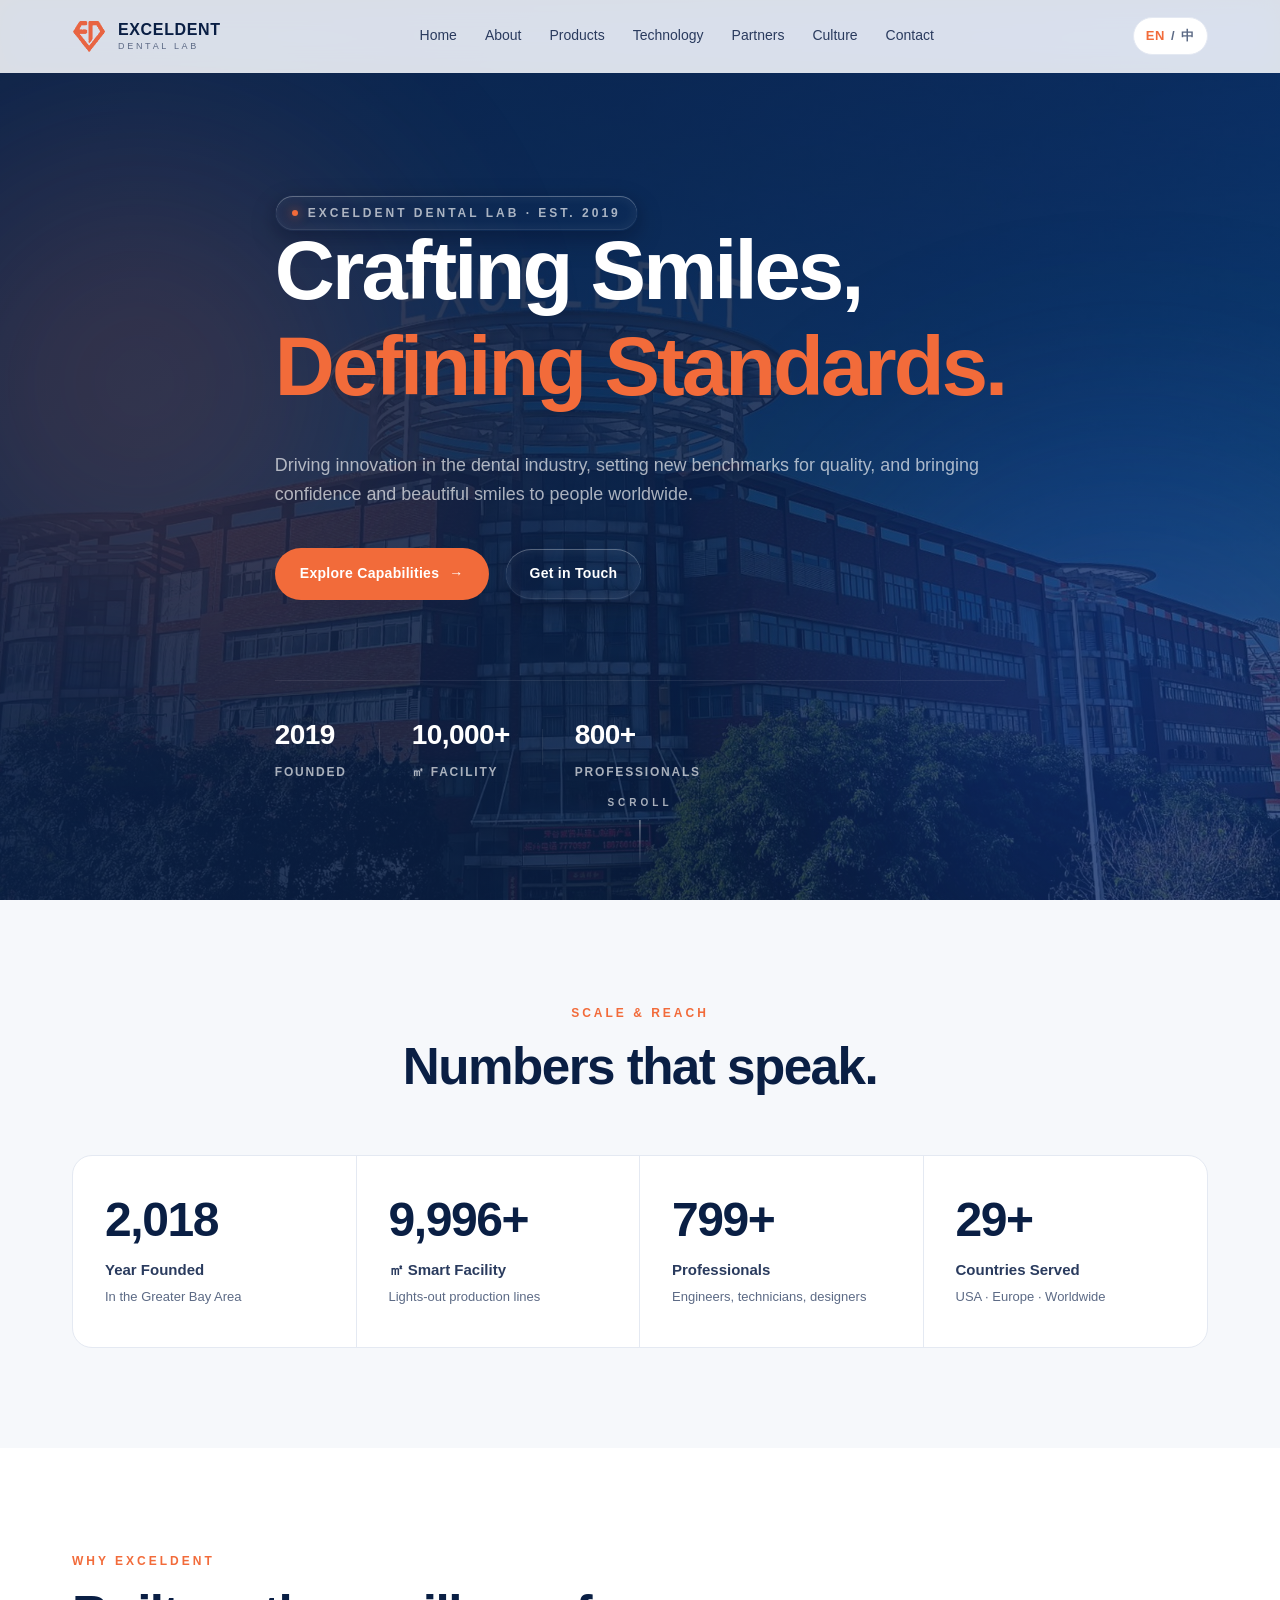
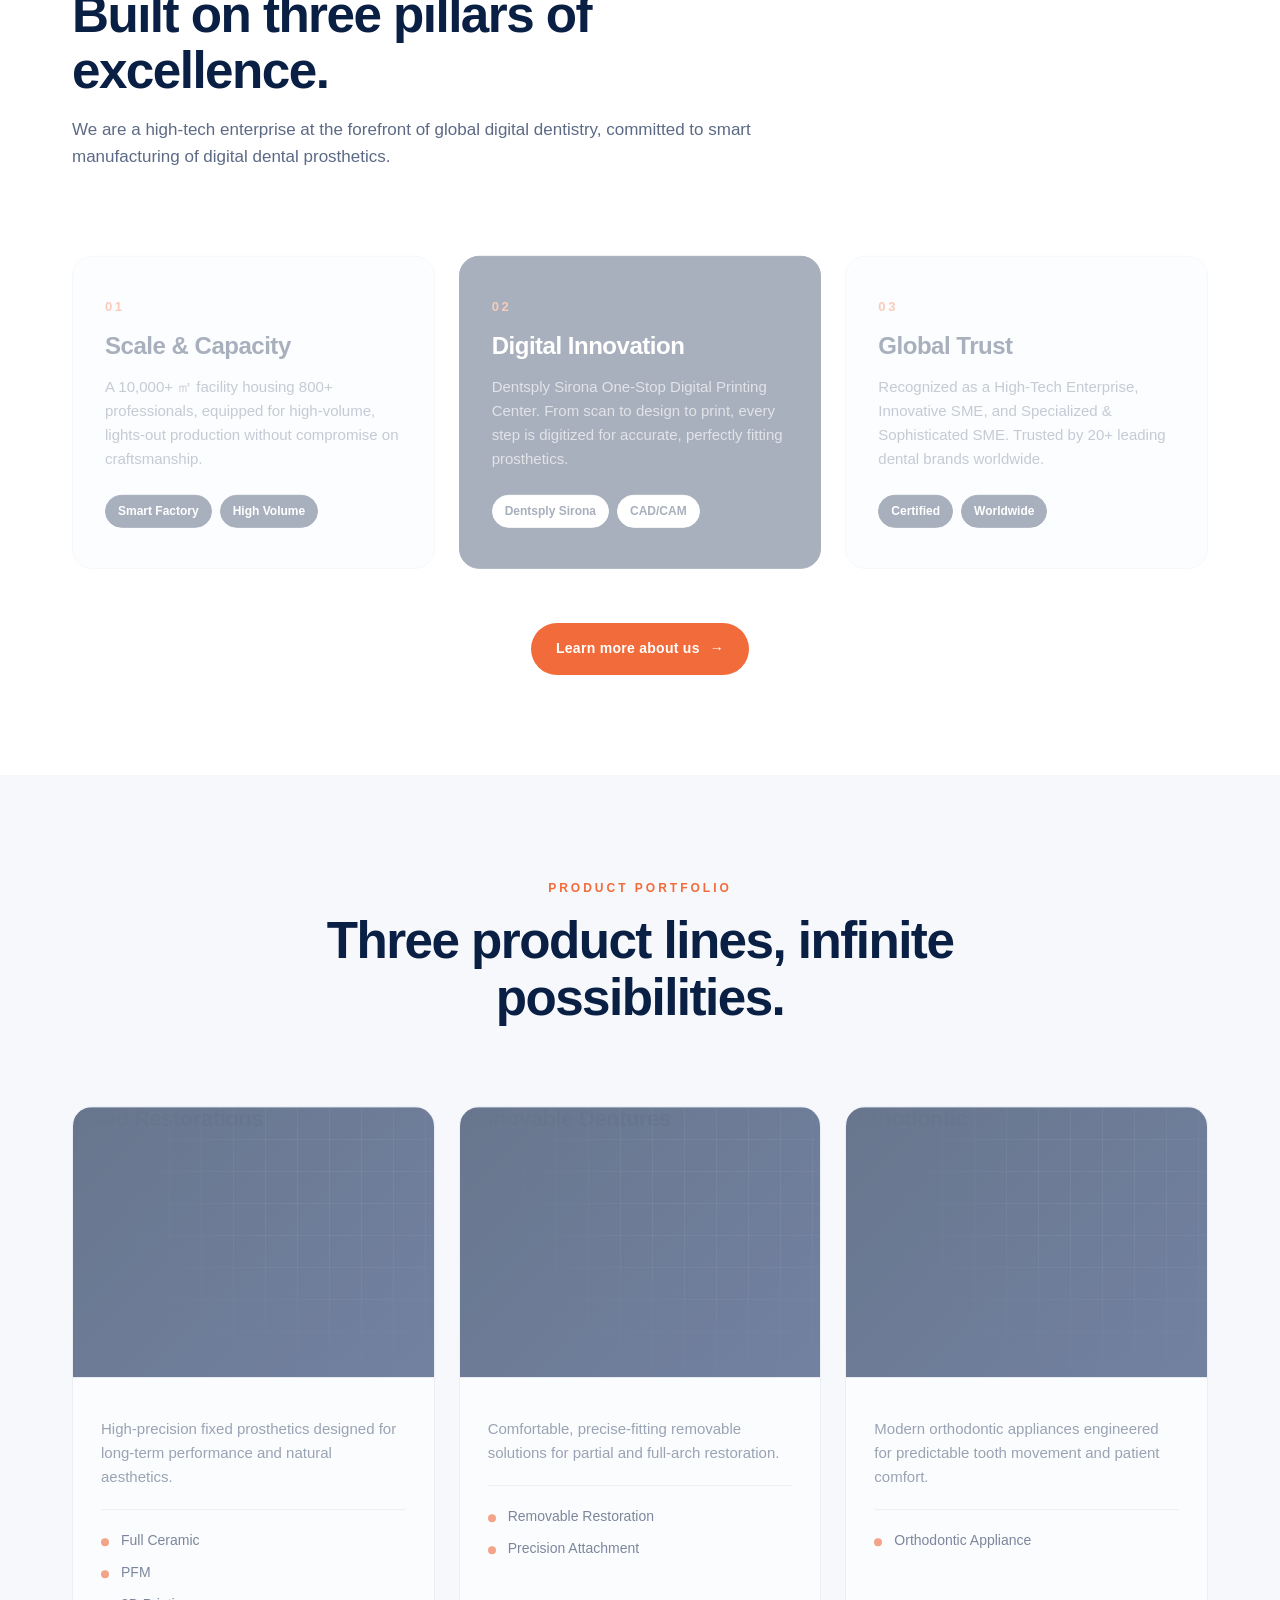
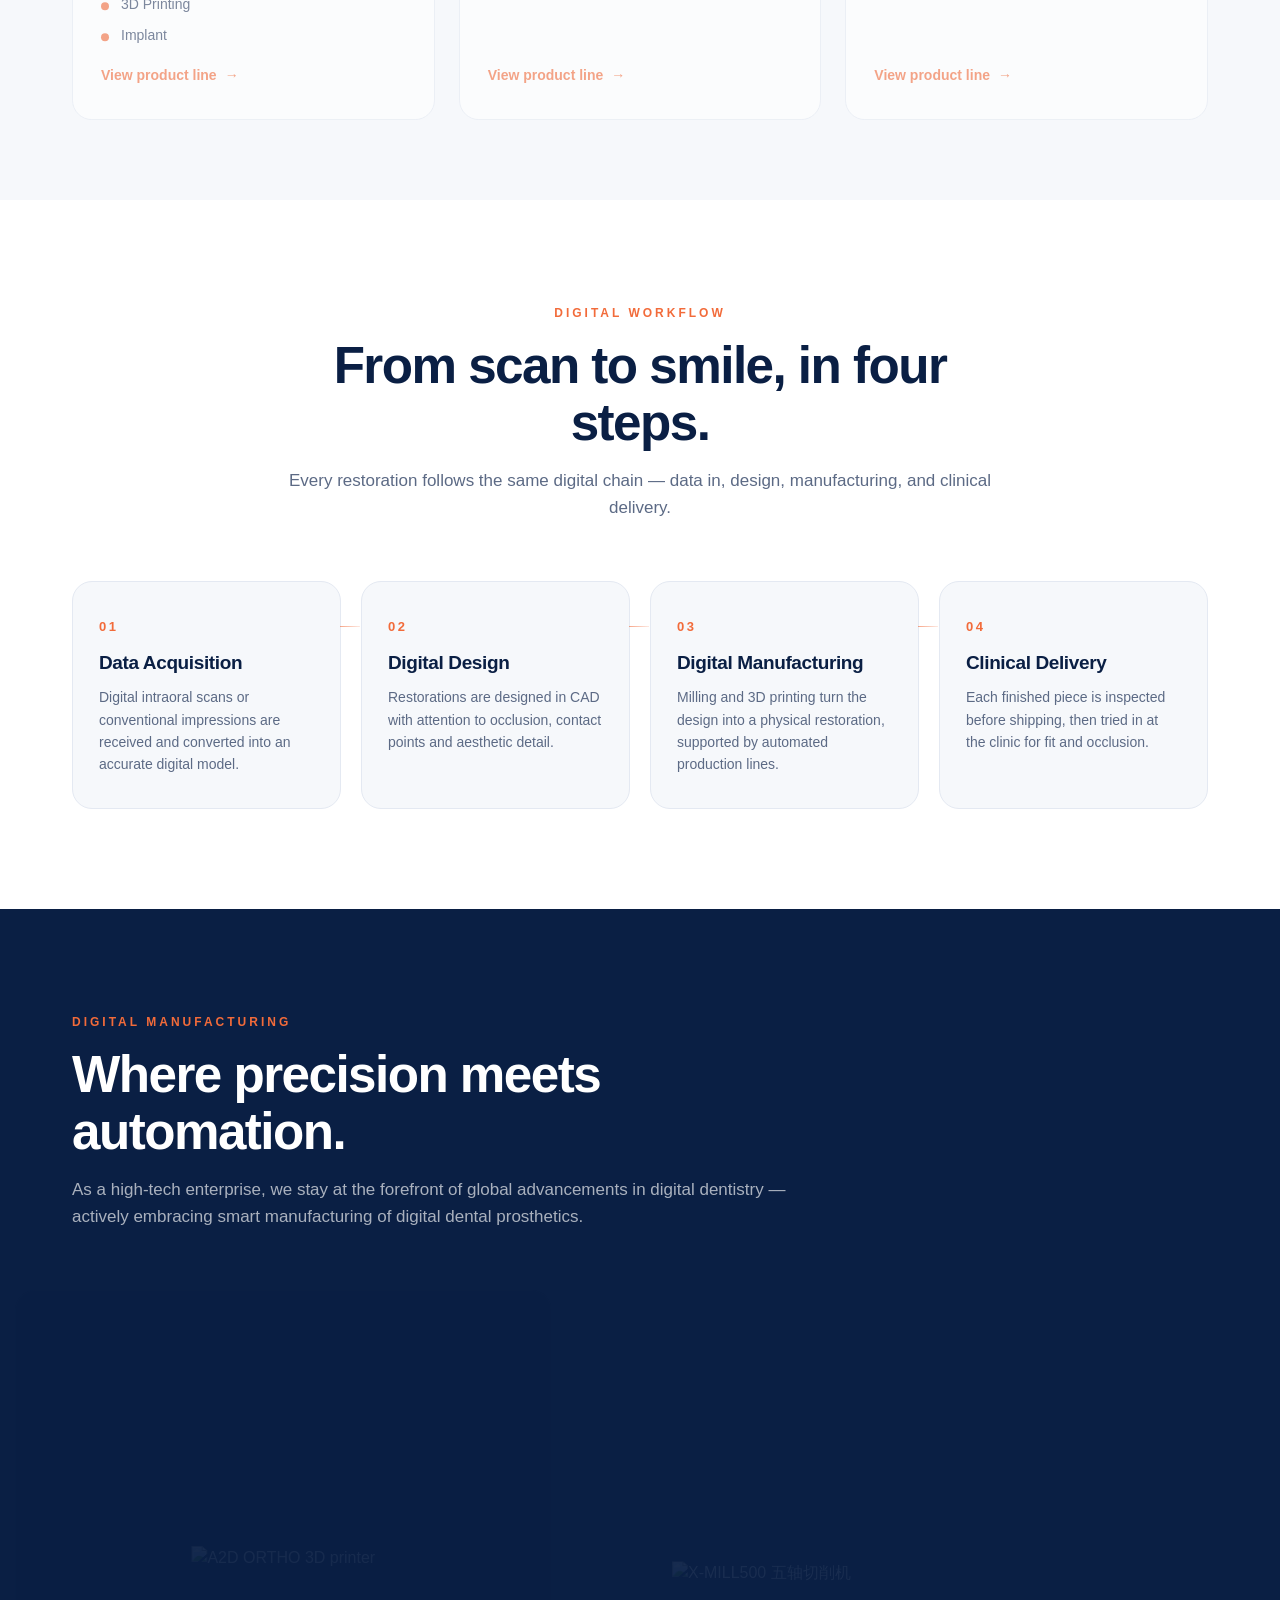
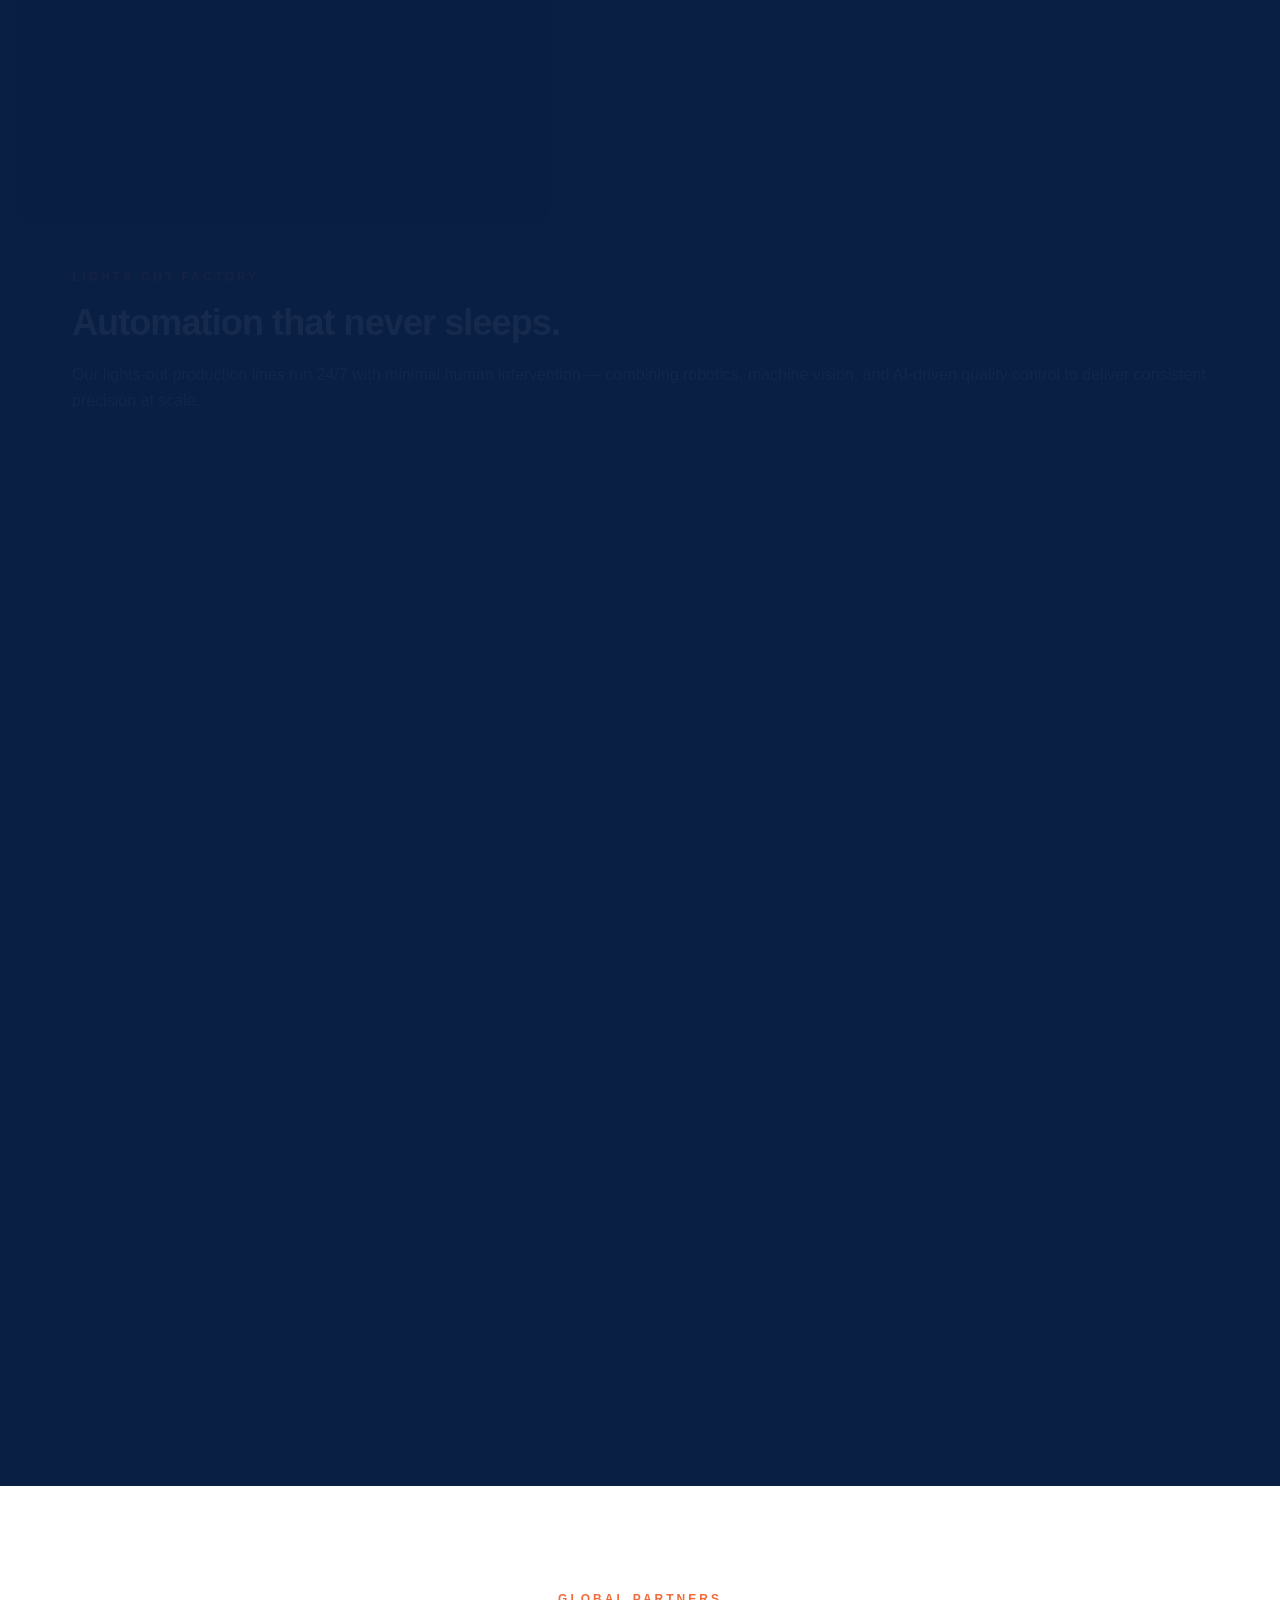
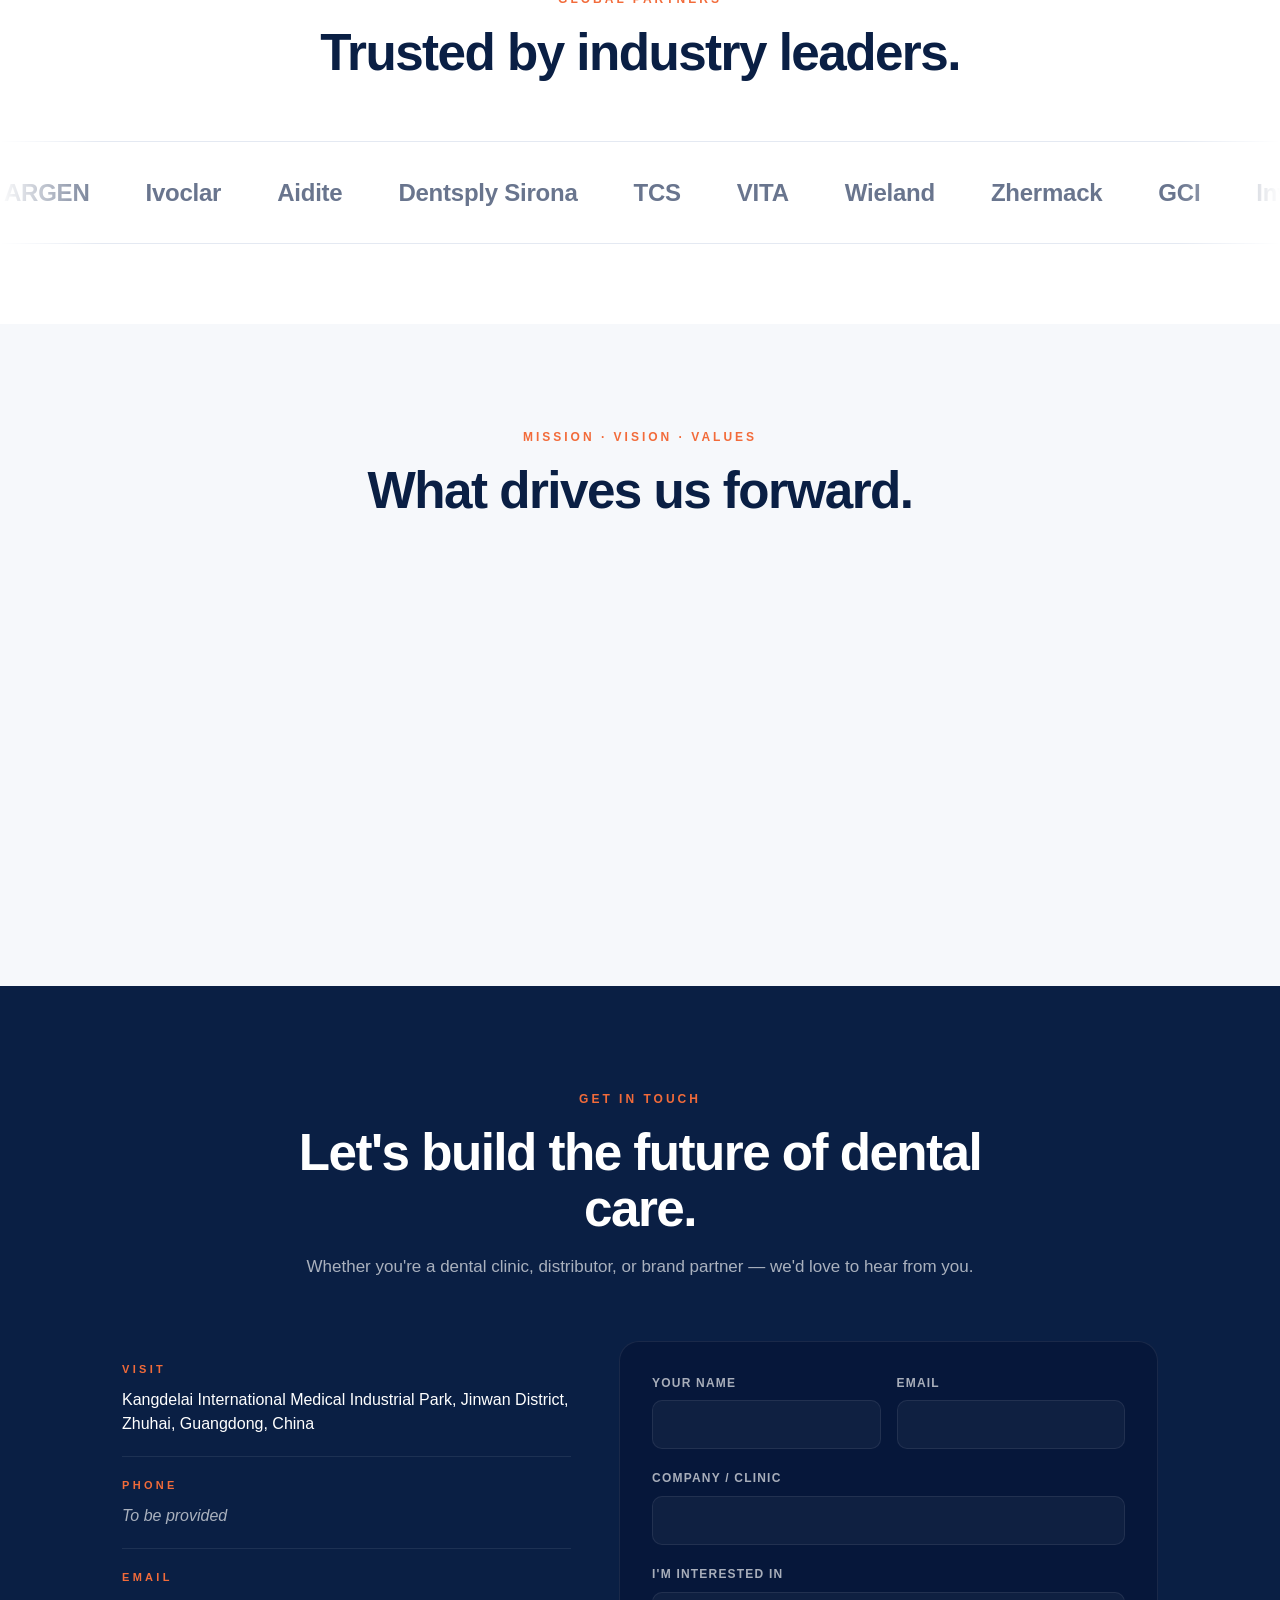
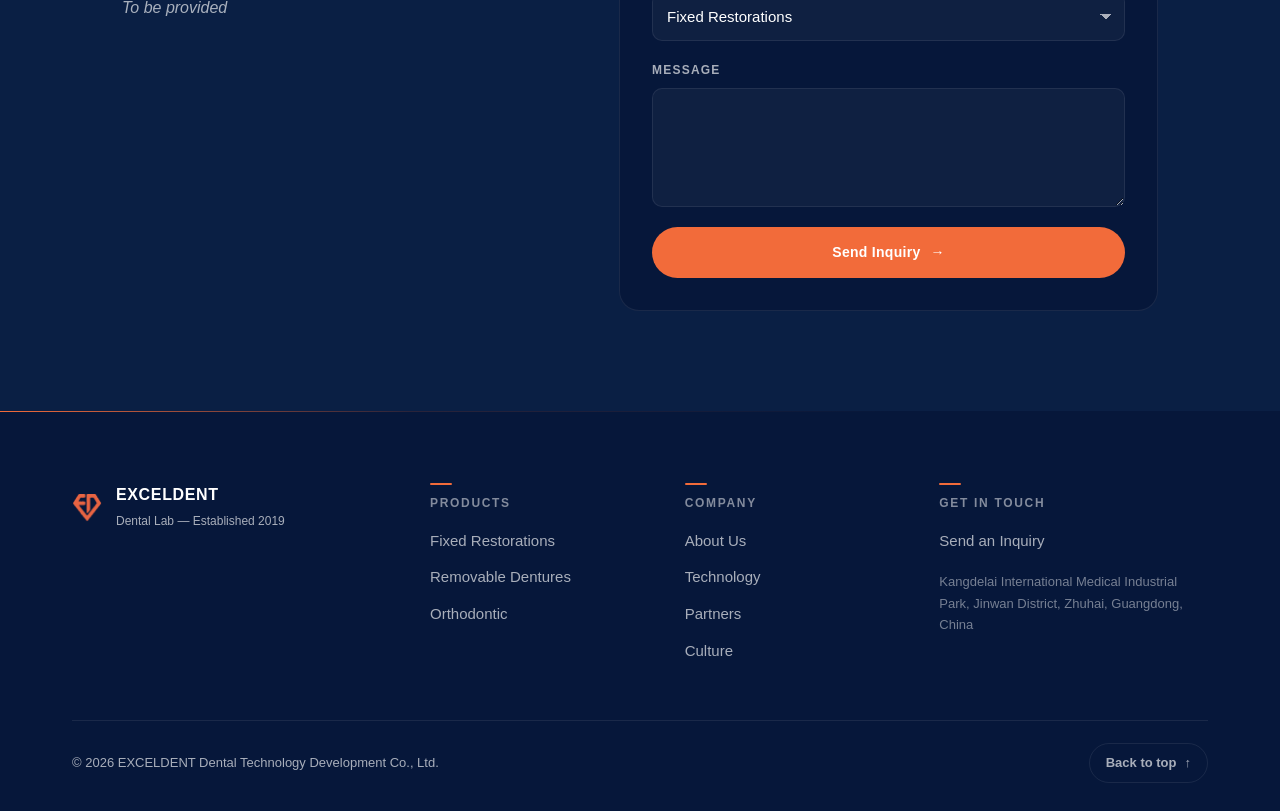
==== index.html @ d8f22cc7 "portfolio: 移除浏览器标签页品牌图标（favicon）" ====
<!DOCTYPE html>
<html lang="en" data-lang="en">
<head>
  <meta charset="UTF-8" />
  <meta name="viewport" content="width=device-width, initial-scale=1.0" />
  <!-- 语言偏好恢复：必须在样式与内容渲染前执行，否则会「先闪英文再变中文」 -->
  <script>
    (function () {
      var L = 'en';
      try {
        var v = localStorage.getItem('exceldent-lang');
        if (v === 'cn' || v === 'en') L = v;
      } catch (e) { /* file:// 或隐私模式下不可用，保持默认英文 */ }
      document.documentElement.setAttribute('data-lang', L);
      document.documentElement.setAttribute('lang', L === 'cn' ? 'zh-CN' : 'en');
    })();
  </script>
  <title>个人作品集 · 企业官网概念设计</title>
  <meta name="description" content="EXCELDENT Dental Technology Development Co., Ltd. — A high-tech enterprise specializing in high-end custom dental prosthetics for global markets, located in the Kangdelai International Medical Industrial Park, Zhuhai, China." />
  <!-- hero 底图预加载：259 KB，避免首屏背景延迟出现 -->
  <link rel="preload" as="image" href="assets/video/poster.jpg" />
  <link rel="stylesheet" href="styles.css" />

  <!-- 首屏骨架：内联样式，不依赖 styles.css，HTML 一解析即可显示 -->
  <style>
    #boot {
      position: fixed; inset: 0; z-index: 9999; background: #0A1F44;
      display: flex; flex-direction: column;
      opacity: 0; visibility: hidden;
      transition: opacity .3s ease, visibility 0s .3s;
    }
    #boot.is-on { opacity: 1; visibility: visible; transition: opacity .18s ease; }
    #boot.done { opacity: 0; visibility: hidden; pointer-events: none; transition: opacity .45s ease, visibility 0s .45s; }
    #boot-bar {
      position: absolute; top: 0; left: 0; height: 2px; width: 24%;
      background: #F26B3A; transition: width .7s cubic-bezier(.3, .6, .3, 1);
    }
    #boot-in { padding: 104px 24px 0; max-width: 1200px; margin: 0 auto; width: 100%; box-sizing: border-box; }
    .bk { background: #16325e; border-radius: 6px; position: relative; overflow: hidden; }
    .bk::after {
      content: ""; position: absolute; inset: 0;
      background: linear-gradient(90deg, transparent, rgba(255,255,255,.13), transparent);
      transform: translateX(-100%); animation: bsw 1.4s infinite;
    }
    @keyframes bsw { to { transform: translateX(100%); } }
    @media (max-width: 640px) { #boot-in { padding: 84px 18px 0; } }
  </style>
  <script>
    (function () {
      var d = document.documentElement;
      // 只有 JS 可用时才启用「隐藏后淡入」的入场动画；JS 挂了内容依旧可见
      d.classList.add('js-anim');
      window.__animReady = false;
      // 延迟门槛：秒开时骨架根本不出现，避免闪一下反而更糟
      setTimeout(function () {
        if (window.__animReady) return;
        var b = document.getElementById('boot');
        if (b) { b.classList.add('is-on'); }
      }, 300);
      // 兜底：GSAP / app.js 迟迟没跑完 → 强制显示内容，页面不再空白
      setTimeout(function () {
        if (window.__animReady) return;
        d.classList.remove('js-anim');
        var b = document.getElementById('boot');
        if (b) b.classList.add('done');
      }, 2500);
    })();
  </script>
</head>
<body>

  <!-- ========== 首屏加载骨架 ========== -->
  <div id="boot" aria-hidden="true">
    <div id="boot-bar"></div>
    <div id="boot-in">
      <div style="display:flex;gap:10px;align-items:center;margin-bottom:56px">
        <div class="bk" style="width:32px;height:32px;border-radius:8px"></div>
        <div class="bk" style="width:112px;height:12px"></div>
      </div>
      <div class="bk" style="width:min(560px,82%);height:46px;margin-bottom:14px"></div>
      <div class="bk" style="width:min(380px,58%);height:46px;margin-bottom:30px"></div>
      <div class="bk" style="width:min(640px,92%);height:12px;margin-bottom:11px"></div>
      <div class="bk" style="width:min(500px,70%);height:12px;margin-bottom:42px"></div>
      <div style="display:flex;gap:12px;flex-wrap:wrap">
        <div class="bk" style="width:156px;height:50px;border-radius:25px"></div>
        <div class="bk" style="width:132px;height:50px;border-radius:25px"></div>
      </div>
    </div>
  </div>

  <!-- ========== Header / Navigation ========== -->
  <header class="site-header" id="site-header">
    <div class="container nav">
      <a href="#home" class="logo" aria-label="EXCELDENT Dental Lab">
        <span class="logo-mark" aria-hidden="true">
          <img src="assets/brand/diamond-logo.png" alt="" width="34" height="33" />
        </span>
        <span class="logo-text">
          <span class="logo-name">EXCELDENT</span>
          <span class="logo-sub" data-en="DENTAL LAB" data-cn="口腔实验室">DENTAL LAB</span>
        </span>
      </a>

      <nav class="nav-links" aria-label="Primary">
        <a href="#home" data-en="Home" data-cn="首页">Home</a>
        <a href="#about" data-en="About" data-cn="关于">About</a>
        <a href="#products" data-en="Products" data-cn="产品">Products</a>
        <a href="#technology" data-en="Technology" data-cn="智造">Technology</a>
        <a href="#partners" data-en="Partners" data-cn="伙伴">Partners</a>
        <a href="#culture" data-en="Culture" data-cn="文化">Culture</a>
        <a href="#contact" data-en="Contact" data-cn="联系">Contact</a>
      </nav>

      <div class="nav-actions">
        <button class="lang-toggle" id="lang-toggle" type="button" aria-label="Switch language">
          <span class="lang-opt lang-active" data-lang-opt="en">EN</span>
          <span class="lang-divider">/</span>
          <span class="lang-opt" data-lang-opt="cn">中</span>
        </button>
        <button class="nav-burger" id="nav-burger" type="button" aria-label="Toggle menu">
          <span></span><span></span><span></span>
        </button>
      </div>
    </div>
  </header>

  <main>

    <!-- ========== 01 · Hero ========== -->
    <section class="hero" id="home">
      <div class="hero-bg" aria-hidden="true">
        <div class="hero-photo"></div>
        <div class="hero-veil"></div>
        <div class="hero-glow hero-glow--orange"></div>
        <div class="hero-glow hero-glow--blue"></div>
      </div>

      <div class="container hero-content">
        <div class="hero-eyebrow reveal" data-glass>
          <span class="hero-eyebrow-dot"></span>
          <span data-en="EXCELDENT DENTAL LAB · EST. 2019" data-cn="优里卡齿科 · 始于 2019">EXCELDENT DENTAL LAB · EST. 2019</span>
        </div>

        <h1 class="hero-title">
          <span class="reveal-line" data-en="Crafting Smiles," data-cn="匠心义齿，">Crafting Smiles,</span>
          <span class="reveal-line hero-title-accent" data-en="Defining Standards." data-cn="树立标杆。">Defining Standards.</span>
        </h1>

        <p class="hero-lede reveal" data-en="Driving innovation in the dental industry, setting new benchmarks for quality, and bringing confidence and beautiful smiles to people worldwide." data-cn="以创新推动口腔行业发展，以品质树立行业新标杆，为人类带来自信与美丽笑容。">Driving innovation in the dental industry, setting new benchmarks for quality, and bringing confidence and beautiful smiles to people worldwide.</p>

        <div class="hero-ctas reveal">
          <a href="#products" class="btn btn-primary">
            <span data-en="Explore Capabilities" data-cn="了解能力">Explore Capabilities</span>
            <span class="btn-arrow" aria-hidden="true">→</span>
          </a>
          <a href="#contact" class="btn btn-ghost" data-glass data-en="Get in Touch" data-cn="联系我们">Get in Touch</a>
        </div>

        <div class="hero-meta reveal">
          <div class="hero-meta-item">
            <span class="hero-meta-num">2019</span>
            <span class="hero-meta-label" data-en="Founded" data-cn="成立">Founded</span>
          </div>
          <span class="hero-meta-divider" aria-hidden="true"></span>
          <div class="hero-meta-item">
            <span class="hero-meta-num">10,000+</span>
            <span class="hero-meta-label" data-en="㎡ Facility" data-cn="平方米厂房">㎡ Facility</span>
          </div>
          <span class="hero-meta-divider" aria-hidden="true"></span>
          <div class="hero-meta-item">
            <span class="hero-meta-num">800+</span>
            <span class="hero-meta-label" data-en="Professionals" data-cn="专业人才">Professionals</span>
          </div>
        </div>
      </div>

      <a href="#stats" class="scroll-cue" aria-label="Scroll to next section">
        <span data-en="SCROLL" data-cn="向下">SCROLL</span>
        <span class="scroll-cue-line"></span>
      </a>
    </section>

    <!-- ========== 02 · Stats / Numbers ========== -->
    <section class="stats" id="stats">
      <div class="container">
        <div class="section-head">
          <span class="section-eyebrow" data-en="SCALE & REACH" data-cn="规模与触达">SCALE & REACH</span>
          <h2 class="section-title" data-en="Numbers that speak." data-cn="数字说明一切。">Numbers that speak.</h2>
        </div>

        <div class="stats-grid">
          <div class="stat-card">
            <div class="stat-num"><span class="counter" data-target="2019">0</span></div>
            <div class="stat-label" data-en="Year Founded" data-cn="成立年份">Year Founded</div>
            <div class="stat-sub" data-en="In the Greater Bay Area" data-cn="扎根粤港澳大湾区">In the Greater Bay Area</div>
          </div>
          <div class="stat-card">
            <div class="stat-num"><span class="counter" data-target="10000" data-suffix="+">0</span></div>
            <div class="stat-label" data-en="㎡ Smart Facility" data-cn="平方米智能厂房">㎡ Smart Facility</div>
            <div class="stat-sub" data-en="Lights-out production lines" data-cn="黑灯工厂生产线">Lights-out production lines</div>
          </div>
          <div class="stat-card">
            <div class="stat-num"><span class="counter" data-target="800" data-suffix="+">0</span></div>
            <div class="stat-label" data-en="Professionals" data-cn="专业人才">Professionals</div>
            <div class="stat-sub" data-en="Engineers, technicians, designers" data-cn="工程师、技术员、设计师">Engineers, technicians, designers</div>
          </div>
          <div class="stat-card">
            <div class="stat-num"><span class="counter" data-target="30" data-suffix="+">0</span></div>
            <div class="stat-label" data-en="Countries Served" data-cn="服务国家">Countries Served</div>
            <div class="stat-sub" data-en="USA · Europe · Worldwide" data-cn="美国、欧洲及全球">USA · Europe · Worldwide</div>
          </div>
        </div>
      </div>
    </section>

    <!-- ========== 03 · About / Three Pillars ========== -->
    <section class="about" id="about">
      <div class="container">
        <div class="section-head section-head--left">
          <span class="section-eyebrow" data-en="WHY EXCELDENT" data-cn="为什么选择优里卡">WHY EXCELDENT</span>
          <h2 class="section-title" data-en="Built on three pillars of excellence." data-cn="三大支柱，铸就卓越。">Built on three pillars of excellence.</h2>
          <p class="section-lede" data-en="We are a high-tech enterprise at the forefront of global digital dentistry, committed to smart manufacturing of digital dental prosthetics." data-cn="作为一家高新技术企业，我们紧跟全球口腔数字化发展步伐，专注于数字化义齿智能制造方向。">We are a high-tech enterprise at the forefront of global digital dentistry, committed to smart manufacturing of digital dental prosthetics.</p>
        </div>

        <div class="pillars">
          <article class="pillar">
            <div class="pillar-num">01</div>
            <h3 class="pillar-title" data-en="Scale & Capacity" data-cn="规模与产能">Scale & Capacity</h3>
            <p class="pillar-text" data-en="A 10,000+ ㎡ facility housing 800+ professionals, equipped for high-volume, lights-out production without compromise on craftsmanship." data-cn="10,000+ 平方米的智能厂房，800+ 专业人才团队，配备黑灯自动化生产线，规模化交付的同时不牺牲工艺精度。">A 10,000+ ㎡ facility housing 800+ professionals, equipped for high-volume, lights-out production without compromise on craftsmanship.</p>
            <ul class="pillar-tags">
              <li data-en="Smart Factory" data-cn="智能工厂">Smart Factory</li>
              <li data-en="High Volume" data-cn="高产能">High Volume</li>
            </ul>
          </article>

          <article class="pillar pillar--accent">
            <div class="pillar-num">02</div>
            <h3 class="pillar-title" data-en="Digital Innovation" data-cn="数字化创新">Digital Innovation</h3>
            <p class="pillar-text" data-en="Dentsply Sirona One-Stop Digital Printing Center. From scan to design to print, every step is digitized for accurate, perfectly fitting prosthetics." data-cn="登士柏西诺德一站式数字化打印中心。从扫描、设计到打印，每一步都数字化，确保精准贴合的修复体。">Dentsply Sirona One-Stop Digital Printing Center. From scan to design to print, every step is digitized for accurate, perfectly fitting prosthetics.</p>
            <ul class="pillar-tags">
              <li data-en="Dentsply Sirona" data-cn="登士柏西诺德">Dentsply Sirona</li>
              <li data-en="CAD/CAM" data-cn="CAD/CAM">CAD/CAM</li>
            </ul>
          </article>

          <article class="pillar">
            <div class="pillar-num">03</div>
            <h3 class="pillar-title" data-en="Global Trust" data-cn="全球信任">Global Trust</h3>
            <p class="pillar-text" data-en="Recognized as a High-Tech Enterprise, Innovative SME, and Specialized & Sophisticated SME. Trusted by 20+ leading dental brands worldwide." data-cn="国家高新技术企业、专精特新中小企业、创新型中小企业。与全球 20+ 顶级口腔品牌建立深度合作。">Recognized as a High-Tech Enterprise, Innovative SME, and Specialized & Sophisticated SME. Trusted by 20+ leading dental brands worldwide.</p>
            <ul class="pillar-tags">
              <li data-en="Certified" data-cn="官方认证">Certified</li>
              <li data-en="Worldwide" data-cn="全球服务">Worldwide</li>
            </ul>
          </article>
        </div>

        <div class="about-more">
          <a class="btn btn-primary" href="about.html">
            <span data-en="Learn more about us" data-cn="了解企业简介">Learn more about us</span>
            <span class="btn-arrow" aria-hidden="true">→</span>
          </a>
        </div>
      </div>
    </section>

    <!-- ========== 04 · Products & Capabilities ========== -->
    <section class="products" id="products">
      <div class="container">
        <div class="section-head">
          <span class="section-eyebrow" data-en="PRODUCT PORTFOLIO" data-cn="产品矩阵">PRODUCT PORTFOLIO</span>
          <h2 class="section-title" data-en="Three product lines, infinite possibilities." data-cn="三大产品线，无限可能。">Three product lines, infinite possibilities.</h2>
        </div>

        <div class="product-grid">

          <a class="product-card" id="p-fixed" href="product.html?line=fixed">
            <div class="product-visual">
              <h3 class="product-title" data-en="Fixed Restorations" data-cn="固定修复体">Fixed Restorations</h3>
            </div>
            <div class="product-meta">
              <p class="product-text" data-en="High-precision fixed prosthetics designed for long-term performance and natural aesthetics." data-cn="高精度固定修复体，长久耐用，自然美观。">High-precision fixed prosthetics designed for long-term performance and natural aesthetics.</p>
              <ul class="product-list">
                <li data-en="Full Ceramic" data-cn="全瓷系列">Full Ceramic</li>
                <li data-en="PFM" data-cn="烤瓷系列">PFM</li>
                <li data-en="3D Printing" data-cn="3D 打印">3D Printing</li>
                <li data-en="Implant" data-cn="种植修复">Implant</li>
              </ul>
              <span class="product-more"><span data-en="View product line" data-cn="查看产品线">View product line</span><span class="product-more-arrow" aria-hidden="true">→</span></span>
            </div>
          </a>

          <a class="product-card" id="p-removable" href="product.html?line=removable">
            <div class="product-visual">
              <h3 class="product-title" data-en="Removable Dentures" data-cn="活动可摘义齿">Removable Dentures</h3>
            </div>
            <div class="product-meta">
              <p class="product-text" data-en="Comfortable, precise-fitting removable solutions for partial and full-arch restoration." data-cn="舒适、精准贴合的可摘义齿方案，覆盖局部与全口修复。">Comfortable, precise-fitting removable solutions for partial and full-arch restoration.</p>
              <ul class="product-list">
                <li data-en="Removable Restoration" data-cn="活动修复">Removable Restoration</li>
                <li data-en="Precision Attachment" data-cn="精密附件">Precision Attachment</li>
              </ul>
              <span class="product-more"><span data-en="View product line" data-cn="查看产品线">View product line</span><span class="product-more-arrow" aria-hidden="true">→</span></span>
            </div>
          </a>

          <a class="product-card" id="p-ortho" href="product.html?line=ortho">
            <div class="product-visual">
              <h3 class="product-title" data-en="Orthodontic" data-cn="正畸产品线">Orthodontic</h3>
            </div>
            <div class="product-meta">
              <p class="product-text" data-en="Modern orthodontic appliances engineered for predictable tooth movement and patient comfort." data-cn="现代正畸产品，可预测的牙齿移动与舒适的佩戴体验。">Modern orthodontic appliances engineered for predictable tooth movement and patient comfort.</p>
              <ul class="product-list">
                <li data-en="Orthodontic Appliance" data-cn="矫正装置">Orthodontic Appliance</li>
              </ul>
              <span class="product-more"><span data-en="View product line" data-cn="查看产品线">View product line</span><span class="product-more-arrow" aria-hidden="true">→</span></span>
            </div>
          </a>

        </div>
      </div>
    </section>

    <!-- ========== 04.5 · Digital Workflow / 工艺流程 ========== -->
    <section class="process" id="process">
      <div class="container">
        <div class="section-head">
          <span class="section-eyebrow" data-en="DIGITAL WORKFLOW" data-cn="数字化工艺流程">DIGITAL WORKFLOW</span>
          <h2 class="section-title" data-en="From scan to smile, in four steps." data-cn="从扫描到笑容，只需四步。">From scan to smile, in four steps.</h2>
          <p class="section-lede" data-en="Every restoration follows the same digital chain — data in, design, manufacturing, and clinical delivery." data-cn="每一件修复体都走同一条数字化链路——数据采集、设计、加工，直至临床应用。">Every restoration follows the same digital chain — data in, design, manufacturing, and clinical delivery.</p>
        </div>

        <ol class="process-steps">
          <li class="process-step">
            <span class="process-num">01</span>
            <h3 class="process-title" data-en="Data Acquisition" data-cn="数据采集">Data Acquisition</h3>
            <p class="process-text" data-en="Digital intraoral scans or conventional impressions are received and converted into an accurate digital model." data-cn="接收口内扫描数据或传统印模，转化为精准的数字化模型。">Digital intraoral scans or conventional impressions are received and converted into an accurate digital model.</p>
          </li>
          <li class="process-step">
            <span class="process-num">02</span>
            <h3 class="process-title" data-en="Digital Design" data-cn="数字设计">Digital Design</h3>
            <p class="process-text" data-en="Restorations are designed in CAD with attention to occlusion, contact points and aesthetic detail." data-cn="在 CAD 环境中完成修复体设计，兼顾咬合、邻接与美学细节。">Restorations are designed in CAD with attention to occlusion, contact points and aesthetic detail.</p>
          </li>
          <li class="process-step">
            <span class="process-num">03</span>
            <h3 class="process-title" data-en="Digital Manufacturing" data-cn="数字加工">Digital Manufacturing</h3>
            <p class="process-text" data-en="Milling and 3D printing turn the design into a physical restoration, supported by automated production lines." data-cn="通过切削与 3D 打印将设计转化为实体修复体，并由自动化产线承接。">Milling and 3D printing turn the design into a physical restoration, supported by automated production lines.</p>
          </li>
          <li class="process-step">
            <span class="process-num">04</span>
            <h3 class="process-title" data-en="Clinical Delivery" data-cn="临床应用">Clinical Delivery</h3>
            <p class="process-text" data-en="Each finished piece is inspected before shipping, then tried in at the clinic for fit and occlusion." data-cn="成品检验后出库，在临床端完成试戴与咬合确认。">Each finished piece is inspected before shipping, then tried in at the clinic for fit and occlusion.</p>
          </li>
        </ol>

      </div>
    </section>

    <!-- ========== 05 · Technology / Manufacturing ========== -->
    <section class="technology" id="technology">
      <div class="container">
        <div class="section-head section-head--left">
          <span class="section-eyebrow" data-en="DIGITAL MANUFACTURING" data-cn="数字化智造">DIGITAL MANUFACTURING</span>
          <h2 class="section-title" data-en="Where precision meets automation." data-cn="精密智造，自动化未来。">Where precision meets automation.</h2>
          <p class="section-lede" data-en="As a high-tech enterprise, we stay at the forefront of global advancements in digital dentistry — actively embracing smart manufacturing of digital dental prosthetics." data-cn="作为一家高新技术企业，我们紧跟全球口腔数字化发展步伐，专注于数字化义齿智能制造方向。">As a high-tech enterprise, we stay at the forefront of global advancements in digital dentistry — actively embracing smart manufacturing of digital dental prosthetics.</p>
        </div>

        <div class="tech-feature">
          <div class="tech-feature-media">
            <img class="tech-feature-img" src="assets/tech/a2d-ortho.jpg" alt="A2D ORTHO 3D printer" loading="lazy">
          </div>
          <div class="tech-media-pair">
            <div class="tech-media-tile">
              <img class="tech-feature-img" src="assets/tech/mill500.jpg" alt="X-MILL500 五轴切削机" loading="lazy">
            </div>
            <div class="tech-media-tile">
              <img class="tech-feature-img" src="assets/tech/3shape-e3.jpg" alt="3SHAPE E3 扫描仪" loading="lazy">
            </div>
          </div>
        </div>
        <div class="tech-feature-caption">
          <span class="tech-feature-tag" data-en="LIGHTS-OUT FACTORY" data-cn="黑灯工厂">LIGHTS-OUT FACTORY</span>
          <h3 class="tech-feature-title" data-en="Automation that never sleeps." data-cn="自动化，永不停歇。">Automation that never sleeps.</h3>
          <p class="tech-feature-text" data-en="Our lights-out production lines run 24/7 with minimal human intervention — combining robotics, machine vision, and AI-driven quality control to deliver consistent precision at scale." data-cn="黑灯生产线 24 小时不间断运行，最小化人工干预——结合机器人、机器视觉和 AI 质量控制，在规模化生产中保持始终如一的精度。">Our lights-out production lines run 24/7 with minimal human intervention — combining robotics, machine vision, and AI-driven quality control to deliver consistent precision at scale.</p>
        </div>

        <div class="tech-secondary">
          <div class="tech-card">
            <div class="tech-card-icon" aria-hidden="true">▣</div>
            <h4 data-en="Dentsply Sirona Digital Printing Center" data-cn="登士柏西诺德数字化打印中心">Dentsply Sirona Digital Printing Center</h4>
            <p data-en="Recognized as a One-Stop Digital Printing Center by Dentsply Sirona — a global leader in dental products and technologies." data-cn="被登士柏西诺德认定为"一站式数字化打印中心"——全球口腔产品与技术领导者。">Recognized as a One-Stop Digital Printing Center by Dentsply Sirona — a global leader in dental products and technologies.</p>
          </div>
          <div class="tech-card">
            <div class="tech-card-icon" aria-hidden="true">◈</div>
            <h4 data-en="Digital Aesthetics Center" data-cn="数字美学共享中心">Digital Aesthetics Center</h4>
            <p data-en="Strategic partnership for digital aesthetic design — combining artistry and engineering for natural-looking restorations." data-cn="数字美学战略合作——将艺术美感与工程精度结合，打造自然逼真的修复体。">Strategic partnership for digital aesthetic design — combining artistry and engineering for natural-looking restorations.</p>
          </div>
        </div>

        <!-- Video Feature -->
        <div class="tech-video reveal">
          <div class="tech-video-head">
            <h3 class="tech-video-title" data-en="Every piece, under control." data-cn="每一件，皆在掌控。">Every piece, under control.</h3>
          </div>

          <div class="video-frame" id="video-frame">
            <video
              class="video-el"
              id="quality-video"
              poster="assets/video/poster.jpg"
              preload="none"
              playsinline
            >
              <source src="assets/video/exceldent-quality-1080p.mp4" type="video/mp4" />
            </video>

            <button class="video-cover" id="video-cover" type="button" aria-label="Play video">
              <span class="video-cover-glow" aria-hidden="true"></span>
              <span class="video-play" aria-hidden="true">
                <svg viewBox="0 0 24 24" width="26" height="26" fill="currentColor">
                  <path d="M8 5v14l11-7z" />
                </svg>
              </span>
              <span class="video-cover-text">
                <span class="video-cover-eyebrow" data-en="EXCELDENT · QUALITY" data-cn="EXCELDENT · 品质篇">EXCELDENT · QUALITY</span>
                <span class="video-cover-title" data-en="Inside Our Craft" data-cn="走进我们的工艺">Inside Our Craft</span>
                <span class="video-cover-meta" data-en="Click to play" data-cn="点击播放">Click to play</span>
              </span>
            </button>

            <div class="video-loading" id="video-loading" aria-hidden="true">
              <span class="video-spinner"></span>
              <span class="video-loading-text" data-en="Loading video…" data-cn="视频加载中…">Loading video…</span>
            </div>
          </div>
        </div>
      </div>
    </section>

    <!-- ========== 06 · Partners ========== -->
    <section class="partners" id="partners">
      <div class="container">
        <div class="section-head">
          <span class="section-eyebrow" data-en="GLOBAL PARTNERS" data-cn="全球伙伴">GLOBAL PARTNERS</span>
          <h2 class="section-title" data-en="Trusted by industry leaders." data-cn="全球行业领袖的选择。">Trusted by industry leaders.</h2>
        </div>
      </div>

      <!-- Marquee -->
      <div class="marquee" aria-hidden="true">
        <div class="marquee-track">
          <span class="marquee-item">ARGEN</span>
          <span class="marquee-item">Ivoclar</span>
          <span class="marquee-item">Aidite</span>
          <span class="marquee-item">Dentsply Sirona</span>
          <span class="marquee-item">TCS</span>
          <span class="marquee-item">VITA</span>
          <span class="marquee-item">Wieland</span>
          <span class="marquee-item">Zhermack</span>
          <span class="marquee-item">GCI</span>
          <span class="marquee-item">Inveron</span>
          <span class="marquee-item">Dreve</span>
          <span class="marquee-item">YAMAHACHI</span>
          <span class="marquee-item">BEGO</span>
          <span class="marquee-item">CHAMULON</span>
          <span class="marquee-item">中航翔通</span>
          <span class="marquee-item">CEKA PRECI-LINE</span>
          <span class="marquee-item">Renfert</span>
          <span class="marquee-item">Valplast</span>
          <span class="marquee-item">Lava™</span>
          <span class="marquee-item">DENTALIUM</span>
          <span class="marquee-item">椅邦</span>
          <!-- duplicate for seamless loop -->
          <span class="marquee-item">ARGEN</span>
          <span class="marquee-item">Ivoclar</span>
          <span class="marquee-item">Aidite</span>
          <span class="marquee-item">Dentsply Sirona</span>
          <span class="marquee-item">TCS</span>
          <span class="marquee-item">VITA</span>
          <span class="marquee-item">Wieland</span>
          <span class="marquee-item">Zhermack</span>
          <span class="marquee-item">GCI</span>
          <span class="marquee-item">Inveron</span>
          <span class="marquee-item">Dreve</span>
          <span class="marquee-item">YAMAHACHI</span>
          <span class="marquee-item">BEGO</span>
          <span class="marquee-item">CHAMULON</span>
          <span class="marquee-item">中航翔通</span>
          <span class="marquee-item">CEKA PRECI-LINE</span>
          <span class="marquee-item">Renfert</span>
          <span class="marquee-item">Valplast</span>
          <span class="marquee-item">Lava™</span>
          <span class="marquee-item">DENTALIUM</span>
          <span class="marquee-item">椅邦</span>
        </div>
      </div>
    </section>

    <!-- ========== 07 · Culture ========== -->
    <section class="culture" id="culture">
      <div class="container">
        <div class="section-head">
          <span class="section-eyebrow" data-en="MISSION · VISION · VALUES" data-cn="使命 · 愿景 · 价值观">MISSION · VISION · VALUES</span>
          <h2 class="section-title" data-en="What drives us forward." data-cn="驱动我们前行的力量。">What drives us forward.</h2>
        </div>

        <div class="culture-grid">
          <article class="culture-card culture-card--mission">
            <span class="culture-label" data-en="MISSION" data-cn="企业使命">MISSION</span>
            <h3 class="culture-title" data-en="Customer-Oriented and Quality-Focused" data-cn="以客户为导向，以质量为核心">Customer-Oriented and Quality-Focused</h3>
            <p class="culture-text" data-en="We focus on solving dentists' challenges by providing accurate, perfectly fitting prosthetics that ensure easy try-ins, minimize chair time, and reduce adjustments." data-cn="我们致力于解决牙医的痛点，通过提供精准、美契合的修复体，确保试戴顺利、减少椅旁时间、减少调整。">We focus on solving dentists' challenges by providing accurate, perfectly fitting prosthetics that ensure easy try-ins, minimize chair time, and reduce adjustments.</p>
          </article>

          <article class="culture-card culture-card--vision">
            <span class="culture-label" data-en="VISION" data-cn="企业愿景">VISION</span>
            <h3 class="culture-title" data-en="Driving innovation, setting standards." data-cn="以创新推动行业，以品质树立标杆。">Driving innovation, setting standards.</h3>
            <p class="culture-text" data-en="Driving innovation in the dental industry, setting new benchmarks for quality, and bringing confidence and beautiful smiles to people worldwide." data-cn="以创新推动口腔行业发展，以品质树立行业新标杆，为人类带来自信与美丽笑容。">Driving innovation in the dental industry, setting new benchmarks for quality, and bringing confidence and beautiful smiles to people worldwide.</p>
          </article>

          <article class="culture-card culture-card--values">
            <span class="culture-label" data-en="VALUES" data-cn="企业价值观">VALUES</span>
            <h3 class="culture-title" data-en="Dedication · Perseverance · Synergy · Innovation" data-cn="敬业 · 奋进 · 和谐 · 创新">Dedication · Perseverance · Synergy · Innovation</h3>
            <p class="culture-text" data-en="Committed to innovation and quality. With this focus on practical solutions and unmatched customer satisfaction, we continue to lead the delivery of advanced dental solutions worldwide." data-cn="致力于创新与质量。聚焦实际解决方案与客户满意度，持续引领全球先进牙科解决方案的交付。">Committed to innovation and quality. With this focus on practical solutions and unmatched customer satisfaction, we continue to lead the delivery of advanced dental solutions worldwide.</p>
          </article>
        </div>
      </div>
    </section>

    <!-- ========== 08 · Contact ========== -->
    <section class="contact" id="contact">
      <div class="container contact-inner">
        <div class="contact-head">
          <span class="section-eyebrow" data-en="GET IN TOUCH" data-cn="联系我们">GET IN TOUCH</span>
          <h2 class="section-title" data-en="Let's build the future of dental care." data-cn="携手共创口腔未来。">Let's build the future of dental care.</h2>
          <p class="section-lede" data-en="Whether you're a dental clinic, distributor, or brand partner — we'd love to hear from you." data-cn="无论您是牙科诊所、经销商还是品牌合作方，我们都期待与您联系。">Whether you're a dental clinic, distributor, or brand partner — we'd love to hear from you.</p>
        </div>

        <div class="contact-grid">
          <div class="contact-info">
            <div class="info-block">
              <div class="info-label" data-en="VISIT" data-cn="到访">VISIT</div>
              <div class="info-value" data-en="Kangdelai International Medical Industrial Park, Jinwan District, Zhuhai, Guangdong, China" data-cn="广东省珠海市金湾区康德莱国际医疗产业园">Kangdelai International Medical Industrial Park, Jinwan District, Zhuhai, Guangdong, China</div>
            </div>
            <div class="info-block">
              <div class="info-label" data-en="PHONE" data-cn="电话">PHONE</div>
              <div class="info-value info-value--placeholder" data-en="To be provided" data-cn="待补充">To be provided</div>
            </div>
            <div class="info-block">
              <div class="info-label" data-en="EMAIL" data-cn="邮箱">EMAIL</div>
              <div class="info-value info-value--placeholder" data-en="To be provided" data-cn="待补充">To be provided</div>
            </div>
          </div>

          <form class="contact-form" id="contact-form" novalidate>
            <div class="form-row">
              <div class="form-field">
                <label for="cf-name" data-en="Your Name" data-cn="您的姓名">Your Name</label>
                <input type="text" id="cf-name" name="name" autocomplete="name" required />
              </div>
              <div class="form-field">
                <label for="cf-email" data-en="Email" data-cn="邮箱">Email</label>
                <input type="email" id="cf-email" name="email" autocomplete="email" required />
              </div>
            </div>
            <div class="form-field">
              <label for="cf-company" data-en="Company / Clinic" data-cn="公司 / 诊所">Company / Clinic</label>
              <input type="text" id="cf-company" name="company" />
            </div>
            <div class="form-field">
              <label for="cf-interest" data-en="I'm interested in" data-cn="我对以下感兴趣">I'm interested in</label>
              <select id="cf-interest" name="interest">
                <option data-en="Fixed Restorations" data-cn="固定修复体">Fixed Restorations</option>
                <option data-en="Removable Dentures" data-cn="活动可摘义齿">Removable Dentures</option>
                <option data-en="Orthodontic Products" data-cn="正畸产品">Orthodontic Products</option>
                <option data-en="Distribution Partnership" data-cn="经销合作">Distribution Partnership</option>
                <option data-en="Other" data-cn="其他">Other</option>
              </select>
            </div>
            <div class="form-field">
              <label for="cf-msg" data-en="Message" data-cn="留言">Message</label>
              <textarea id="cf-msg" name="message" rows="4"></textarea>
            </div>
            <button type="submit" class="btn btn-primary btn-block">
              <span class="btn-spinner" aria-hidden="true"></span>
              <span class="btn-label" data-en="Send Inquiry" data-cn="发送询单">Send Inquiry</span>
              <span class="btn-arrow" aria-hidden="true">→</span>
            </button>
          </form>
        </div>
      </div>
    </section>

  </main>

  <!-- ========== Footer ========== -->
  <footer class="site-footer">
    <div class="container">

      <div class="footer-top">

        <!-- Brand -->
        <div class="footer-col footer-col--brand">
          <div class="footer-brand">
            <span class="logo-mark" aria-hidden="true">
              <img src="assets/brand/diamond-logo.png" alt="" width="30" height="29" />
            </span>
            <div>
              <div class="footer-name">EXCELDENT</div>
              <div class="footer-sub" data-en="Dental Lab — Established 2019" data-cn="口腔实验室 — 始于 2019">Dental Lab — Established 2019</div>
            </div>
          </div>
        </div>

        <!-- Products -->
        <nav class="footer-col" aria-label="Products">
          <h4 class="footer-heading" data-en="Products" data-cn="产品">Products</h4>
          <ul class="footer-links">
            <li><a href="product.html?line=fixed" data-en="Fixed Restorations" data-cn="固定修复体">Fixed Restorations</a></li>
            <li><a href="product.html?line=removable" data-en="Removable Dentures" data-cn="活动可摘义齿">Removable Dentures</a></li>
            <li><a href="product.html?line=ortho" data-en="Orthodontic" data-cn="正畸产品线">Orthodontic</a></li>
          </ul>
        </nav>

        <!-- Company -->
        <nav class="footer-col" aria-label="Company">
          <h4 class="footer-heading" data-en="Company" data-cn="关于">Company</h4>
          <ul class="footer-links">
            <li><a href="about.html" data-en="About Us" data-cn="企业简介">About Us</a></li>
            <li><a href="#technology" data-en="Technology" data-cn="智造实力">Technology</a></li>
            <li><a href="#partners" data-en="Partners" data-cn="合作伙伴">Partners</a></li>
            <li><a href="#culture" data-en="Culture" data-cn="企业文化">Culture</a></li>
          </ul>
        </nav>

        <!-- Contact -->
        <div class="footer-col">
          <h4 class="footer-heading" data-en="Get in Touch" data-cn="联系我们">Get in Touch</h4>
          <ul class="footer-links">
            <li><a href="#contact" data-en="Send an Inquiry" data-cn="发送询单">Send an Inquiry</a></li>
          </ul>
          <p class="footer-address" data-en="Kangdelai International Medical Industrial Park, Jinwan District, Zhuhai, Guangdong, China" data-cn="广东省珠海市金湾区康德莱国际医疗产业园">Kangdelai International Medical Industrial Park, Jinwan District, Zhuhai, Guangdong, China</p>
        </div>

      </div>

      <div class="footer-bottom">
        <div class="footer-text" data-en="© 2026 EXCELDENT Dental Technology Development Co., Ltd." data-cn="© 2026 珠海优里卡齿科技术开发有限公司">© 2026 EXCELDENT Dental Technology Development Co., Ltd.</div>
        <button class="footer-top-btn" id="footer-top-btn" type="button">
          <span data-en="Back to top" data-cn="返回顶部">Back to top</span>
          <span class="footer-top-arrow" aria-hidden="true">↑</span>
        </button>
      </div>

    </div>
  </footer>

  <script src="vendor/gsap.min.js"></script>
  <script src="vendor/ScrollTrigger.min.js"></script>
  <script src="app.js"></script>
  <script src="glass-surface.js"></script>
  <script src="target-cursor.js"></script>
</body>
</html>
---- styles.css ----
/* ================================================================
   EXCELDENT Dental Lab — Model Site
   Design tokens
   ================================================================ */
:root {
  /* Brand */
  --navy-900: #0A1F44;
  --navy-800: #112755;
  --navy-700: #1B3266;
  --navy-50:  #EAF0F9;
  --orange:   #F26B3A;
  --orange-d: #D9552A;

  /* Surfaces */
  --bg:        #FFFFFF;
  --bg-alt:    #F6F8FB;
  --bg-dark:   var(--navy-900);
  --bg-dark-2: #06173A;

  /* Text */
  --ink:       #0A1F44;
  --ink-soft:  #2A3B5E;
  --muted:     #5C6A85;
  --on-dark:   #FFFFFF;
  --on-dark-muted: rgba(255, 255, 255, 0.65);

  /* Lines */
  --line:      #E4E9F2;
  --line-dark: rgba(255, 255, 255, 0.08);

  /* Type — 系统字体栈，中英文混合，零外部依赖、完全离线可用 */
  --font-sans: -apple-system, BlinkMacSystemFont, 'Segoe UI', 'PingFang SC',
               'Microsoft YaHei', 'Helvetica Neue', Arial, sans-serif;

  /* Radii */
  --r-sm: 8px;
  --r-md: 14px;
  --r-lg: 20px;
  --r-xl: 28px;

  /* Shadows */
  --shadow-sm: 0 1px 2px rgba(10, 31, 68, 0.06);
  --shadow-md: 0 8px 24px rgba(10, 31, 68, 0.08);
  --shadow-lg: 0 24px 60px rgba(10, 31, 68, 0.12);

  /* Container */
  --container: 1200px;
  --gutter: 32px;
}

/* ================================================================
   Reset
   ================================================================ */
*, *::before, *::after { box-sizing: border-box; }
html { scroll-behavior: smooth; -webkit-text-size-adjust: 100%; }
body {
  margin: 0;
  font-family: var(--font-sans);
  color: var(--ink);
  background: var(--bg);
  line-height: 1.55;
  font-weight: 400;
  -webkit-font-smoothing: antialiased;
  -moz-osx-font-smoothing: grayscale;
}
img, svg { display: block; max-width: 100%; }
button, input, select, textarea { font: inherit; color: inherit; }
a { color: inherit; text-decoration: none; }
ul, ol { padding: 0; margin: 0; list-style: none; }
h1, h2, h3, h4 { margin: 0; font-weight: 800; letter-spacing: -0.02em; line-height: 1.1; }
p { margin: 0; }
.container {
  max-width: var(--container);
  margin: 0 auto;
  padding: 0 var(--gutter);
}

/* ================================================================
   Reveal animation (initial state)
   ================================================================ */
/* 默认可见 —— JS 未就绪或加载失败时内容照常可读，避免整页空白。
   只有 <html> 带上 .js-anim（由 head 内联脚本添加）才交出隐藏初始态给动画接管。 */
.js-anim .reveal, .js-anim .reveal-line, .js-anim [data-reveal] {
  opacity: 0;
  transform: translateY(20px);
}
.reveal-line {
  display: block;
  /* 不再 overflow:hidden — 之前裁掉了 g/p/q/y 等字母的 descender 下伸部分 */
}
.reveal.is-in, .reveal-line.is-in, [data-reveal].is-in {
  opacity: 1;
  transform: none;
  transition: opacity 0.8s ease, transform 0.8s cubic-bezier(0.2, 0.7, 0.2, 1);
}

/* 仅中文显示的元素（如面向公司内部的演示说明） */
html[data-lang="en"] .cn-only { display: none; }

/* ================================================================
   Header
   ================================================================ */
.site-header {
  position: fixed;
  top: 0; left: 0; right: 0;
  z-index: 100;
  background: rgba(255, 255, 255, 0.85);
  backdrop-filter: saturate(180%) blur(14px);
  -webkit-backdrop-filter: saturate(180%) blur(14px);
  border-bottom: 1px solid transparent;
  transition: background 0.3s ease, border-color 0.3s ease;
}
.site-header.is-scrolled {
  background: rgba(255, 255, 255, 0.95);
  border-bottom-color: var(--line);
}
.nav {
  display: flex;
  align-items: center;
  justify-content: space-between;
  height: 72px;
  gap: 24px;
}
.logo {
  display: flex;
  align-items: center;
  gap: 12px;
  color: var(--navy-900);
}
.logo-mark {
  color: var(--orange);
  display: inline-flex;
}
.logo-text {
  display: flex;
  flex-direction: column;
  line-height: 1;
}
.logo-name {
  font-weight: 900;
  letter-spacing: 0.04em;
  font-size: 16px;
  color: var(--navy-900);
}
.logo-sub {
  font-size: 9px;
  letter-spacing: 0.3em;
  color: var(--muted);
  margin-top: 4px;
}
.nav-links {
  display: flex;
  align-items: center;
  gap: 28px;
}
.nav-links a {
  font-size: 14px;
  font-weight: 500;
  color: var(--ink-soft);
  position: relative;
  padding: 6px 0;
  transition: color 0.2s ease;
}
.nav-links a::after {
  content: '';
  position: absolute;
  left: 0; bottom: 0;
  height: 2px; width: 0;
  background: var(--orange);
  transition: width 0.25s ease;
}
.nav-links a:hover { color: var(--navy-900); }
.nav-links a:hover::after { width: 100%; }
.nav-actions {
  display: flex;
  align-items: center;
  gap: 16px;
}
.lang-toggle {
  display: inline-flex;
  align-items: center;
  gap: 6px;
  padding: 8px 12px;
  border: 1px solid var(--line);
  background: var(--bg);
  border-radius: 999px;
  cursor: pointer;
  font-size: 13px;
  font-weight: 600;
  letter-spacing: 0.05em;
  transition: border-color 0.2s ease, background 0.2s ease;
}
.lang-toggle:hover { border-color: var(--navy-900); }
.lang-toggle .lang-opt { color: var(--muted); transition: color 0.2s ease; }
.lang-toggle .lang-opt.lang-active { color: var(--orange); }
.lang-toggle .lang-divider { color: var(--muted); }
.nav-burger {
  display: none;
  width: 40px; height: 40px;
  background: transparent;
  border: 1px solid var(--line);
  border-radius: 10px;
  cursor: pointer;
  flex-direction: column;
  justify-content: center;
  align-items: center;
  gap: 4px;
  padding: 0;
}
.nav-burger span {
  display: block;
  width: 18px;
  height: 2px;
  background: var(--navy-900);
  border-radius: 1px;
}

/* ================================================================
   Hero
   ================================================================ */
.hero {
  position: relative;
  min-height: 100vh;
  background: var(--navy-900);
  color: var(--on-dark);
  overflow: hidden;
  display: flex;
  align-items: center;
  padding: 120px 0 80px;
}
.hero-bg {
  position: absolute;
  inset: 0;
  pointer-events: none;
}

/* Hero 背景层：园区实景（EXCELDENT 厂房正面）+ 深蓝遮罩
   遮罩沿用「中」档 —— 深蓝渐变 .95/.86/.70 + 右上蓝 radial；不叠网格层
   取景 center 80%：楼顶 EXCELDENT 标志升至标题上方空档，不被文字压住 */
.hero-photo {
  position: absolute;
  inset: 0;
  background-image: url("assets/hero/exceldent-hq.jpg");
  background-size: cover;
  background-position: center 80%;
  transform: scale(1.04);
}
.hero-veil {
  position: absolute;
  inset: 0;
  background:
    linear-gradient(100deg,
      rgba(10, 31, 68, 0.95) 0%,
      rgba(10, 31, 68, 0.86) 45%,
      rgba(10, 31, 68, 0.70) 100%),
    radial-gradient(ellipse at 72% 26%, rgba(27, 77, 198, 0.26), transparent 62%);
}

.hero-grid {
  position: absolute;
  inset: 0;
  background-image:
    linear-gradient(rgba(255, 255, 255, 0.04) 1px, transparent 1px),
    linear-gradient(90deg, rgba(255, 255, 255, 0.04) 1px, transparent 1px);
  background-size: 60px 60px;
  mask-image: radial-gradient(ellipse at 50% 40%, #000 30%, transparent 80%);
  -webkit-mask-image: radial-gradient(ellipse at 50% 40%, #000 30%, transparent 80%);
}
.hero-glow {
  position: absolute;
  border-radius: 50%;
  filter: blur(120px);
  opacity: 0.35;
}
.hero-glow--orange {
  width: 480px; height: 480px;
  background: var(--orange);
  top: 10%; left: -100px;
  opacity: 0.18;
}
.hero-glow--blue {
  width: 600px; height: 600px;
  background: #1B4DC6;
  bottom: -200px; right: -150px;
  opacity: 0.25;
}
.hero-content {
  position: relative;
  z-index: 2;
  max-width: 980px;
}
.hero-eyebrow {
  position: relative;
  top: 36px; /* 下移让出背景楼顶 EXCELDENT 字样（纯视觉偏移，不动布局） */
  display: inline-flex;
  align-items: center;
  gap: 10px;
  font-size: 12px;
  font-weight: 600;
  letter-spacing: 0.25em;
  text-transform: uppercase;
  color: var(--on-dark-muted);
  padding: 8px 16px;
  border: 1px solid var(--line-dark);
  border-radius: 999px;
  background: rgba(255, 255, 255, 0.04);
}
.hero-eyebrow-dot {
  width: 6px; height: 6px;
  background: var(--orange);
  border-radius: 50%;
  box-shadow: 0 0 12px var(--orange);
}
.hero-title {
  margin-top: 28px;
  font-size: clamp(44px, 6.5vw, 88px);
  font-weight: 900;
  letter-spacing: -0.035em;
  line-height: 1.15; /* 1.02 → 1.15 修复 g 下伸被切 */
  padding-bottom: 0.1em; /* 保险:再给 descender 一点空间 */
}
/* 纯橙色不用渐变 — background-clip:text 在 Chromium 下不渲染 descender 区域,
   导致 g/p/q/y 的下伸圆弧形状缺失。改用纯色保证 descender 完整 */
.hero-title-accent {
  color: var(--orange);
}
.hero-lede {
  margin-top: 28px;
  max-width: 720px;
  font-size: clamp(16px, 1.4vw, 19px);
  line-height: 1.6;
  color: var(--on-dark-muted);
  font-weight: 400;
}
.hero-ctas {
  display: flex;
  align-items: center;
  gap: 16px;
  margin-top: 40px;
  flex-wrap: wrap;
}
.hero-meta {
  display: flex;
  align-items: center;
  gap: 32px;
  margin-top: 80px;
  padding-top: 32px;
  border-top: 1px solid var(--line-dark);
}
.hero-meta-item {
  display: flex;
  flex-direction: column;
  gap: 6px;
}
.hero-meta-num {
  font-size: 28px;
  font-weight: 800;
  color: var(--on-dark);
  letter-spacing: -0.02em;
}
.hero-meta-label {
  font-size: 12px;
  font-weight: 600;
  color: var(--on-dark-muted);
  letter-spacing: 0.15em;
  text-transform: uppercase;
}
.hero-meta-divider {
  width: 1px; height: 36px;
  background: var(--line-dark);
}
.scroll-cue {
  position: absolute;
  bottom: 32px;
  left: 50%;
  transform: translateX(-50%);
  display: flex;
  flex-direction: column;
  align-items: center;
  gap: 10px;
  font-size: 10px;
  font-weight: 700;
  letter-spacing: 0.4em;
  color: var(--on-dark-muted);
  z-index: 2;
}
.scroll-cue-line {
  width: 1px;
  height: 48px;
  background: linear-gradient(180deg, var(--on-dark-muted), transparent);
  animation: scrollPulse 2.4s ease-in-out infinite;
}
@keyframes scrollPulse {
  0%, 100% { opacity: 0.3; transform: scaleY(0.6); transform-origin: top; }
  50% { opacity: 1; transform: scaleY(1); }
}

/* ================================================================
   Buttons
   ================================================================ */
.btn {
  display: inline-flex;
  align-items: center;
  gap: 10px;
  padding: 14px 24px;
  border-radius: 999px;
  font-weight: 600;
  font-size: 14px;
  letter-spacing: 0.02em;
  cursor: pointer;
  border: 1px solid transparent;
  transition: transform 0.2s ease, background 0.2s ease, border-color 0.2s ease, color 0.2s ease;
}
.btn-arrow { transition: transform 0.2s ease; }
.btn:hover .btn-arrow { transform: translateX(4px); }
.btn-primary {
  background: var(--orange);
  color: #FFFFFF;
}
.btn-primary:hover { background: var(--orange-d); transform: translateY(-1px); }
.btn-ghost {
  background: transparent;
  color: var(--on-dark);
  border-color: var(--line-dark);
}
.btn-ghost:hover { background: rgba(255, 255, 255, 0.06); border-color: var(--on-dark); }
.btn-block { width: 100%; justify-content: center; }

/* 点击即时反馈：按压回弹 */
.btn:active { transform: scale(0.97); }
.btn-primary:active { transform: scale(0.97); }

/* 按钮加载态 */
.btn-spinner {
  display: none;
  width: 14px; height: 14px; flex: none;
  border: 2px solid rgba(255, 255, 255, 0.35);
  border-top-color: #FFFFFF;
  border-radius: 50%;
  animation: spin 0.7s linear infinite;
}
@keyframes spin { to { transform: rotate(360deg); } }
.btn.is-loading .btn-spinner { display: block; }
.btn.is-loading .btn-arrow { display: none; }
.btn.is-loading { pointer-events: none; opacity: 0.88; }
.btn.is-loading:hover { transform: none; }
.btn.is-done { background: #1D9E75; pointer-events: none; }

@media (prefers-reduced-motion: reduce) {
  .btn-spinner { animation-duration: 1.6s; }
}

/* ================================================================
   Section base
   ================================================================ */
section { padding: 100px 0; }
.section-head {
  text-align: center;
  max-width: 720px;
  margin: 0 auto 60px;
}
.section-head--left { text-align: left; margin-left: 0; }
.section-eyebrow {
  display: inline-block;
  font-size: 12px;
  font-weight: 700;
  letter-spacing: 0.25em;
  color: var(--orange);
  text-transform: uppercase;
  margin-bottom: 16px;
}
.section-title {
  font-size: clamp(32px, 4vw, 52px);
  font-weight: 800;
  letter-spacing: -0.03em;
  color: var(--ink);
}
.section-lede {
  margin-top: 16px;
  font-size: 17px;
  line-height: 1.6;
  color: var(--muted);
}

/* ================================================================
   Stats
   ================================================================ */
.stats { background: var(--bg-alt); }
.stats-grid {
  display: grid;
  grid-template-columns: repeat(4, 1fr);
  gap: 0;
  border: 1px solid var(--line);
  border-radius: var(--r-lg);
  background: var(--bg);
  overflow: hidden;
}
.stat-card {
  padding: 40px 32px;
  border-right: 1px solid var(--line);
  display: flex;
  flex-direction: column;
  gap: 6px;
}
.stat-card:last-child { border-right: 0; }
.stat-num {
  font-size: 48px;
  font-weight: 900;
  color: var(--navy-900);
  letter-spacing: -0.03em;
  line-height: 1;
}
.stat-label {
  font-size: 15px;
  font-weight: 600;
  color: var(--ink-soft);
  margin-top: 8px;
}
.stat-sub {
  font-size: 13px;
  color: var(--muted);
}

/* ================================================================
   About / Pillars
   ================================================================ */
.about { background: var(--bg); }
.pillars {
  display: grid;
  grid-template-columns: repeat(3, 1fr);
  gap: 24px;
}
.pillar {
  padding: 40px 32px;
  background: var(--bg-alt);
  border: 1px solid var(--line);
  border-radius: var(--r-lg);
  transition: transform 0.3s ease, box-shadow 0.3s ease, border-color 0.3s ease;
}
.pillar:hover {
  transform: translateY(-4px);
  box-shadow: var(--shadow-md);
  border-color: var(--navy-900);
}
.pillar--accent {
  background: var(--navy-900);
  color: var(--on-dark);
  border-color: var(--navy-900);
}
.pillar--accent .pillar-text { color: var(--on-dark-muted); }
.pillar-num {
  font-size: 13px;
  font-weight: 700;
  letter-spacing: 0.2em;
  color: var(--orange);
}
.pillar-title {
  font-size: 24px;
  font-weight: 800;
  margin-top: 16px;
}
.pillar-text {
  margin-top: 16px;
  color: var(--muted);
  font-size: 15px;
  line-height: 1.6;
}
.pillar-tags {
  display: flex;
  gap: 8px;
  margin-top: 24px;
  flex-wrap: wrap;
}
.pillar-tags li {
  font-size: 12px;
  font-weight: 600;
  padding: 6px 12px;
  background: var(--navy-900);
  border: 1px solid var(--navy-900);
  border-radius: 999px;
  color: #FFFFFF;
  transition: background 0.25s ease, color 0.25s ease, border-color 0.25s ease;
  cursor: default;
}
.pillar-tags li:hover {
  background: #FFFFFF;
  border-color: var(--navy-900);
  color: var(--navy-900);
}
.pillar--accent .pillar-tags li {
  background: #FFFFFF;
  border-color: #FFFFFF;
  color: var(--navy-900);
}
.pillar--accent .pillar-tags li:hover {
  background: rgba(255, 255, 255, 0.12);
  border-color: #FFFFFF;
  color: #FFFFFF;
}

/* ================================================================
   Products
   ================================================================ */
.products { background: var(--bg-alt); }
.product-grid {
  display: grid;
  grid-template-columns: repeat(3, 1fr);
  gap: 24px;
}
.product-card {
  background: var(--bg);
  border: 1px solid var(--line);
  border-radius: var(--r-lg);
  overflow: hidden;
  position: relative;
  transition: box-shadow 0.35s ease, border-color 0.35s ease, background 0.35s ease;
  display: flex;
  flex-direction: column;
}
/* 悬停：明显但克制 —— 只改"表面",不做整卡位移，
   保证三张卡始终顶部/底部齐平 */
.product-card:hover {
  box-shadow: var(--shadow-lg);
  border-color: rgba(242, 107, 58, 0.6);
  background: #FFFFFF;
}
/* 顶部橙色指示线：从左铺到右（absolute，不占布局，不影响卡片高度） */
.product-card::before {
  content: '';
  position: absolute;
  top: 0; left: 0; right: 0;
  height: 3px;
  background: var(--orange);
  transform: scaleX(0);
  transform-origin: left;
  transition: transform 0.35s cubic-bezier(0.2, 0.7, 0.2, 1);
  z-index: 2;
}
.product-card:hover::before { transform: scaleX(1); }
.product-visual {
  aspect-ratio: 4/3;
  position: relative;
  background: linear-gradient(135deg, var(--navy-900) 0%, var(--navy-700) 100%);
  overflow: hidden;
}
.product-visual::before {
  content: '';
  position: absolute;
  inset: 0;
  background-image:
    linear-gradient(rgba(255, 255, 255, 0.06) 1px, transparent 1px),
    linear-gradient(90deg, rgba(255, 255, 255, 0.06) 1px, transparent 1px);
  background-size: 32px 32px;
  mask-image: radial-gradient(circle at 70% 30%, #000 20%, transparent 70%);
  -webkit-mask-image: radial-gradient(circle at 70% 30%, #000 20%, transparent 70%);
}
.product-visual--1 .product-glyph {
  position: absolute; inset: 0; margin: auto;
  width: 100px; height: 100px;
  background: linear-gradient(135deg, var(--orange) 0%, #FFA26F 100%);
  clip-path: polygon(50% 5%, 95% 30%, 95% 70%, 50% 95%, 5% 70%, 5% 30%);
  box-shadow: 0 20px 60px rgba(242, 107, 58, 0.4);
}
.product-visual--2 .product-glyph {
  position: absolute; inset: 0; margin: auto;
  width: 120px; height: 80px;
  background: linear-gradient(135deg, #FFFFFF 0%, #EAF0F9 100%);
  border-radius: 50% 50% 50% 50% / 60% 60% 40% 40%;
  box-shadow: 0 16px 50px rgba(255, 255, 255, 0.2);
}
.product-visual--3 .product-glyph {
  position: absolute; inset: 0; margin: auto;
  width: 110px; height: 110px;
  background: transparent;
  border: 6px solid var(--orange);
  border-radius: 50%;
  box-shadow: 0 0 0 6px rgba(242, 107, 58, 0.25);
}
.product-visual--image {
  display: flex;
  align-items: center;
  justify-content: center;
  padding: 14px;
}
.product-visual--image .product-img {
  display: block;
  max-width: 100%;
  max-height: 100%;
  width: auto;
  height: auto;
  object-fit: contain;
  filter: drop-shadow(0 14px 40px rgba(0, 0, 0, 0.35));
  transition: transform 0.5s cubic-bezier(0.2, 0.7, 0.2, 1);
}
/* 悬停：产品图轻微放大上浮 */
.product-card:hover .product-img {
  transform: scale(1.08) translateY(-4px);
}
/* 悬停：正畸卡的圆环标识同步放大 */
.product-visual--3 .product-glyph {
  transition: transform 0.5s cubic-bezier(0.2, 0.7, 0.2, 1);
}
.product-card:hover .product-visual--3 .product-glyph {
  transform: scale(1.12);
}
/* 高光扫过：一条斜向光带从左划到右（只加在带实拍图的视觉区，
   正畸卡的 ::after 被中心橙点占用，不能共用） */
.product-visual--image::after {
  content: '';
  position: absolute;
  top: 0; left: -70%;
  width: 50%; height: 100%;
  background: linear-gradient(100deg, transparent, rgba(255, 255, 255, 0.16), transparent);
  transform: skewX(-18deg);
  pointer-events: none;
}
.product-card:hover .product-visual--image::after {
  left: 130%;
  transition: left 0.7s ease;
}
.product-visual--3::after {
  content: '';
  position: absolute; top: 50%; left: 50%;
  transform: translate(-50%, -50%);
  width: 50px; height: 50px;
  background: var(--orange);
  border-radius: 50%;
}
.product-meta {
  padding: 28px 28px 32px;
  display: flex;
  flex-direction: column;
  flex: 1;
}
.product-title {
  font-size: 22px;
  font-weight: 800;
  color: var(--ink);
}
.product-text {
  margin-top: 12px;
  color: var(--muted);
  font-size: 15px;
  line-height: 1.6;
}
.product-list {
  margin-top: 20px;
  display: flex;
  flex-direction: column;
  gap: 10px;
  border-top: 1px solid var(--line);
  padding-top: 20px;
}
.product-list li {
  position: relative;
  padding-left: 20px;
  font-size: 14px;
  font-weight: 500;
  color: var(--ink-soft);
}
.product-list li::before {
  content: '';
  position: absolute;
  left: 0; top: 8px;
  width: 8px; height: 8px;
  background: var(--orange);
  border-radius: 50%;
}

/* ---- 产品卡 = 整卡可点，跳转产品线详情页 ---- */
a.product-card { cursor: pointer; }
.product-more {
  /* auto：把提示推到卡底，三张卡的「查看产品线」落在同一水平线 */
  margin-top: auto;
  padding-top: 18px;
  align-self: flex-start;
  position: relative;
  display: inline-flex;
  align-items: center;
  gap: 8px;
  font-size: 14px;
  font-weight: 600;
  color: var(--orange);
}
/* 悬停：下划线从左延展到右 + 箭头前冲 */
.product-more::after {
  content: '';
  position: absolute;
  left: 0; bottom: -5px;
  width: 0; height: 2px;
  background: var(--orange);
  transition: width 0.35s cubic-bezier(0.2, 0.7, 0.2, 1);
}
.product-card:hover .product-more::after { width: 100%; }
.product-more-arrow { transition: transform 0.3s ease; }
.product-card:hover .product-more-arrow { transform: translateX(7px); }

/* ================================================================
   Product detail page (product.html)
   ================================================================ */
.pd-hero {
  position: relative;
  background: var(--navy-900);
  color: var(--on-dark);
  padding: 168px 0 80px;
  overflow: hidden;
}
.pd-hero-content { position: relative; z-index: 2; }
.pd-crumb {
  display: flex;
  align-items: center;
  gap: 10px;
  font-size: 13px;
  font-weight: 500;
  color: var(--on-dark-muted);
  margin-bottom: 28px;
}
.pd-crumb a { transition: color 0.2s ease; }
.pd-crumb a:hover { color: var(--orange); }
.pd-crumb-sep { opacity: 0.45; }
.pd-title {
  font-size: clamp(36px, 5vw, 60px);
  font-weight: 900;
  letter-spacing: -0.03em;
}
.pd-lede {
  margin-top: 18px;
  max-width: 720px;
  font-size: clamp(15px, 1.4vw, 18px);
  line-height: 1.6;
  color: var(--on-dark-muted);
}
.pd-main { background: var(--bg-alt); padding: 48px 0 96px; }
.pd-note {
  background: #FFF4EE;
  border: 1px solid rgba(242, 107, 58, 0.35);
  color: #9A4A22;
  padding: 14px 18px;
  border-radius: 12px;
  font-size: 13px;
  line-height: 1.55;
  margin-bottom: 32px;
}
.pd-grid {
  display: grid;
  grid-template-columns: repeat(3, 1fr);
  gap: 24px;
}
.pd-item {
  background: var(--bg);
  border: 1px solid var(--line);
  border-radius: var(--r-lg);
  /* 图片置顶：内边距交给 .pd-body，图片才能贴到卡片边缘 */
  padding: 0;
  overflow: hidden;
  display: flex;
  flex-direction: column;
  transition: transform 0.3s ease, box-shadow 0.3s ease, border-color 0.3s ease;
}

/* ---- 图片占位：背景统一深蓝（品牌色），材质名压在其上 ----
   换真图时把 .pd-ph 整块换成 <img> 即可，其余结构无需改动 */
.pd-ph {
  position: relative;
  aspect-ratio: 4 / 3;
  width: 100%;
  display: flex;
  align-items: center;
  justify-content: center;
  overflow: hidden;
  background: linear-gradient(160deg, var(--navy-900) 0%, var(--navy-700) 100%);
}
.pd-ph::after {
  content: '';
  position: absolute; inset: 0;
  background-image:
    linear-gradient(rgba(255, 255, 255, 0.05) 1px, transparent 1px),
    linear-gradient(90deg, rgba(255, 255, 255, 0.05) 1px, transparent 1px);
  background-size: 26px 26px;
  mask-image: radial-gradient(circle at 50% 45%, #000 15%, transparent 70%);
  -webkit-mask-image: radial-gradient(circle at 50% 45%, #000 15%, transparent 70%);
}
.pd-ph .ph-mark {
  position: relative;
  z-index: 1;
  padding: 0 18px;
  text-align: center;
  font-size: 15px;
  font-weight: 700;
  letter-spacing: 0.1em;
  color: rgba(255, 255, 255, 0.92);
}
.pd-ph .ph-tag {
  position: absolute;
  top: 10px; left: 12px;
  z-index: 1;
  font-size: 10px;
  letter-spacing: 0.04em;
  padding: 2px 7px;
  border-radius: 4px;
  background: rgba(255, 255, 255, 0.14);
  color: rgba(255, 255, 255, 0.8);
}

.pd-body {
  padding: 26px 26px 28px;
  display: flex;
  flex-direction: column;
  flex: 1;
}

/* 材质徽章：配色统一（不按材质分色），避免十种新色冲淡品牌色体系。
   独立于图片存在 —— 即便将来换成实拍图，材质信息仍然保留。 */
.mat-badge {
  align-self: flex-start;
  margin-top: 12px;
  font-size: 10.5px;
  font-weight: 700;
  letter-spacing: 0.06em;
  padding: 3px 9px;
  border-radius: 5px;
  background: var(--navy-50);
  color: var(--navy-800);
}

/* ---- 关于我们 · 主营业务（独立板块，只放大类名与跳转）----
   具体品类与材质细分在 product.html 详情页呈现，此处不再重复罗列 */
.ab-products { background: var(--bg); padding: 72px 0; }
.ab-lines {
  display: grid;
  grid-template-columns: repeat(3, 1fr);
  gap: 24px;
}
.ab-line {
  background: var(--bg-alt);
  border: 1px solid var(--line);
  border-radius: var(--r-lg);
  padding: 30px 26px 26px;
  display: flex;
  flex-direction: column;
  transition: box-shadow 0.3s ease, border-color 0.3s ease, transform 0.3s ease;
}
.ab-line:hover {
  box-shadow: var(--shadow-md);
  border-color: rgba(242, 107, 58, 0.6);
  transform: translateY(-3px);
}
.ab-line .pd-item-title { margin-top: 10px; }
.ab-line .pd-item-link { margin-top: auto; padding-top: 26px; }
@media (max-width: 960px) {
  .ab-products { padding: 56px 0; }
  .ab-lines { grid-template-columns: 1fr; }
}
.pd-item:hover {
  transform: translateY(-4px);
  box-shadow: var(--shadow-md);
  border-color: var(--navy-900);
}
.pd-item-num {
  font-size: 13px;
  font-weight: 700;
  letter-spacing: 0.2em;
  color: var(--orange);
}
.pd-item-title {
  margin-top: 14px;
  font-size: 20px;
  font-weight: 800;
  color: var(--ink);
  letter-spacing: -0.02em;
}
.pd-item-desc {
  margin-top: 12px;
  font-size: 14px;
  line-height: 1.65;
  color: var(--muted);
}
.pd-item-note {
  margin-top: auto;
  padding-top: 18px;
  font-size: 12px;
  color: var(--muted);
  border-top: 1px dashed var(--line);
}
.pd-cta {
  background: var(--navy-900);
  color: var(--on-dark);
  text-align: center;
  padding: 88px 0;
}
.pd-cta-title {
  font-size: clamp(26px, 3.4vw, 40px);
  font-weight: 800;
  letter-spacing: -0.02em;
}
.pd-cta-text {
  margin-top: 14px;
  color: var(--on-dark-muted);
  font-size: 16px;
}
.pd-cta .btn { margin-top: 32px; }

/* ================================================================
   Digital workflow / 工艺流程
   ================================================================ */
.process { background: var(--bg); }
.process-steps {
  display: grid;
  grid-template-columns: repeat(4, 1fr);
  gap: 20px;
  position: relative;
}
.process-step {
  background: var(--bg-alt);
  border: 1px solid var(--line);
  border-radius: var(--r-lg);
  padding: 32px 26px;
  position: relative;
  transition: border-color 0.3s ease, box-shadow 0.3s ease;
}
.process-step:hover { border-color: var(--orange); box-shadow: var(--shadow-md); }
/* 步骤之间的连接线（最后一步不画） */
.process-step:not(:last-child)::after {
  content: '';
  position: absolute;
  top: 44px; right: -20px;
  width: 20px; height: 1px;
  background: linear-gradient(90deg, rgba(242, 107, 58, 0.6), rgba(242, 107, 58, 0.15));
}
.process-num {
  display: inline-block;
  font-size: 13px;
  font-weight: 700;
  letter-spacing: 0.2em;
  color: var(--orange);
}
.process-title {
  margin-top: 14px;
  font-size: 19px;
  font-weight: 800;
  color: var(--ink);
  letter-spacing: -0.02em;
}
.process-text {
  margin-top: 12px;
  font-size: 14px;
  line-height: 1.6;
  color: var(--muted);
}
.process-note {
  margin-top: 28px;
  text-align: center;
  font-size: 12px;
  color: var(--muted);
}

/* ================================================================
   About page (about.html)
   ================================================================ */
.about-more { margin-top: 80px; text-align: center; }

/* ---- 版头像素切换矩阵（PixelSwap） ---- */
.pd-hero--swap { padding: 152px 0 72px; }
.pixel-swap {
  position: relative;
  overflow: hidden;
  isolation: isolate;
  outline: none;
}
.pixel-swap--hero {
  width: 100%;
  height: clamp(400px, 40vw, 540px);
  margin-top: 26px;
  border-radius: 20px;
  border: 1px solid rgba(255, 255, 255, 0.14);
  cursor: pointer;
}
.pixel-swap__layer { position: absolute; inset: 0; width: 100%; height: 100%; }
.pixel-swap__layer[data-visible='false'] { visibility: hidden; }
.pixel-swap__grid { position: absolute; inset: 0; z-index: 3; pointer-events: none; }
.pixel-swap__pixel { position: absolute; overflow: hidden; opacity: 0; contain: paint; }
.pixel-swap__pixel-content { position: absolute; }

.as-face {
  position: absolute;
  inset: 0;
  padding: 40px;
  /* 关于我们：直接透出版头的航拍背景，只做极淡垫底保证副标题可读 */
  background: rgba(10, 31, 68, 0.22);
}
.as-face--profile {
  display: flex;
  align-items: center;
  padding: 52px 58px;
  /* 与「关于我们」层保持一致：同样直接透出航拍背景，不做额外填充。
     注：本层会被 PixelSwap 克隆进上百个像素块，这里也不要加 backdrop-filter。 */
}
.as-face--center {
  display: flex;
  flex-direction: column;
  align-items: center;
  justify-content: center;
  text-align: center;
}
.as-eyebrow {
  font-size: 11px;
  font-weight: 700;
  letter-spacing: 0.3em;
  text-transform: uppercase;
  color: var(--orange);
  margin-bottom: 18px;
}
.as-title {
  font-size: clamp(52px, 7.6vw, 104px);
  font-weight: 900;
  letter-spacing: -0.04em;
  line-height: 1.05;
  margin: 0;
}
.as-sub {
  margin-top: 18px;
  font-size: clamp(14px, 1.3vw, 17px);
  line-height: 1.7;
  color: var(--on-dark-muted);
  max-width: 520px;
}
.as-grid {
  width: 100%;
  display: grid;
  grid-template-columns: minmax(0, 1fr) 190px;
  gap: 40px;
  align-items: center;
}
.as-p {
  font-size: clamp(15px, 1.35vw, 18px);
  line-height: 1.95;
  color: var(--on-dark-muted);
  max-width: 760px;
  margin: 0 0 14px;
}
.as-p b { color: var(--on-dark); font-weight: 700; }
.as-p--mission { margin-bottom: 20px; }
.as-mark {
  font-size: 128px;
  font-weight: 900;
  letter-spacing: -0.05em;
  line-height: 0.9;
  color: rgba(242, 107, 58, 0.18);
  text-align: right;
  user-select: none;
}
@media (max-width: 960px) {
  .pd-hero--swap { padding: 132px 0 56px; }
  .pixel-swap--hero { height: clamp(380px, 60vw, 460px); }
  .as-face--profile { padding: 26px 24px; }
  .as-face { padding: 28px 24px; }
  .as-grid { grid-template-columns: 1fr; gap: 16px; }
  .as-mark { display: none; }
  /* 窄屏收紧正文，保证两层内容都不被裁切 */
  .as-p { font-size: 14px; line-height: 1.8; margin-bottom: 10px; }
  .as-p--mission { margin-bottom: 14px; }
  .as-eyebrow { margin-bottom: 12px; }
}

.ab-heading {
  font-size: 24px;
  font-weight: 800;
  color: var(--ink);
  margin-top: 44px;
  margin-bottom: 18px;
  letter-spacing: -0.02em;
}
.ab-heading:first-of-type { margin-top: 0; }
.ab-para {
  font-size: 16px;
  line-height: 1.8;
  color: var(--ink-soft);
  max-width: 860px;
  margin-bottom: 14px;
}
.ab-figures { margin-top: 32px; }
.ab-qual {
  display: grid;
  grid-template-columns: repeat(2, 1fr);
  gap: 12px 20px;
}
.ab-qual li {
  position: relative;
  padding-left: 22px;
  font-size: 15px;
  font-weight: 500;
  color: var(--ink-soft);
  line-height: 1.5;
}
.ab-qual li::before {
  content: '';
  position: absolute;
  left: 0; top: 7px;
  width: 8px; height: 8px;
  background: var(--orange);
  border-radius: 50%;
}
.ab-pending {
  margin-top: 16px;
  font-size: 12px;
  color: var(--muted);
}
.pd-item-link {
  display: inline-flex;
  align-items: center;
  gap: 7px;
  margin-top: 18px;
  font-size: 14px;
  font-weight: 600;
  color: var(--orange);
}
.pd-item-link span + span { transition: transform 0.25s ease; }
.pd-item-link:hover span + span { transform: translateX(4px); }

@media (max-width: 960px) {
  .process-steps { grid-template-columns: 1fr; }
  .process-step:not(:last-child)::after { display: none; }
  .ab-qual { grid-template-columns: 1fr; }
}

/* ================================================================
   Technology
   ================================================================ */
.technology {
  background: var(--navy-900);
  color: var(--on-dark);
}
.technology .section-title { color: var(--on-dark); }
.technology .section-lede { color: var(--on-dark-muted); }
.tech-feature {
  display: grid;
  grid-template-columns: 1fr 1fr;
  gap: 64px;
  align-items: center;
  margin-top: 24px;
}
.tech-feature-media {
  aspect-ratio: 1;
  background: var(--bg-dark-2);
  border-radius: var(--r-lg);
  border: 1px solid var(--line-dark);
  position: relative;
  overflow: hidden;
  display: flex;
  align-items: center;
  justify-content: center;
}
.tech-feature-canvas {
  position: relative;
  width: 80%;
  aspect-ratio: 1;
}
.orbit {
  position: absolute;
  border: 1px dashed rgba(255, 255, 255, 0.12);
  border-radius: 50%;
  top: 50%; left: 50%;
  transform: translate(-50%, -50%);
}
.orbit-1 { width: 60%; height: 60%; animation: spin 30s linear infinite; }
.orbit-2 { width: 80%; height: 80%; animation: spin 45s linear infinite reverse; }
.orbit-3 { width: 100%; height: 100%; animation: spin 60s linear infinite; }
.orbit::after {
  content: '';
  position: absolute;
  top: -4px; left: 50%;
  width: 8px; height: 8px;
  background: var(--orange);
  border-radius: 50%;
  box-shadow: 0 0 12px var(--orange);
}
.orbit-center {
  position: absolute;
  top: 50%; left: 50%;
  transform: translate(-50%, -50%);
  width: 24%; height: 24%;
  background: radial-gradient(circle, var(--orange) 0%, var(--orange-d) 100%);
  border-radius: 50%;
  box-shadow: 0 0 60px var(--orange);
}
@keyframes spin { to { transform: translate(-50%, -50%) rotate(360deg); } }
@keyframes spin { from { transform: translate(-50%, -50%) rotate(0deg); } }
.tech-feature-tag {
  display: inline-block;
  font-size: 12px;
  font-weight: 700;
  letter-spacing: 0.25em;
  color: var(--orange);
  margin-bottom: 16px;
}
.tech-feature-title {
  font-size: 36px;
  font-weight: 800;
  letter-spacing: -0.025em;
}
.tech-feature-text {
  margin-top: 20px;
  font-size: 16px;
  line-height: 1.6;
  color: var(--on-dark-muted);
}
.cert-badges {
  display: flex;
  flex-wrap: wrap;
  gap: 10px;
  margin-top: 28px;
}
.cert-badge {
  font-size: 12px;
  font-weight: 600;
  padding: 8px 14px;
  background: rgba(255, 255, 255, 0.06);
  border: 1px solid var(--line-dark);
  border-radius: 999px;
  color: var(--on-dark);
}
.tech-secondary {
  display: grid;
  grid-template-columns: 1fr 1fr;
  gap: 24px;
  margin-top: 24px;
}
.tech-card {
  padding: 32px;
  background: var(--bg-dark-2);
  border: 1px solid var(--line-dark);
  border-radius: var(--r-lg);
  transition: border-color 0.3s ease;
}
.tech-card:hover { border-color: var(--orange); }
.tech-card-icon {
  font-size: 28px;
  color: var(--orange);
  margin-bottom: 16px;
}
.tech-card h4 {
  font-size: 20px;
  font-weight: 700;
  color: var(--on-dark);
}
.tech-card p {
  margin-top: 12px;
  color: var(--on-dark-muted);
  font-size: 15px;
  line-height: 1.6;
}

/* ---- Video feature ---- */
.tech-video { margin-top: 64px; }
.tech-video-head {
  text-align: center;
  margin-bottom: 32px;
}
.tech-video-title {
  font-size: clamp(26px, 3.4vw, 40px);
  font-weight: 800;
  color: var(--on-dark);
  letter-spacing: -0.02em;
}
.video-frame {
  position: relative;
  aspect-ratio: 16 / 9;
  border-radius: var(--r-lg);
  overflow: hidden;
  background: #000;
  border: 1px solid var(--line-dark);
}
.video-el {
  display: block;
  width: 100%;
  height: 100%;
  object-fit: cover;
}
/* 封面层：视频未播放时覆盖在上方 */
.video-cover {
  position: absolute;
  inset: 0;
  width: 100%;
  height: 100%;
  border: 0;
  padding: 0;
  cursor: pointer;
  display: flex;
  flex-direction: column;
  align-items: center;
  justify-content: center;
  gap: 20px;
  color: var(--on-dark);
  background: linear-gradient(180deg, rgba(10, 31, 68, 0.45) 0%, rgba(10, 31, 68, 0.82) 100%);
  transition: opacity 0.4s ease, visibility 0.4s ease;
}
.video-frame.is-playing .video-cover {
  opacity: 0;
  visibility: hidden;
  pointer-events: none;
}

/* 缓冲提示：51MB 视频点击后先留在封面转圈，能播了再切走 */
.video-loading {
  position: absolute; inset: 0; z-index: 4;
  display: none; flex-direction: column;
  align-items: center; justify-content: center; gap: 14px;
  background: rgba(10, 31, 68, 0.55);
}
.video-frame.is-loading .video-loading { display: flex; }
.video-frame.is-loading .video-cover {
  background: linear-gradient(180deg, rgba(10, 31, 68, 0.72) 0%, rgba(10, 31, 68, 0.92) 100%);
}
.video-spinner {
  width: 34px; height: 34px;
  border: 3px solid rgba(255, 255, 255, 0.25);
  border-top-color: var(--orange);
  border-radius: 50%;
  animation: spin 0.8s linear infinite;
}
.video-loading-text {
  font-size: 13px; font-weight: 600; letter-spacing: 0.02em;
  color: var(--on-dark);
}
@media (prefers-reduced-motion: reduce) {
  .video-spinner { animation-duration: 1.8s; }
}
.video-cover-glow {
  position: absolute;
  width: 60%;
  aspect-ratio: 1;
  border-radius: 50%;
  background: radial-gradient(circle, rgba(242, 107, 58, 0.28) 0%, transparent 68%);
  filter: blur(10px);
  pointer-events: none;
}
.video-play {
  position: relative;
  width: 76px;
  height: 76px;
  border-radius: 50%;
  display: flex;
  align-items: center;
  justify-content: center;
  background: var(--orange);
  color: #FFFFFF;
  padding-left: 4px;
  box-shadow: 0 12px 40px rgba(242, 107, 58, 0.45);
  transition: transform 0.3s ease, box-shadow 0.3s ease;
}
.video-cover:hover .video-play {
  transform: scale(1.08);
  box-shadow: 0 16px 52px rgba(242, 107, 58, 0.6);
}
.video-play::after {
  content: '';
  position: absolute;
  inset: -10px;
  border-radius: 50%;
  border: 1px solid rgba(242, 107, 58, 0.5);
  animation: pulse-ring 2.4s ease-out infinite;
}
@keyframes pulse-ring {
  0%   { transform: scale(0.9); opacity: 0.9; }
  100% { transform: scale(1.5); opacity: 0; }
}
.video-cover-text {
  position: relative;
  display: flex;
  flex-direction: column;
  align-items: center;
  gap: 6px;
  text-align: center;
}
.video-cover-eyebrow {
  font-size: 11px;
  font-weight: 700;
  letter-spacing: 0.25em;
  color: var(--orange);
}
.video-cover-title {
  font-size: clamp(20px, 2.4vw, 28px);
  font-weight: 800;
  letter-spacing: -0.01em;
}
.video-cover-meta {
  font-size: 13px;
  color: var(--on-dark-muted);
}

/* ================================================================
   Partners
   ================================================================ */
.partners { background: var(--bg); padding: 100px 0 80px; }
.marquee {
  overflow: hidden;
  margin-top: 32px;
  padding: 24px 0;
  border-top: 1px solid var(--line);
  border-bottom: 1px solid var(--line);
  mask-image: linear-gradient(90deg, transparent, #000 8%, #000 92%, transparent);
  -webkit-mask-image: linear-gradient(90deg, transparent, #000 8%, #000 92%, transparent);
}
.marquee-track {
  display: flex;
  gap: 48px;
  width: max-content;
  animation: marquee 50s linear infinite;
}
@keyframes marquee {
  from { transform: translateX(0); }
  to   { transform: translateX(-50%); }
}
.marquee-item {
  font-size: 24px;
  font-weight: 800;
  letter-spacing: -0.01em;
  color: var(--ink-soft);
  white-space: nowrap;
  opacity: 0.7;
  transition: opacity 0.2s ease, color 0.2s ease;
  padding: 8px 4px;
}
.marquee-item:hover { opacity: 1; color: var(--orange); }

/* ================================================================
   Culture
   ================================================================ */
.culture { background: var(--bg-alt); }
.culture-grid {
  display: grid;
  grid-template-columns: repeat(3, 1fr);
  gap: 24px;
}
.culture-card {
  background: var(--bg);
  border: 1px solid var(--line);
  border-radius: var(--r-lg);
  padding: 40px 32px;
  position: relative;
  overflow: hidden;
  transition: transform 0.3s ease, box-shadow 0.3s ease;
}
.culture-card::before {
  content: '';
  position: absolute;
  top: 0; left: 0;
  width: 4px; height: 100%;
  background: var(--orange);
  transform: scaleY(0);
  transform-origin: top;
  transition: transform 0.4s ease;
}
.culture-card:hover {
  transform: translateY(-4px);
  box-shadow: var(--shadow-md);
}
.culture-card:hover::before { transform: scaleY(1); }
.culture-label {
  display: inline-block;
  font-size: 11px;
  font-weight: 800;
  letter-spacing: 0.3em;
  color: var(--orange);
}
.culture-title {
  font-size: 22px;
  font-weight: 800;
  margin-top: 16px;
  color: var(--ink);
  letter-spacing: -0.02em;
}
.culture-text {
  margin-top: 16px;
  font-size: 15px;
  line-height: 1.6;
  color: var(--muted);
}

/* ================================================================
   Contact
   ================================================================ */
.contact {
  background: var(--navy-900);
  color: var(--on-dark);
}
.contact .section-title { color: var(--on-dark); }
.contact .section-lede { color: var(--on-dark-muted); }
.contact-inner { max-width: 1100px; }
.contact-head { text-align: center; max-width: 720px; margin: 0 auto 60px; }
.contact-grid {
  display: grid;
  grid-template-columns: 1fr 1.2fr;
  gap: 48px;
  align-items: start;
}
.info-block {
  padding: 20px 0;
  border-bottom: 1px solid var(--line-dark);
}
.info-block:last-child { border-bottom: 0; }
.info-label {
  font-size: 11px;
  font-weight: 700;
  letter-spacing: 0.3em;
  color: var(--orange);
  margin-bottom: 10px;
}
.info-value {
  font-size: 16px;
  line-height: 1.5;
  color: var(--on-dark);
}
.info-value--placeholder {
  color: var(--on-dark-muted);
  font-style: italic;
}
.contact-form {
  background: var(--bg-dark-2);
  border: 1px solid var(--line-dark);
  border-radius: var(--r-lg);
  padding: 32px;
  display: flex;
  flex-direction: column;
  gap: 20px;
}
.form-row {
  display: grid;
  grid-template-columns: 1fr 1fr;
  gap: 16px;
}
.form-field { display: flex; flex-direction: column; gap: 8px; }
.form-field label {
  font-size: 12px;
  font-weight: 600;
  letter-spacing: 0.1em;
  text-transform: uppercase;
  color: var(--on-dark-muted);
}
.form-field input,
.form-field select,
.form-field textarea {
  background: rgba(255, 255, 255, 0.04);
  border: 1px solid var(--line-dark);
  border-radius: 10px;
  padding: 12px 14px;
  color: var(--on-dark);
  font-size: 15px;
  transition: border-color 0.2s ease, background 0.2s ease;
}
.form-field input::placeholder,
.form-field textarea::placeholder { color: var(--on-dark-muted); opacity: 0.5; }
.form-field input:focus,
.form-field select:focus,
.form-field textarea:focus {
  outline: 0;
  border-color: var(--orange);
  background: rgba(242, 107, 58, 0.08);
}
.form-field textarea { resize: vertical; min-height: 100px; }
.form-field select {
  appearance: none;
  background-image: linear-gradient(45deg, transparent 50%, var(--on-dark-muted) 50%),
                    linear-gradient(135deg, var(--on-dark-muted) 50%, transparent 50%);
  background-position: calc(100% - 18px) 50%, calc(100% - 12px) 50%;
  background-size: 6px 6px;
  background-repeat: no-repeat;
  padding-right: 36px;
}
/* 强制覆盖浏览器原生 option 样式(否则 Chrome 会白底白字,看不清) */
.form-field select option {
  color: var(--on-dark);
  background: var(--bg-dark-2);
}
.form-field select option:checked {
  background: var(--navy-700);
  color: var(--orange);
}
.form-note {
  font-size: 12px;
  color: var(--on-dark-muted);
  text-align: center;
  margin-top: 4px;
}

/* ---- Field validation errors ---- */
.field-error {
  display: flex;
  align-items: center;
  gap: 6px;
  font-size: 12px;
  font-weight: 600;
  color: #FF6B6B;
  margin-top: -2px;
}
.field-error::before {
  content: '!';
  display: inline-flex;
  align-items: center;
  justify-content: center;
  width: 14px;
  height: 14px;
  border-radius: 50%;
  background: #FF6B6B;
  color: var(--navy-900);
  font-size: 10px;
  font-weight: 800;
  flex-shrink: 0;
}
.form-field.has-error input,
.form-field.has-error select,
.form-field.has-error textarea {
  border-color: #FF6B6B;
  background: rgba(255, 107, 107, 0.06);
}
.form-field.has-error input:focus,
.form-field.has-error textarea:focus {
  border-color: #FF6B6B;
  background: rgba(255, 107, 107, 0.1);
}

/* ================================================================
   Footer
   ================================================================ */
.site-footer {
  position: relative;
  background: var(--bg-dark-2);
  color: var(--on-dark);
  padding: 72px 0 28px;
}
/* 顶部一条橙色细线，把页脚和上方内容区隔开 */
.site-footer::before {
  content: '';
  position: absolute;
  inset: 0 0 auto 0;
  height: 1px;
  background: linear-gradient(90deg, var(--orange) 0%, rgba(242, 107, 58, 0.15) 32%, transparent 70%);
}
.footer-top {
  display: grid;
  grid-template-columns: 1.5fr 1fr 1fr 1.3fr;
  gap: 48px;
  align-items: start;
}
.footer-col--brand { padding-right: 24px; }
.footer-heading {
  position: relative;
  font-size: 12px;
  font-weight: 700;
  letter-spacing: 0.14em;
  text-transform: uppercase;
  color: rgba(255, 255, 255, 0.5);
  margin: 0 0 18px;
  padding-top: 14px;
}
/* 标题上方一小段橙色短线 */
.footer-heading::before {
  content: '';
  position: absolute;
  top: 0;
  left: 0;
  width: 22px;
  height: 2px;
  background: var(--orange);
  border-radius: 2px;
}
.footer-links { list-style: none; margin: 0; padding: 0; }
.footer-links li + li { margin-top: 12px; }
.footer-links a {
  position: relative;
  display: inline-block;
  font-size: 15px;
  color: var(--on-dark-muted);
  text-decoration: none;
  transition: color 0.25s ease, transform 0.25s ease;
}
.footer-links a:hover,
.footer-links a:focus-visible {
  color: var(--orange);
  transform: translateX(4px);
}
.footer-address {
  margin: 18px 0 0;
  font-size: 13px;
  line-height: 1.65;
  color: rgba(255, 255, 255, 0.45);
  max-width: 280px;
}
.footer-bottom {
  display: flex;
  justify-content: space-between;
  align-items: center;
  gap: 20px;
  flex-wrap: wrap;
  margin-top: 56px;
  padding-top: 22px;
  border-top: 1px solid var(--line-dark);
}
.footer-top-btn {
  display: inline-flex;
  align-items: center;
  gap: 8px;
  padding: 9px 16px;
  border: 1px solid var(--line-dark);
  border-radius: 999px;
  background: transparent;
  color: var(--on-dark-muted);
  font-family: inherit;
  font-size: 13px;
  font-weight: 600;
  cursor: pointer;
  transition: color 0.25s ease, border-color 0.25s ease, background 0.25s ease;
}
.footer-top-btn:hover {
  color: var(--orange);
  border-color: rgba(242, 107, 58, 0.45);
  background: rgba(242, 107, 58, 0.08);
}
.footer-top-arrow { transition: transform 0.25s ease; }
.footer-top-btn:hover .footer-top-arrow { transform: translateY(-3px); }
.footer-inner {
  display: flex;
  justify-content: space-between;
  align-items: center;
  gap: 24px;
  flex-wrap: wrap;
}
.footer-brand {
  display: flex;
  align-items: center;
  gap: 14px;
}
.footer-name {
  font-weight: 900;
  letter-spacing: 0.04em;
  font-size: 16px;
  color: var(--on-dark);
}
.footer-sub {
  font-size: 12px;
  color: var(--on-dark-muted);
  margin-top: 4px;
}
.footer-text {
  font-size: 13px;
  color: var(--on-dark-muted);
}

/* ================================================================
   Mobile menu (open state)
   ================================================================ */
body.menu-open { overflow: hidden; }

/* ================================================================
   Responsive
   ================================================================ */
@media (max-width: 960px) {
  :root { --gutter: 20px; }
  section { padding: 72px 0; }
  .nav-links {
    position: fixed;
    top: 72px; left: 0; right: 0;
    flex-direction: column;
    background: var(--bg);
    padding: 24px var(--gutter);
    gap: 4px;
    border-top: 1px solid var(--line);
    transform: translateY(-110%);
    transition: transform 0.3s ease;
    box-shadow: var(--shadow-md);
  }
  .nav-links.is-open { transform: translateY(0); }
  .nav-links a {
    padding: 14px 0;
    font-size: 16px;
    width: 100%;
    border-bottom: 1px solid var(--line);
  }
  .nav-links a:last-child { border-bottom: 0; }
  .nav-burger { display: flex; }
  .stats-grid { grid-template-columns: 1fr 1fr; }
  .stat-card:nth-child(2) { border-right: 0; }
  .stat-card:nth-child(1),
  .stat-card:nth-child(2) { border-bottom: 1px solid var(--line); }
  .pillars, .product-grid, .culture-grid { grid-template-columns: 1fr; }
  .tech-feature { grid-template-columns: 1fr; gap: 40px; }
  .tech-secondary { grid-template-columns: 1fr; }
  .contact-grid { grid-template-columns: 1fr; gap: 32px; }
  .form-row { grid-template-columns: 1fr; }
  .hero-meta { flex-wrap: wrap; gap: 16px; }
  .hero-meta-divider { display: none; }
  .footer-inner { flex-direction: column; align-items: flex-start; }
  .footer-top { grid-template-columns: repeat(2, 1fr); gap: 36px 32px; }
}
@media (max-width: 480px) {
  .stats-grid { grid-template-columns: 1fr; }
  .stat-card { border-right: 0; border-bottom: 1px solid var(--line); }
  .stat-card:last-child { border-bottom: 0; }
  .hero { padding: 100px 0 60px; }
  .hero-ctas .btn { width: 100%; justify-content: center; }
  .footer-top { grid-template-columns: 1fr; gap: 32px; }
  .footer-col--brand { padding-right: 0; }
  .footer-bottom { margin-top: 40px; }
}

/* ================================================================
   产品页 v2：子类分组 + 吸顶导航 + 详情参数浮层
   ================================================================ */

/* ---- 吸顶分类导航（top 与 72px 头部对齐） ---- */
.cat-nav {
  position: sticky;
  top: 72px;
  z-index: 90;
  background: rgba(255, 255, 255, 0.94);
  backdrop-filter: saturate(180%) blur(12px);
  -webkit-backdrop-filter: saturate(180%) blur(12px);
  border-bottom: 1px solid var(--line);
}
.cat-nav-in {
  max-width: 1200px;
  margin: 0 auto;
  padding: 0 32px;
  display: flex;
  gap: 6px;
  overflow-x: auto;
  scrollbar-width: none;
}
.cat-nav-in::-webkit-scrollbar { display: none; }
.cat-nav a {
  flex: 0 0 auto;
  padding: 15px 14px;
  font-size: 14px;
  color: var(--muted);
  text-decoration: none;
  border-bottom: 2px solid transparent;
  transition: color 0.18s ease, border-color 0.18s ease;
  white-space: nowrap;
}
.cat-nav a:hover { color: var(--navy-900); border-bottom-color: rgba(242, 107, 58, 0.45); }
.cat-nav a b { font-weight: 600; color: var(--navy-900); }

/* ---- 子类分组 ---- */
.cat-block { padding-top: 56px; scroll-margin-top: 128px; }
.cat-block:first-child { padding-top: 0; }
.cat-head { display: flex; align-items: baseline; gap: 14px; margin-bottom: 10px; flex-wrap: wrap; }
.cat-head h2 {
  font-size: 26px;
  letter-spacing: -0.01em;
  color: var(--navy-900);
  margin: 0;
  font-weight: 650;
}
.cat-count {
  font-size: 13px;
  color: #fff;
  background: var(--navy-900);
  border-radius: 999px;
  padding: 2px 10px;
  font-variant-numeric: tabular-nums;
}
.cat-en { font-size: 13px; color: var(--muted); letter-spacing: 0.08em; text-transform: uppercase; }
.cat-desc { max-width: 760px; margin: 0 0 26px; font-size: 14.5px; line-height: 1.7; color: var(--muted); }

/* ---- 卡片：整卡可点开详情浮层 ---- */
.pd-item { cursor: pointer; }
.pd-item:hover {
  border-color: rgba(242, 107, 58, 0.45);
  box-shadow: 0 12px 30px rgba(16, 32, 72, 0.10);
  transform: translateY(-2px);
}
.pd-item:focus-visible {
  outline: 2px solid var(--orange);
  outline-offset: 2px;
}
.pd-summary {
  display: block;
  margin: 12px 0 0;
  font-size: 13.5px;
  line-height: 1.65;
  color: var(--muted);
}
.pd-item.is-open {
  border-color: rgba(242, 107, 58, 0.55);
  box-shadow: 0 12px 30px rgba(16, 32, 72, 0.10);
}

/* ---- 详情参数浮层 ---- */
.dt-overlay {
  position: fixed;
  inset: 0;
  z-index: 900;
  background: rgba(10, 31, 68, 0.55);
  backdrop-filter: blur(6px);
  -webkit-backdrop-filter: blur(6px);
  display: none;
  overflow-y: auto;
  padding: 40px 16px;
  font-family: var(--font-sans, -apple-system, "Segoe UI", "Microsoft YaHei", sans-serif);
}
.dt-overlay.on { display: block; }
.dt-panel {
  max-width: 900px;
  margin: 0 auto;
  background: #fff;
  border-radius: 20px;
  overflow: hidden;
  box-shadow: 0 30px 80px rgba(0, 0, 0, 0.35);
  animation: dtIn 0.22s ease-out;
}
@keyframes dtIn {
  from { opacity: 0; transform: translateY(10px); }
  to { opacity: 1; transform: none; }
}
.dt-hero {
  background: var(--navy-900);
  color: #fff;
  padding: 34px 42px 30px;
  position: relative;
}
.dt-crumb { font-size: 12.5px; opacity: 0.6; margin-bottom: 12px; letter-spacing: 0.04em; }
.dt-hero h2 { margin: 0; font-size: 28px; letter-spacing: -0.02em; }
.dt-sub { margin: 7px 0 0; opacity: 0.7; font-size: 13.5px; }
.dt-chips { display: flex; gap: 8px; flex-wrap: wrap; margin-top: 18px; }
.dt-chips span {
  font-size: 12px;
  padding: 4px 11px;
  border-radius: 999px;
  background: rgba(255, 255, 255, 0.12);
  border: 1px solid rgba(255, 255, 255, 0.2);
}
.dt-body { padding: 30px 42px 40px; }
.dt-sec { margin-bottom: 26px; }
.dt-sec:last-child { margin-bottom: 0; }
.dt-sec h3 {
  font-size: 12.5px;
  letter-spacing: 0.14em;
  text-transform: uppercase;
  color: #F26B3A;
  margin: 0 0 11px;
  font-weight: 700;
}
.dt-sec ul { margin: 0; padding-left: 18px; color: #33415C; font-size: 14px; line-height: 1.8; }
.dt-sec p { margin: 0; color: #33415C; font-size: 14px; line-height: 1.8; }
.dt-sec li { margin-bottom: 4px; }
.dt-close {
  position: absolute;
  top: 18px; right: 20px;
  background: rgba(255, 255, 255, 0.14);
  color: #fff;
  border: 1px solid rgba(255, 255, 255, 0.25);
  border-radius: 999px;
  width: 34px; height: 34px;
  font-size: 16px;
  cursor: pointer;
  line-height: 1;
}
.dt-close:hover { background: rgba(255, 255, 255, 0.26); }

@media (max-width: 960px) {
  .pd-grid { grid-template-columns: 1fr; }
  .dt-body { padding: 24px 20px 32px; }
  .dt-hero { padding: 28px 20px; }
  .cat-nav { top: 64px; }
  .cat-block { padding-top: 44px; }
}

/* ================================================================
   GlassSurface 玻璃徽章（React Bits 原生 JS 移植，见 glass-surface.js）
   深蓝底专用：折射走 SVG 位移滤镜；不支持时降级磨砂
   ================================================================ */
.glass-defs { position: absolute; width: 0; height: 0; pointer-events: none; }

[data-glass].glass-on {
  border-color: transparent;
  background: hsl(0 0% 100% / calc(0.04 + var(--glass-frost, 0) * 0.6));
  box-shadow:
    inset 0 1px 0 0 hsl(0 0% 100% / 0.28),
    inset 0 -1px 0 0 hsl(0 0% 100% / 0.08),
    inset 0 0 12px 2px hsl(0 0% 100% / 0.06),
    0 4px 16px rgba(4, 12, 34, 0.22),
    0 10px 28px rgba(4, 12, 34, 0.18);
}
[data-glass].glass-on:active { transform: scale(0.985); }

/* Safari / Firefox 降级：标准磨砂 */
[data-glass].glass-fallback {
  background: hsl(0 0% 100% / 0.06);
  -webkit-backdrop-filter: blur(12px) saturate(1.4) brightness(1.04);
  backdrop-filter: blur(12px) saturate(1.4) brightness(1.04);
  box-shadow:
    inset 0 1px 0 0 hsl(0 0% 100% / 0.85),
    inset 0 -1px 0 0 hsl(0 0% 100% / 0.1),
    0 4px 16px rgba(4, 12, 34, 0.22);
}

/* 玻璃按钮悬停提亮（glass-on 定义在后，会盖掉 btn-ghost:hover 的背景变化） */
[data-glass].glass-on:hover {
  background: hsl(0 0% 100% / calc(0.1 + var(--glass-frost, 0) * 0.6));
  border-color: transparent;
}

/* ---- 产品页版头背景：展厅实景 + 深蓝遮罩（替代原网格+光晕） ---- */
.pd-hero-photo {
  position: absolute;
  inset: 0;
  background: url("assets/hero/showroom.jpg") center 15% / auto 132% no-repeat;
}
/* ---- 关于我们版头：沿用实景 photo + veil，图片取首版 hero 航拍珠海 ---- */
.pd-hero-photo--aerial {
  background-image: url("assets/video/poster.jpg");
  background-position: center 45%;
  background-size: cover;
}
.pd-hero-veil {
  position: absolute;
  inset: 0;
  background:
    radial-gradient(60% 90% at 78% 10%, rgba(31, 70, 144, 0.35) 0%, transparent 70%),
    linear-gradient(180deg, rgba(10, 31, 68, 0.94) 0%, rgba(10, 31, 68, 0.82) 45%, rgba(10, 31, 68, 0.55) 100%);
}
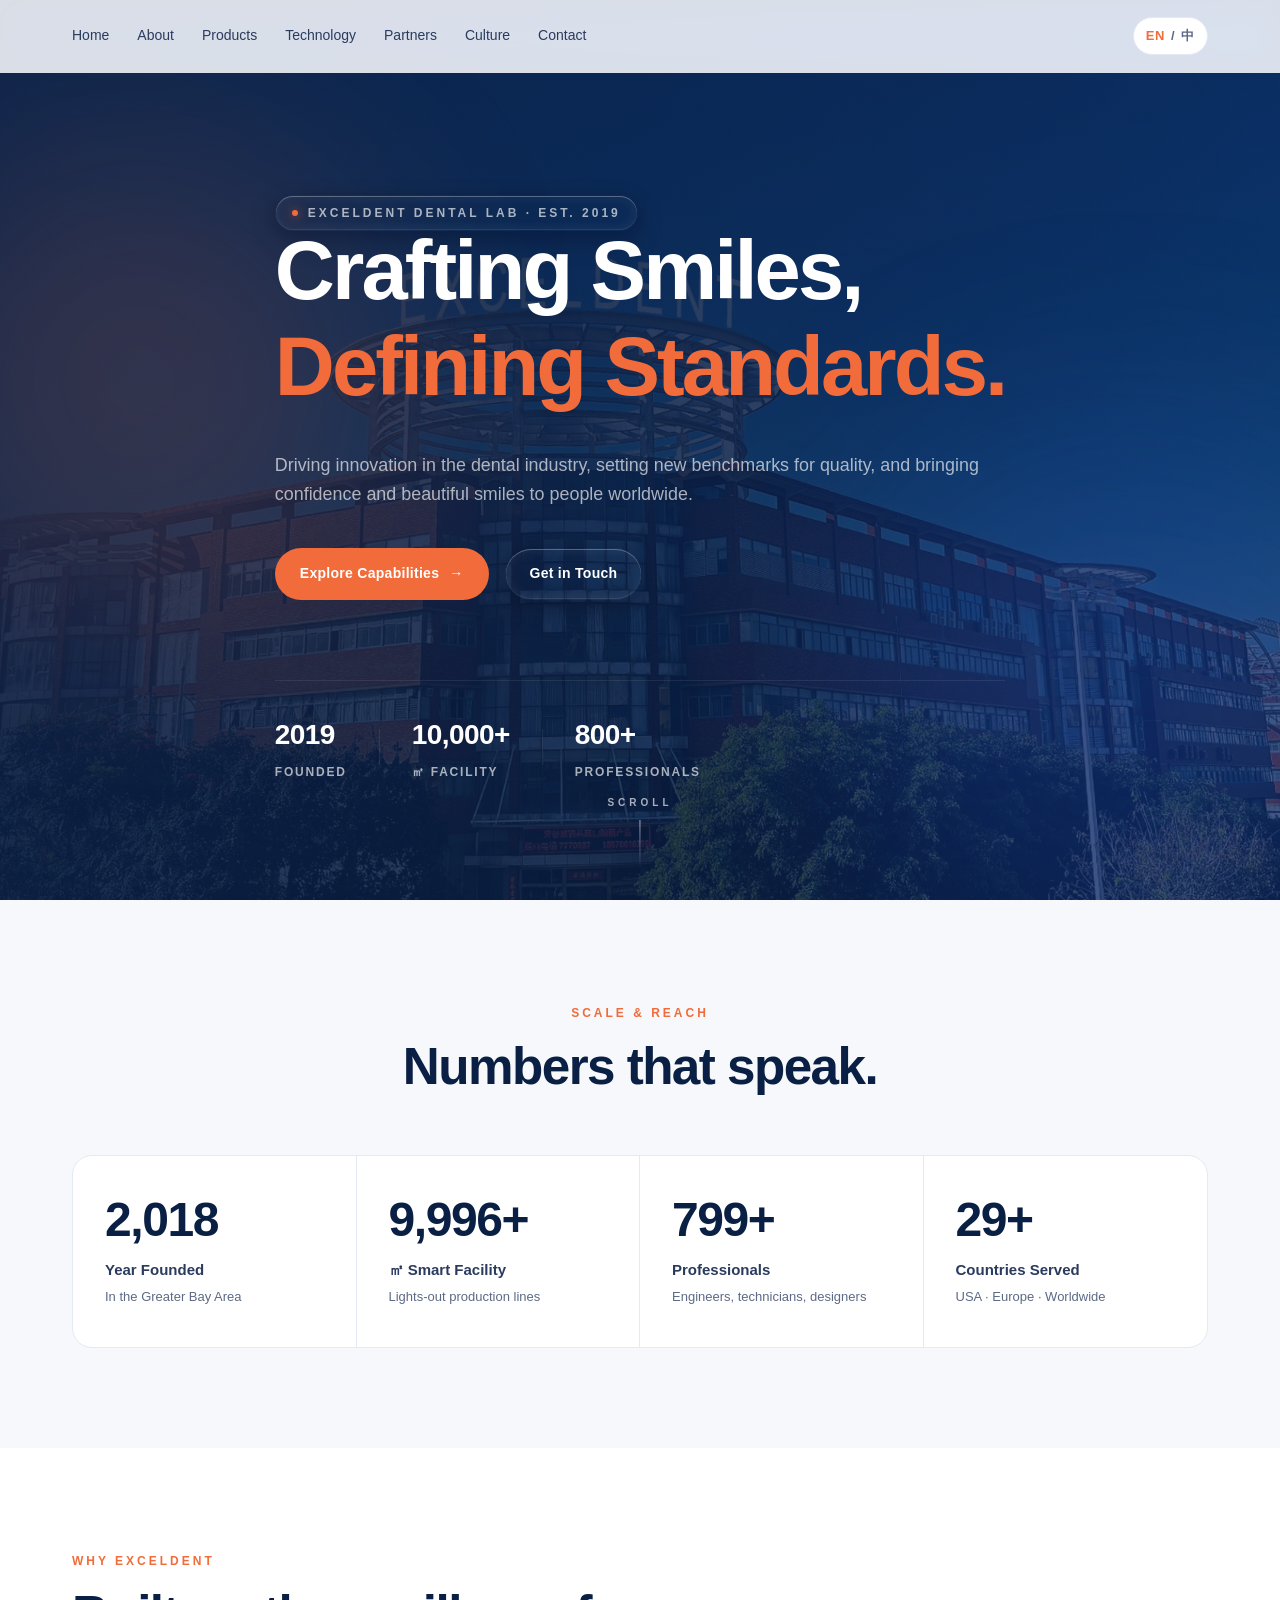
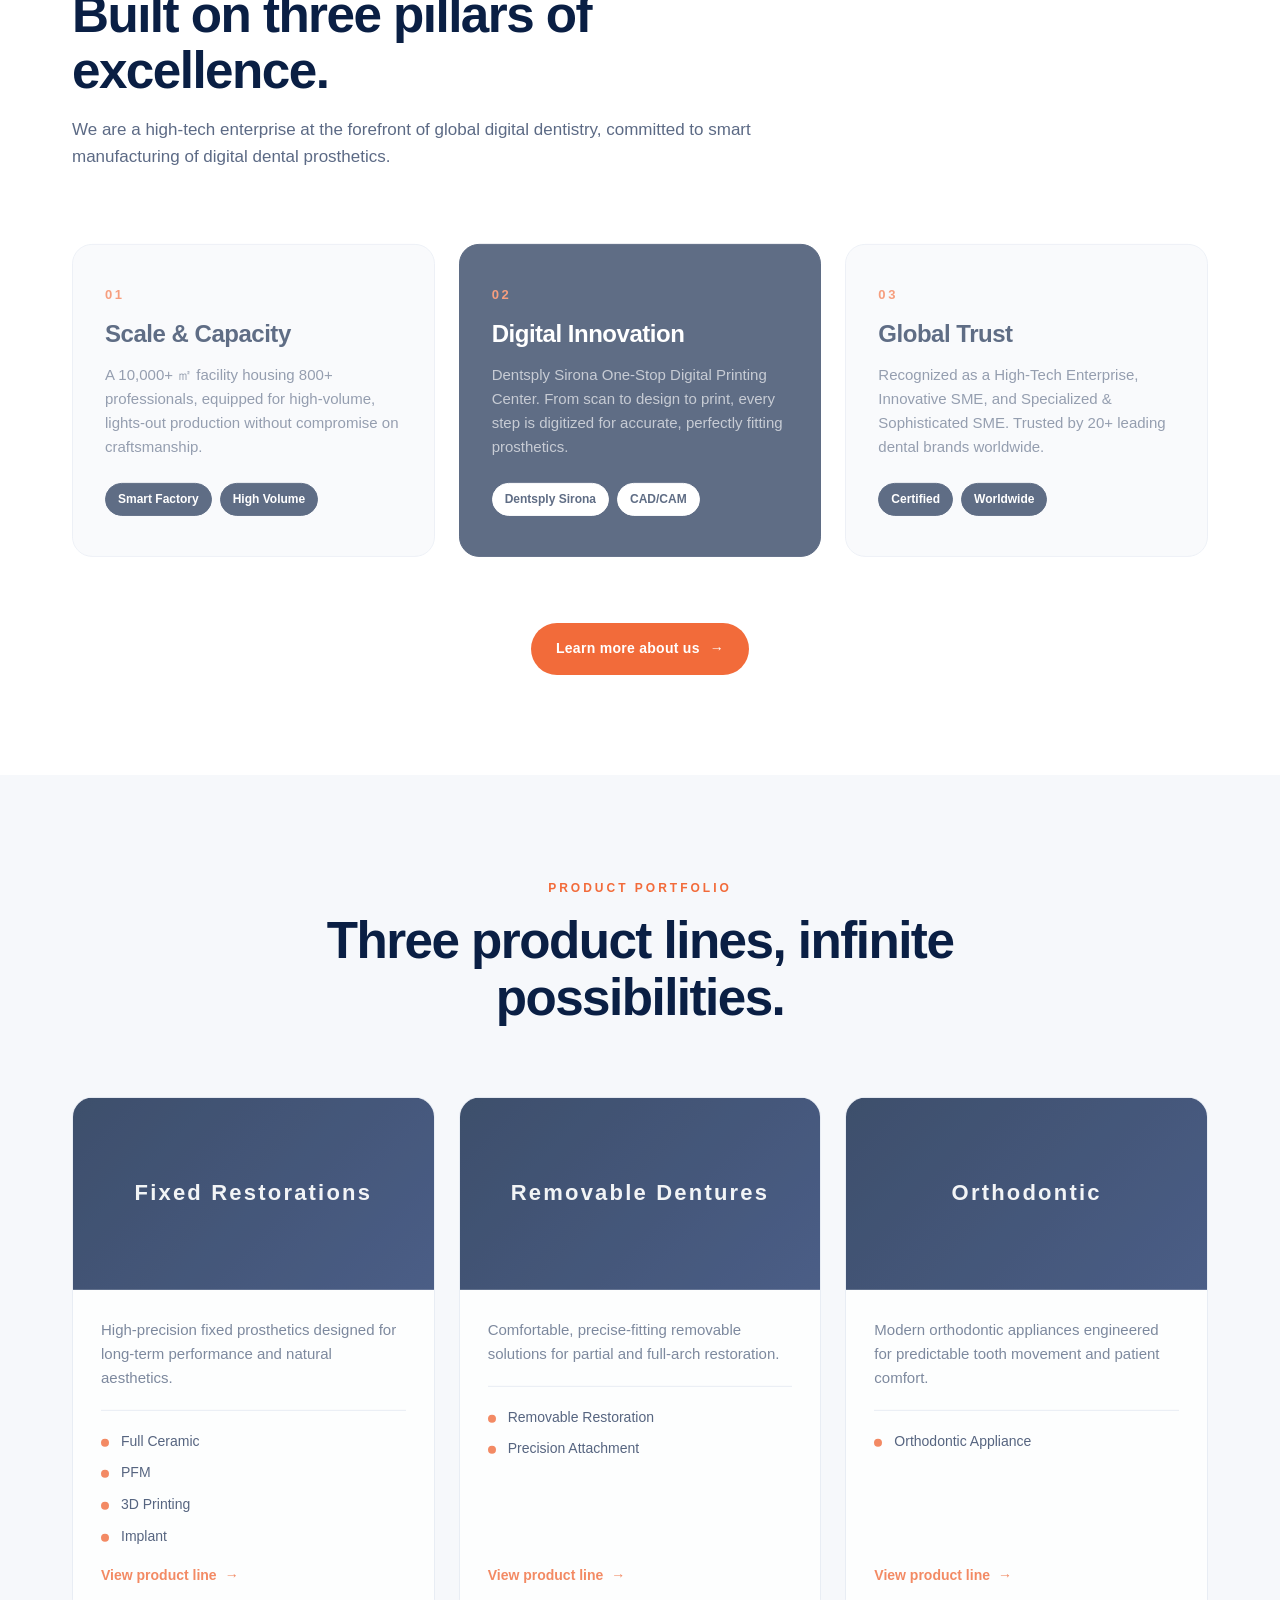
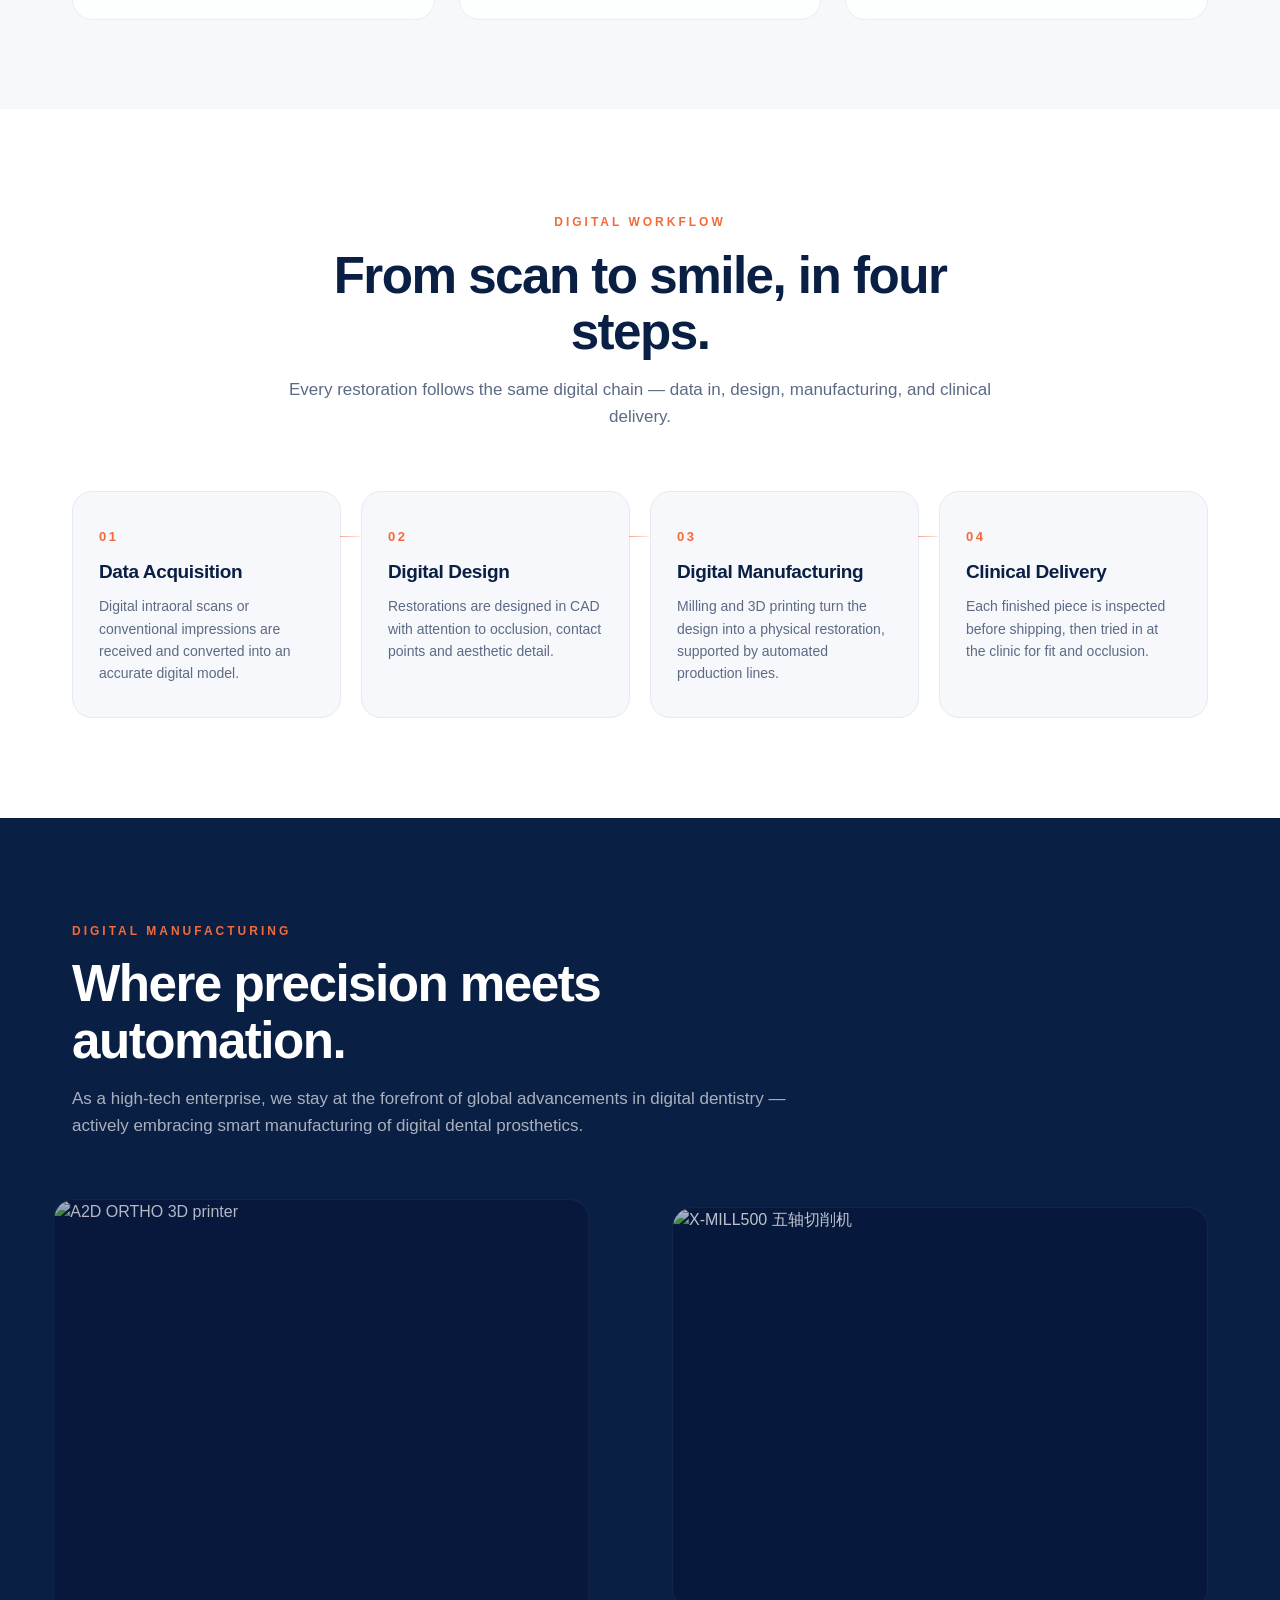
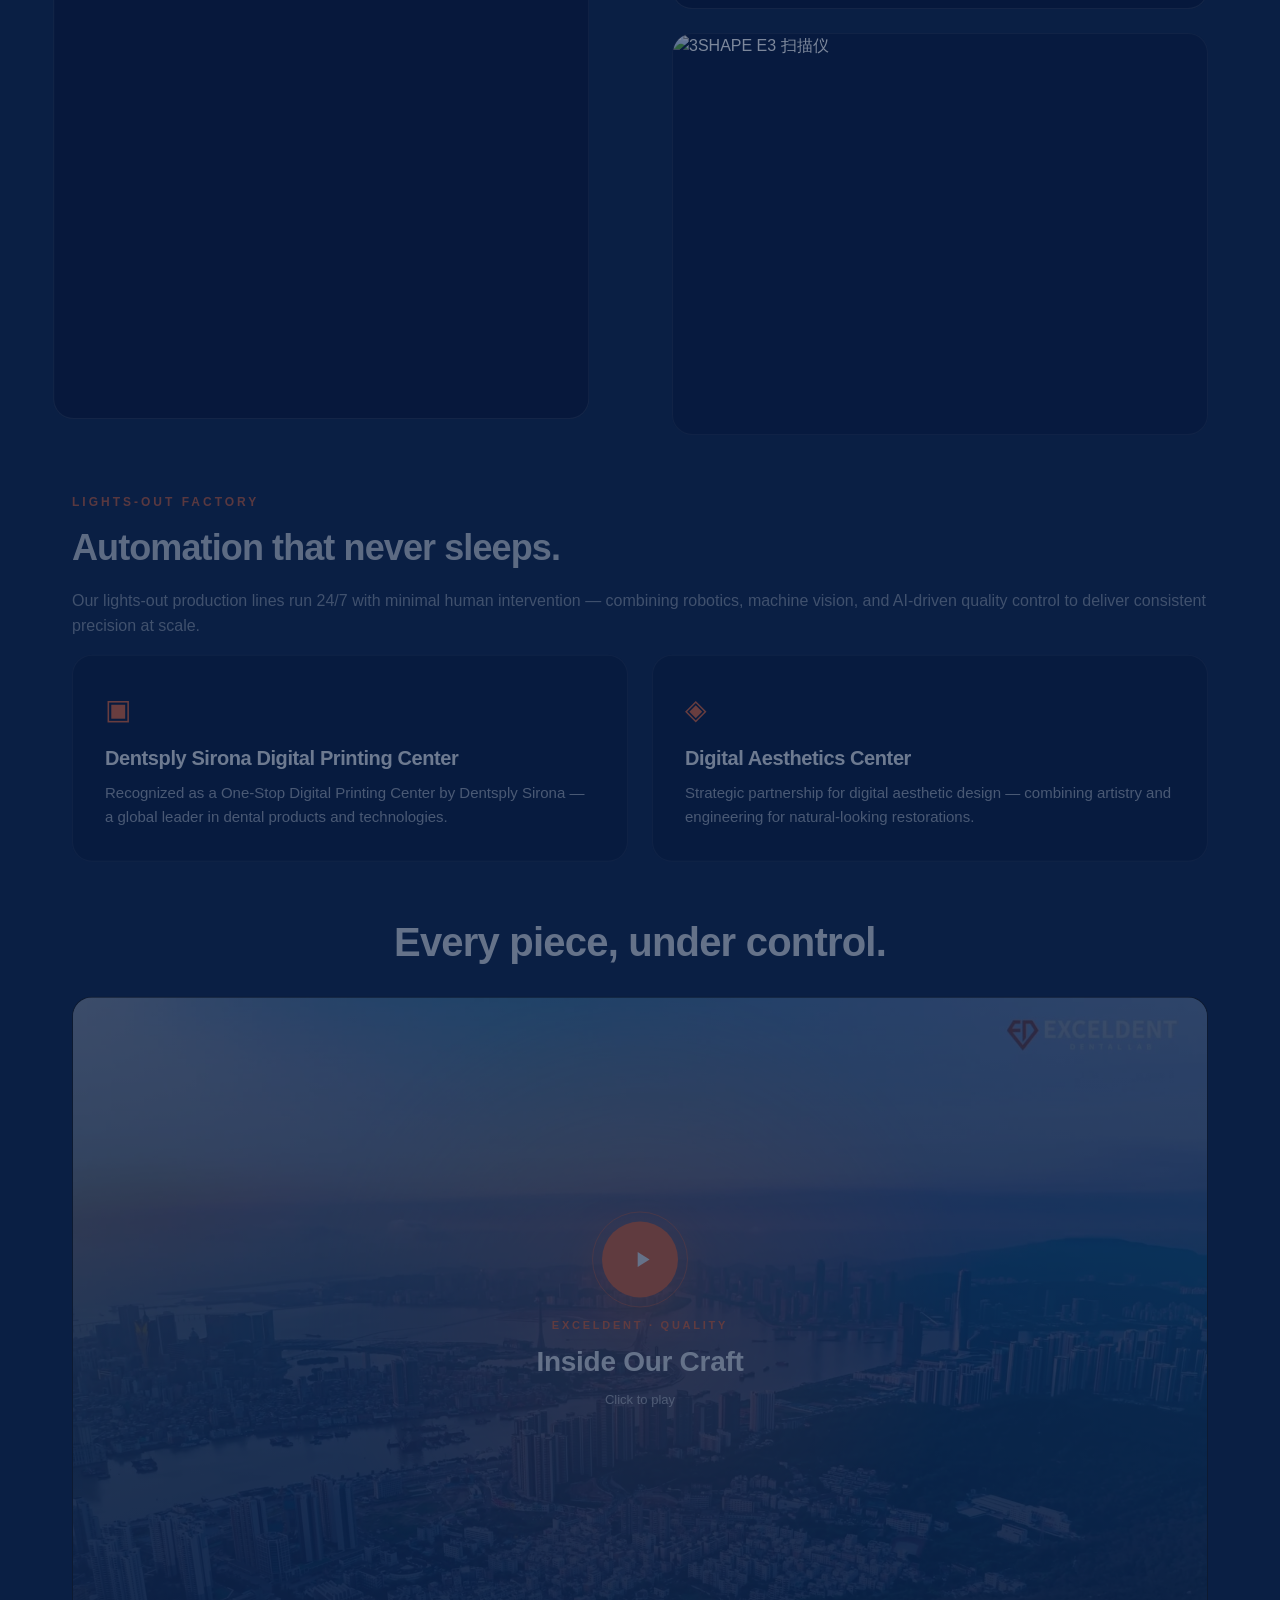
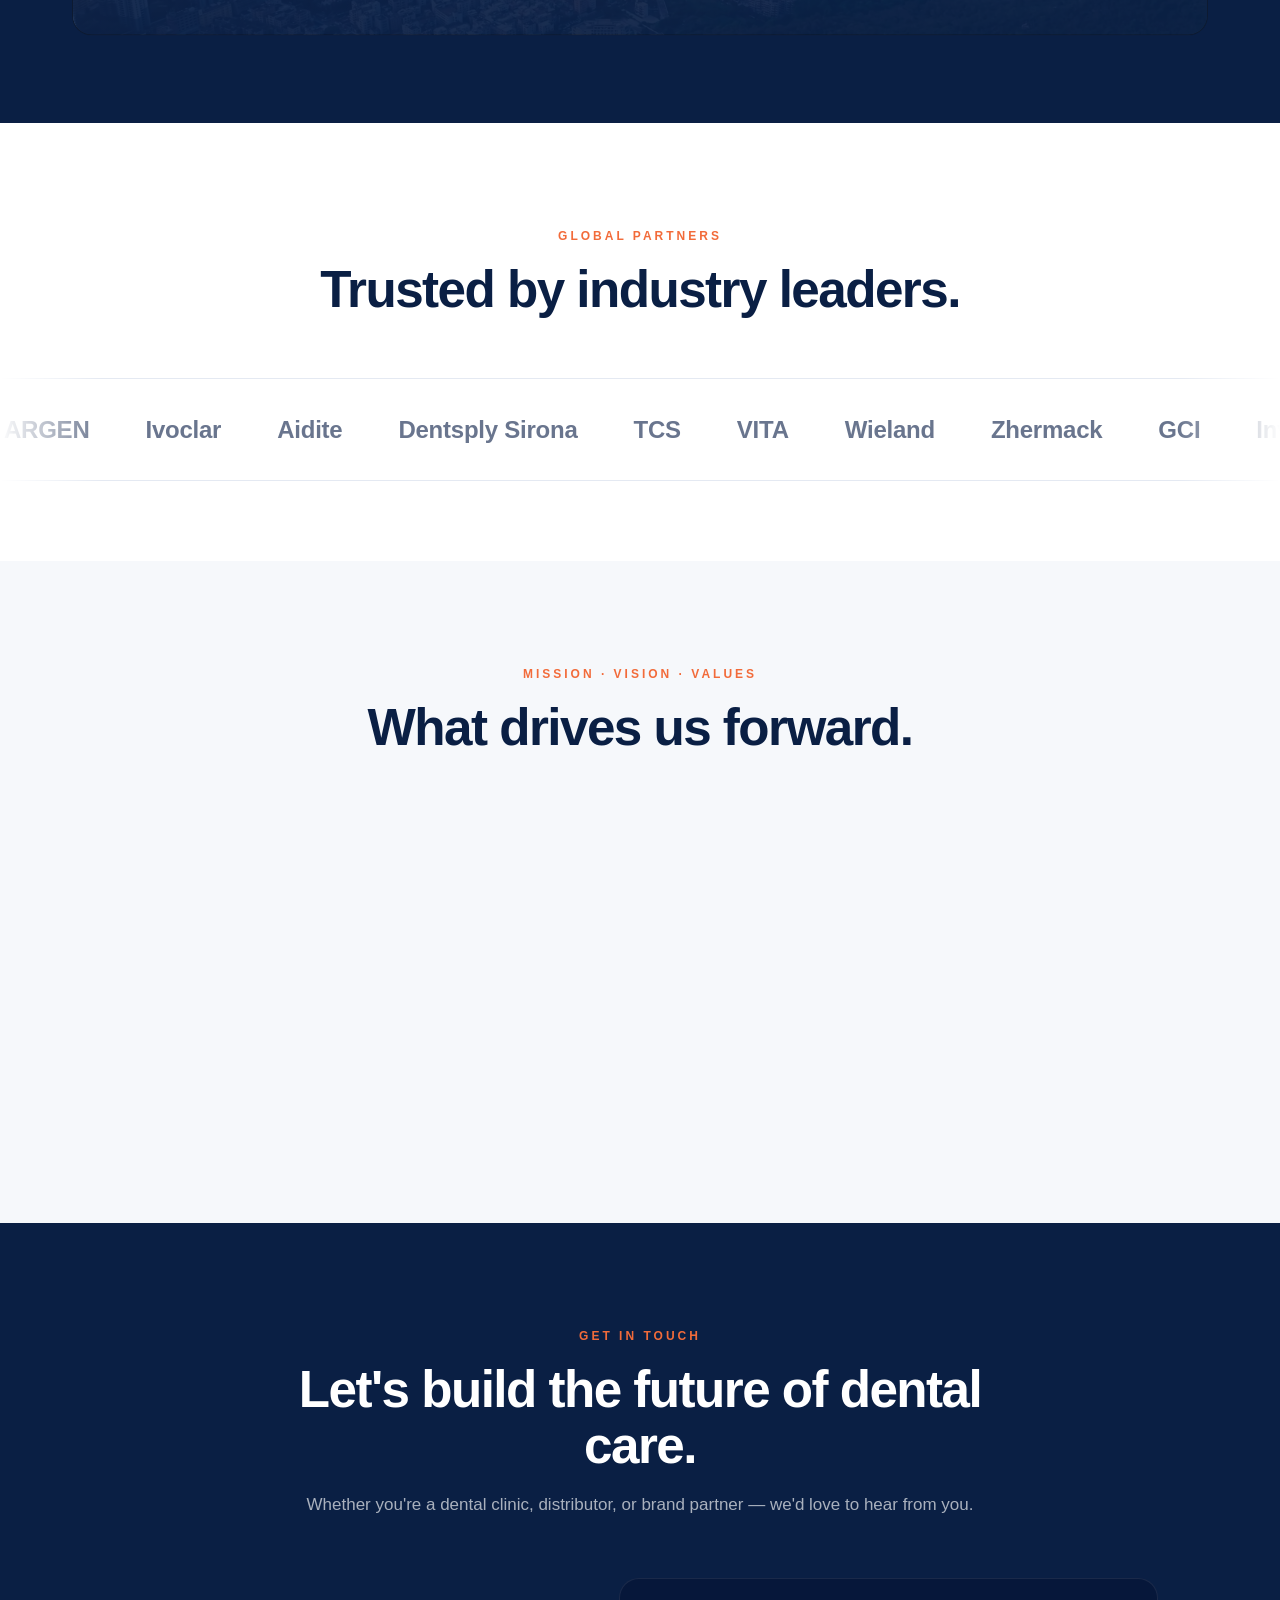
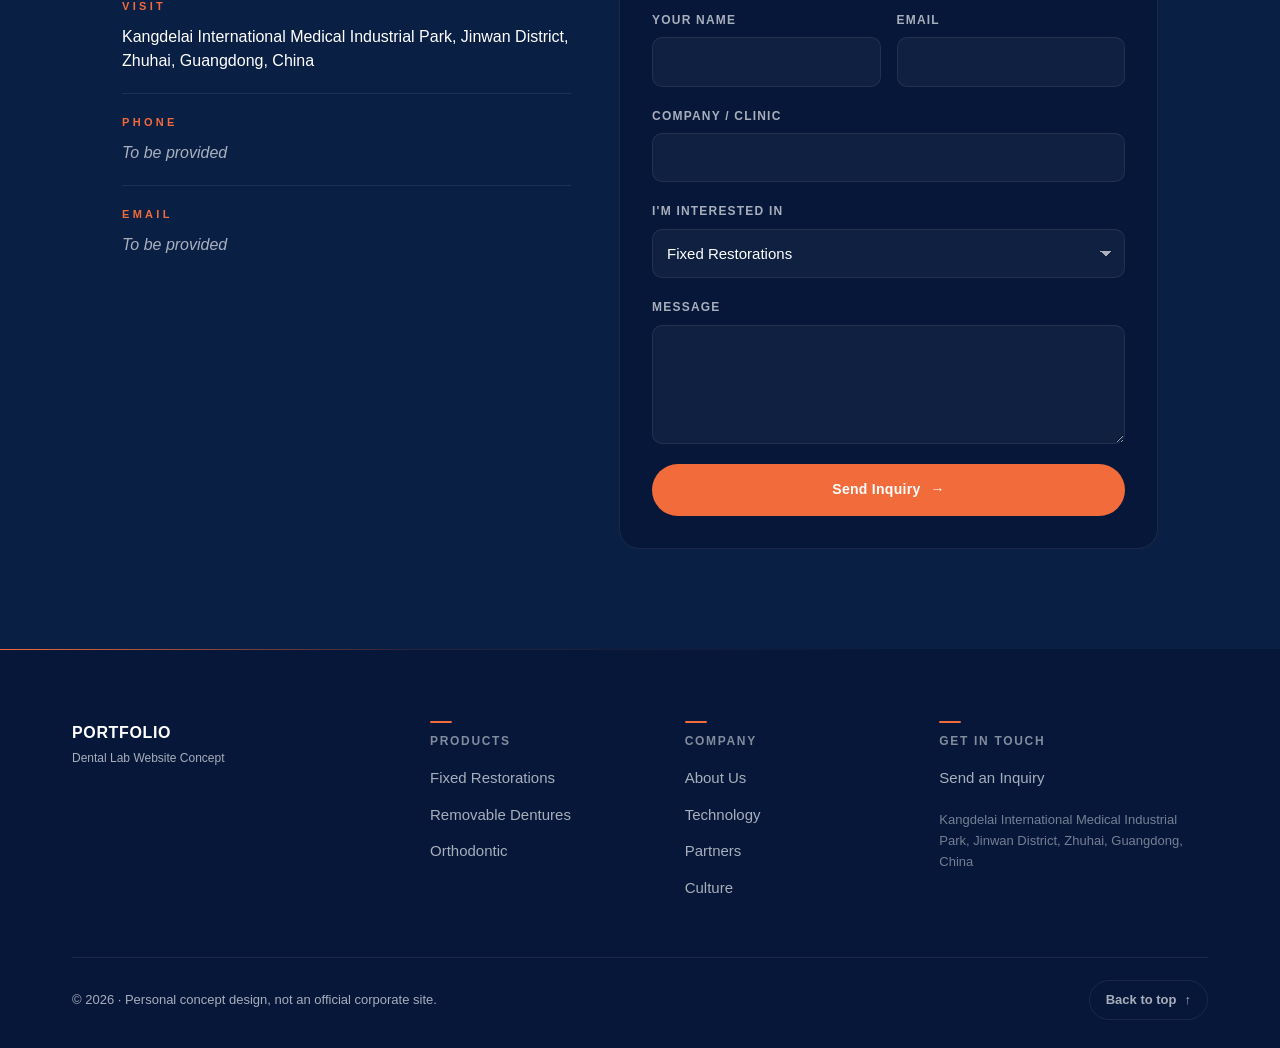
==== commit 4203d612: "portfolio: 移除导航与页脚品牌标识（钻石logo+EXCELDENT字样），页脚版权行改为个人概念设计非官方声明，meta描述中性化" ====
--- a/index.html
+++ b/index.html
@@ -16,7 +16,7 @@
     })();
   </script>
   <title>个人作品集 · 企业官网概念设计</title>
-  <meta name="description" content="EXCELDENT Dental Technology Development Co., Ltd. — A high-tech enterprise specializing in high-end custom dental prosthetics for global markets, located in the Kangdelai International Medical Industrial Park, Zhuhai, China." />
+  <meta name="description" content="A personal front-end portfolio project: a concept redesign of a dental laboratory corporate website, hand-built with CSS and GSAP animation." />
   <!-- hero 底图预加载：259 KB，避免首屏背景延迟出现 -->
   <link rel="preload" as="image" href="assets/video/poster.jpg" />
   <link rel="stylesheet" href="styles.css" />
@@ -91,15 +91,6 @@
   <!-- ========== Header / Navigation ========== -->
   <header class="site-header" id="site-header">
     <div class="container nav">
-      <a href="#home" class="logo" aria-label="EXCELDENT Dental Lab">
-        <span class="logo-mark" aria-hidden="true">
-          <img src="assets/brand/diamond-logo.png" alt="" width="34" height="33" />
-        </span>
-        <span class="logo-text">
-          <span class="logo-name">EXCELDENT</span>
-          <span class="logo-sub" data-en="DENTAL LAB" data-cn="口腔实验室">DENTAL LAB</span>
-        </span>
-      </a>
 
       <nav class="nav-links" aria-label="Primary">
         <a href="#home" data-en="Home" data-cn="首页">Home</a>
@@ -600,12 +591,9 @@
         <!-- Brand -->
         <div class="footer-col footer-col--brand">
           <div class="footer-brand">
-            <span class="logo-mark" aria-hidden="true">
-              <img src="assets/brand/diamond-logo.png" alt="" width="30" height="29" />
-            </span>
             <div>
-              <div class="footer-name">EXCELDENT</div>
-              <div class="footer-sub" data-en="Dental Lab — Established 2019" data-cn="口腔实验室 — 始于 2019">Dental Lab — Established 2019</div>
+              <div class="footer-name">PORTFOLIO</div>
+              <div class="footer-sub" data-en="Dental Lab Website Concept" data-cn="企业官网概念设计">Dental Lab Website Concept</div>
             </div>
           </div>
         </div>
@@ -643,7 +631,7 @@
       </div>
 
       <div class="footer-bottom">
-        <div class="footer-text" data-en="© 2026 EXCELDENT Dental Technology Development Co., Ltd." data-cn="© 2026 珠海优里卡齿科技术开发有限公司">© 2026 EXCELDENT Dental Technology Development Co., Ltd.</div>
+        <div class="footer-text" data-en="© 2026 · Personal concept design, not an official corporate site." data-cn="© 2026 · 个人概念设计，非企业官方站点">© 2026 · Personal concept design, not an official corporate site.</div>
         <button class="footer-top-btn" id="footer-top-btn" type="button">
           <span data-en="Back to top" data-cn="返回顶部">Back to top</span>
           <span class="footer-top-arrow" aria-hidden="true">↑</span>
--- a/styles.css
+++ b/styles.css
@@ -120,33 +120,6 @@
   justify-content: space-between;
   height: 72px;
   gap: 24px;
-}
-.logo {
-  display: flex;
-  align-items: center;
-  gap: 12px;
-  color: var(--navy-900);
-}
-.logo-mark {
-  color: var(--orange);
-  display: inline-flex;
-}
-.logo-text {
-  display: flex;
-  flex-direction: column;
-  line-height: 1;
-}
-.logo-name {
-  font-weight: 900;
-  letter-spacing: 0.04em;
-  font-size: 16px;
-  color: var(--navy-900);
-}
-.logo-sub {
-  font-size: 9px;
-  letter-spacing: 0.3em;
-  color: var(--muted);
-  margin-top: 4px;
 }
 .nav-links {
   display: flex;
@@ -638,94 +611,15 @@
 }
 .product-card:hover::before { transform: scaleX(1); }
 .product-visual {
-  aspect-ratio: 4/3;
-  position: relative;
+  /* 16:8.5：承接大类名称的深蓝标题带，比例参考产品页占位框 */
+  aspect-ratio: 16 / 8.5;
+  position: relative;
+  display: flex;
+  align-items: center;
+  justify-content: center;
   background: linear-gradient(135deg, var(--navy-900) 0%, var(--navy-700) 100%);
   overflow: hidden;
 }
-.product-visual::before {
-  content: '';
-  position: absolute;
-  inset: 0;
-  background-image:
-    linear-gradient(rgba(255, 255, 255, 0.06) 1px, transparent 1px),
-    linear-gradient(90deg, rgba(255, 255, 255, 0.06) 1px, transparent 1px);
-  background-size: 32px 32px;
-  mask-image: radial-gradient(circle at 70% 30%, #000 20%, transparent 70%);
-  -webkit-mask-image: radial-gradient(circle at 70% 30%, #000 20%, transparent 70%);
-}
-.product-visual--1 .product-glyph {
-  position: absolute; inset: 0; margin: auto;
-  width: 100px; height: 100px;
-  background: linear-gradient(135deg, var(--orange) 0%, #FFA26F 100%);
-  clip-path: polygon(50% 5%, 95% 30%, 95% 70%, 50% 95%, 5% 70%, 5% 30%);
-  box-shadow: 0 20px 60px rgba(242, 107, 58, 0.4);
-}
-.product-visual--2 .product-glyph {
-  position: absolute; inset: 0; margin: auto;
-  width: 120px; height: 80px;
-  background: linear-gradient(135deg, #FFFFFF 0%, #EAF0F9 100%);
-  border-radius: 50% 50% 50% 50% / 60% 60% 40% 40%;
-  box-shadow: 0 16px 50px rgba(255, 255, 255, 0.2);
-}
-.product-visual--3 .product-glyph {
-  position: absolute; inset: 0; margin: auto;
-  width: 110px; height: 110px;
-  background: transparent;
-  border: 6px solid var(--orange);
-  border-radius: 50%;
-  box-shadow: 0 0 0 6px rgba(242, 107, 58, 0.25);
-}
-.product-visual--image {
-  display: flex;
-  align-items: center;
-  justify-content: center;
-  padding: 14px;
-}
-.product-visual--image .product-img {
-  display: block;
-  max-width: 100%;
-  max-height: 100%;
-  width: auto;
-  height: auto;
-  object-fit: contain;
-  filter: drop-shadow(0 14px 40px rgba(0, 0, 0, 0.35));
-  transition: transform 0.5s cubic-bezier(0.2, 0.7, 0.2, 1);
-}
-/* 悬停：产品图轻微放大上浮 */
-.product-card:hover .product-img {
-  transform: scale(1.08) translateY(-4px);
-}
-/* 悬停：正畸卡的圆环标识同步放大 */
-.product-visual--3 .product-glyph {
-  transition: transform 0.5s cubic-bezier(0.2, 0.7, 0.2, 1);
-}
-.product-card:hover .product-visual--3 .product-glyph {
-  transform: scale(1.12);
-}
-/* 高光扫过：一条斜向光带从左划到右（只加在带实拍图的视觉区，
-   正畸卡的 ::after 被中心橙点占用，不能共用） */
-.product-visual--image::after {
-  content: '';
-  position: absolute;
-  top: 0; left: -70%;
-  width: 50%; height: 100%;
-  background: linear-gradient(100deg, transparent, rgba(255, 255, 255, 0.16), transparent);
-  transform: skewX(-18deg);
-  pointer-events: none;
-}
-.product-card:hover .product-visual--image::after {
-  left: 130%;
-  transition: left 0.7s ease;
-}
-.product-visual--3::after {
-  content: '';
-  position: absolute; top: 50%; left: 50%;
-  transform: translate(-50%, -50%);
-  width: 50px; height: 50px;
-  background: var(--orange);
-  border-radius: 50%;
-}
 .product-meta {
   padding: 28px 28px 32px;
   display: flex;
@@ -733,12 +627,19 @@
   flex: 1;
 }
 .product-title {
+  /* 标题已移入深蓝标题带，作为大类名称居中显示 */
+  position: relative;
+  z-index: 1;
+  padding: 0 20px;
+  text-align: center;
   font-size: 22px;
-  font-weight: 800;
-  color: var(--ink);
+  line-height: 1.4;
+  font-weight: 700;
+  letter-spacing: 0.1em;
+  color: rgba(255, 255, 255, 0.94);
 }
 .product-text {
-  margin-top: 12px;
+  margin-top: 0;
   color: var(--muted);
   font-size: 15px;
   line-height: 1.6;
@@ -831,16 +732,6 @@
   color: var(--on-dark-muted);
 }
 .pd-main { background: var(--bg-alt); padding: 48px 0 96px; }
-.pd-note {
-  background: #FFF4EE;
-  border: 1px solid rgba(242, 107, 58, 0.35);
-  color: #9A4A22;
-  padding: 14px 18px;
-  border-radius: 12px;
-  font-size: 13px;
-  line-height: 1.55;
-  margin-bottom: 32px;
-}
 .pd-grid {
   display: grid;
   grid-template-columns: repeat(3, 1fr);
@@ -862,7 +753,7 @@
    换真图时把 .pd-ph 整块换成 <img> 即可，其余结构无需改动 */
 .pd-ph {
   position: relative;
-  aspect-ratio: 4 / 3;
+  aspect-ratio: 16 / 10;
   width: 100%;
   display: flex;
   align-items: center;
@@ -870,24 +761,17 @@
   overflow: hidden;
   background: linear-gradient(160deg, var(--navy-900) 0%, var(--navy-700) 100%);
 }
-.pd-ph::after {
-  content: '';
-  position: absolute; inset: 0;
-  background-image:
-    linear-gradient(rgba(255, 255, 255, 0.05) 1px, transparent 1px),
-    linear-gradient(90deg, rgba(255, 255, 255, 0.05) 1px, transparent 1px);
-  background-size: 26px 26px;
-  mask-image: radial-gradient(circle at 50% 45%, #000 15%, transparent 70%);
-  -webkit-mask-image: radial-gradient(circle at 50% 45%, #000 15%, transparent 70%);
-}
 .pd-ph .ph-mark {
   position: relative;
   z-index: 1;
-  padding: 0 18px;
+  max-width: 100%;
+  padding: 0 20px;
   text-align: center;
-  font-size: 15px;
+  font-size: 19px;
+  line-height: 1.4;
   font-weight: 700;
-  letter-spacing: 0.1em;
+  letter-spacing: 0.06em;
+  overflow-wrap: break-word;
   color: rgba(255, 255, 255, 0.92);
 }
 .pd-ph .ph-tag {
@@ -1047,12 +931,6 @@
   line-height: 1.6;
   color: var(--muted);
 }
-.process-note {
-  margin-top: 28px;
-  text-align: center;
-  font-size: 12px;
-  color: var(--muted);
-}
 
 /* ================================================================
    About page (about.html)
@@ -1200,11 +1078,6 @@
   background: var(--orange);
   border-radius: 50%;
 }
-.ab-pending {
-  margin-top: 16px;
-  font-size: 12px;
-  color: var(--muted);
-}
 .pd-item-link {
   display: inline-flex;
   align-items: center;
@@ -1236,55 +1109,40 @@
   display: grid;
   grid-template-columns: 1fr 1fr;
   gap: 64px;
-  align-items: center;
+  /* 去掉 align-items:center：左卡随右列双图拉伸，两列严格等高 */
   margin-top: 24px;
 }
 .tech-feature-media {
-  aspect-ratio: 1;
+  /* 高度随右列两张 4:3 图拉伸（桌面 536×820），cover 仅裁 ~7% 宽度 */
   background: var(--bg-dark-2);
   border-radius: var(--r-lg);
   border: 1px solid var(--line-dark);
   position: relative;
   overflow: hidden;
-  display: flex;
-  align-items: center;
-  justify-content: center;
-}
-.tech-feature-canvas {
-  position: relative;
-  width: 80%;
-  aspect-ratio: 1;
-}
-.orbit {
-  position: absolute;
-  border: 1px dashed rgba(255, 255, 255, 0.12);
-  border-radius: 50%;
-  top: 50%; left: 50%;
-  transform: translate(-50%, -50%);
-}
-.orbit-1 { width: 60%; height: 60%; animation: spin 30s linear infinite; }
-.orbit-2 { width: 80%; height: 80%; animation: spin 45s linear infinite reverse; }
-.orbit-3 { width: 100%; height: 100%; animation: spin 60s linear infinite; }
-.orbit::after {
-  content: '';
-  position: absolute;
-  top: -4px; left: 50%;
-  width: 8px; height: 8px;
-  background: var(--orange);
-  border-radius: 50%;
-  box-shadow: 0 0 12px var(--orange);
-}
-.orbit-center {
-  position: absolute;
-  top: 50%; left: 50%;
-  transform: translate(-50%, -50%);
-  width: 24%; height: 24%;
-  background: radial-gradient(circle, var(--orange) 0%, var(--orange-d) 100%);
-  border-radius: 50%;
-  box-shadow: 0 0 60px var(--orange);
-}
-@keyframes spin { to { transform: translate(-50%, -50%) rotate(360deg); } }
-@keyframes spin { from { transform: translate(-50%, -50%) rotate(0deg); } }
+}
+.tech-media-pair {
+  display: grid;
+  grid-auto-rows: auto;
+  gap: 16px;
+}
+.tech-media-tile {
+  position: relative;
+  overflow: hidden;
+  border-radius: var(--r-lg);
+  border: 1px solid var(--line-dark);
+  background: var(--bg-dark-2);
+  aspect-ratio: 4 / 3;
+}
+.tech-media-tile .tech-feature-img { object-position: center top; }
+.tech-feature-caption { margin-top: 44px; }
+.tech-feature-img {
+  position: absolute;
+  inset: 0;
+  width: 100%;
+  height: 100%;
+  object-fit: cover;
+  object-position: center;
+}
 .tech-feature-tag {
   display: inline-block;
   font-size: 12px;
@@ -1675,12 +1533,6 @@
 .form-field select option:checked {
   background: var(--navy-700);
   color: var(--orange);
-}
-.form-note {
-  font-size: 12px;
-  color: var(--on-dark-muted);
-  text-align: center;
-  margin-top: 4px;
 }
 
 /* ---- Field validation errors ---- */
@@ -1884,6 +1736,7 @@
   .stat-card:nth-child(2) { border-bottom: 1px solid var(--line); }
   .pillars, .product-grid, .culture-grid { grid-template-columns: 1fr; }
   .tech-feature { grid-template-columns: 1fr; gap: 40px; }
+  .tech-feature-media { aspect-ratio: 3 / 4; }
   .tech-secondary { grid-template-columns: 1fr; }
   .contact-grid { grid-template-columns: 1fr; gap: 32px; }
   .form-row { grid-template-columns: 1fr; }
@@ -2119,3 +1972,59 @@
     radial-gradient(60% 90% at 78% 10%, rgba(31, 70, 144, 0.35) 0%, transparent 70%),
     linear-gradient(180deg, rgba(10, 31, 68, 0.94) 0%, rgba(10, 31, 68, 0.82) 45%, rgba(10, 31, 68, 0.55) 100%);
 }
+
+/* ===== 产品详情浮层：实拍图 ===== */
+.dt-hero.has-img {
+  display: grid;
+  grid-template-columns: 1fr 360px;
+  gap: 26px;
+  align-items: center;
+  padding-right: 76px; /* 给关闭按钮留位 */
+}
+.dt-visual {
+  display: none;
+}
+.dt-hero.has-img .dt-visual {
+  display: flex;
+  align-items: center;
+  justify-content: center;
+  aspect-ratio: 4 / 3;
+  background: none;
+  border: 0;
+  border-radius: 0;
+  overflow: visible;
+}
+/* 图片四边羽化 + lighten 混合：暗底透出深蓝头，产品主体自然浮现 */
+.dt-visual img {
+  display: block;
+  max-width: 100%;
+  max-height: 100%;
+  width: auto;
+  height: auto;
+  object-fit: contain;
+  mix-blend-mode: lighten;
+  -webkit-mask-image:
+    linear-gradient(to right, transparent 0%, #000 3%, #000 97%, transparent 100%),
+    linear-gradient(to bottom, transparent 0%, #000 3%, #000 97%, transparent 100%);
+  mask-image:
+    linear-gradient(to right, transparent 0%, #000 3%, #000 97%, transparent 100%),
+    linear-gradient(to bottom, transparent 0%, #000 3%, #000 97%, transparent 100%);
+  -webkit-mask-composite: source-in;
+  mask-composite: intersect;
+  -webkit-mask-repeat: no-repeat;
+  mask-repeat: no-repeat;
+  -webkit-mask-size: 100% 100%;
+  mask-size: 100% 100%;
+}
+@media (max-width: 960px) {
+  .dt-hero.has-img { grid-template-columns: 1fr; padding-right: 28px; }
+  .dt-hero.has-img .dt-visual { order: -1; max-width: 320px; }
+}
+
+/* 少数原图自带浅灰底的照片（如个性种植基台）：缩小 + 径向淡出，避免露出矩形底 */
+.dt-visual img.is-soft {
+  max-width: 84%;
+  max-height: 84%;
+  -webkit-mask-image: radial-gradient(ellipse 62% 62% at 50% 50%, #000 42%, transparent 76%);
+  mask-image: radial-gradient(ellipse 62% 62% at 50% 50%, #000 42%, transparent 76%);
+}
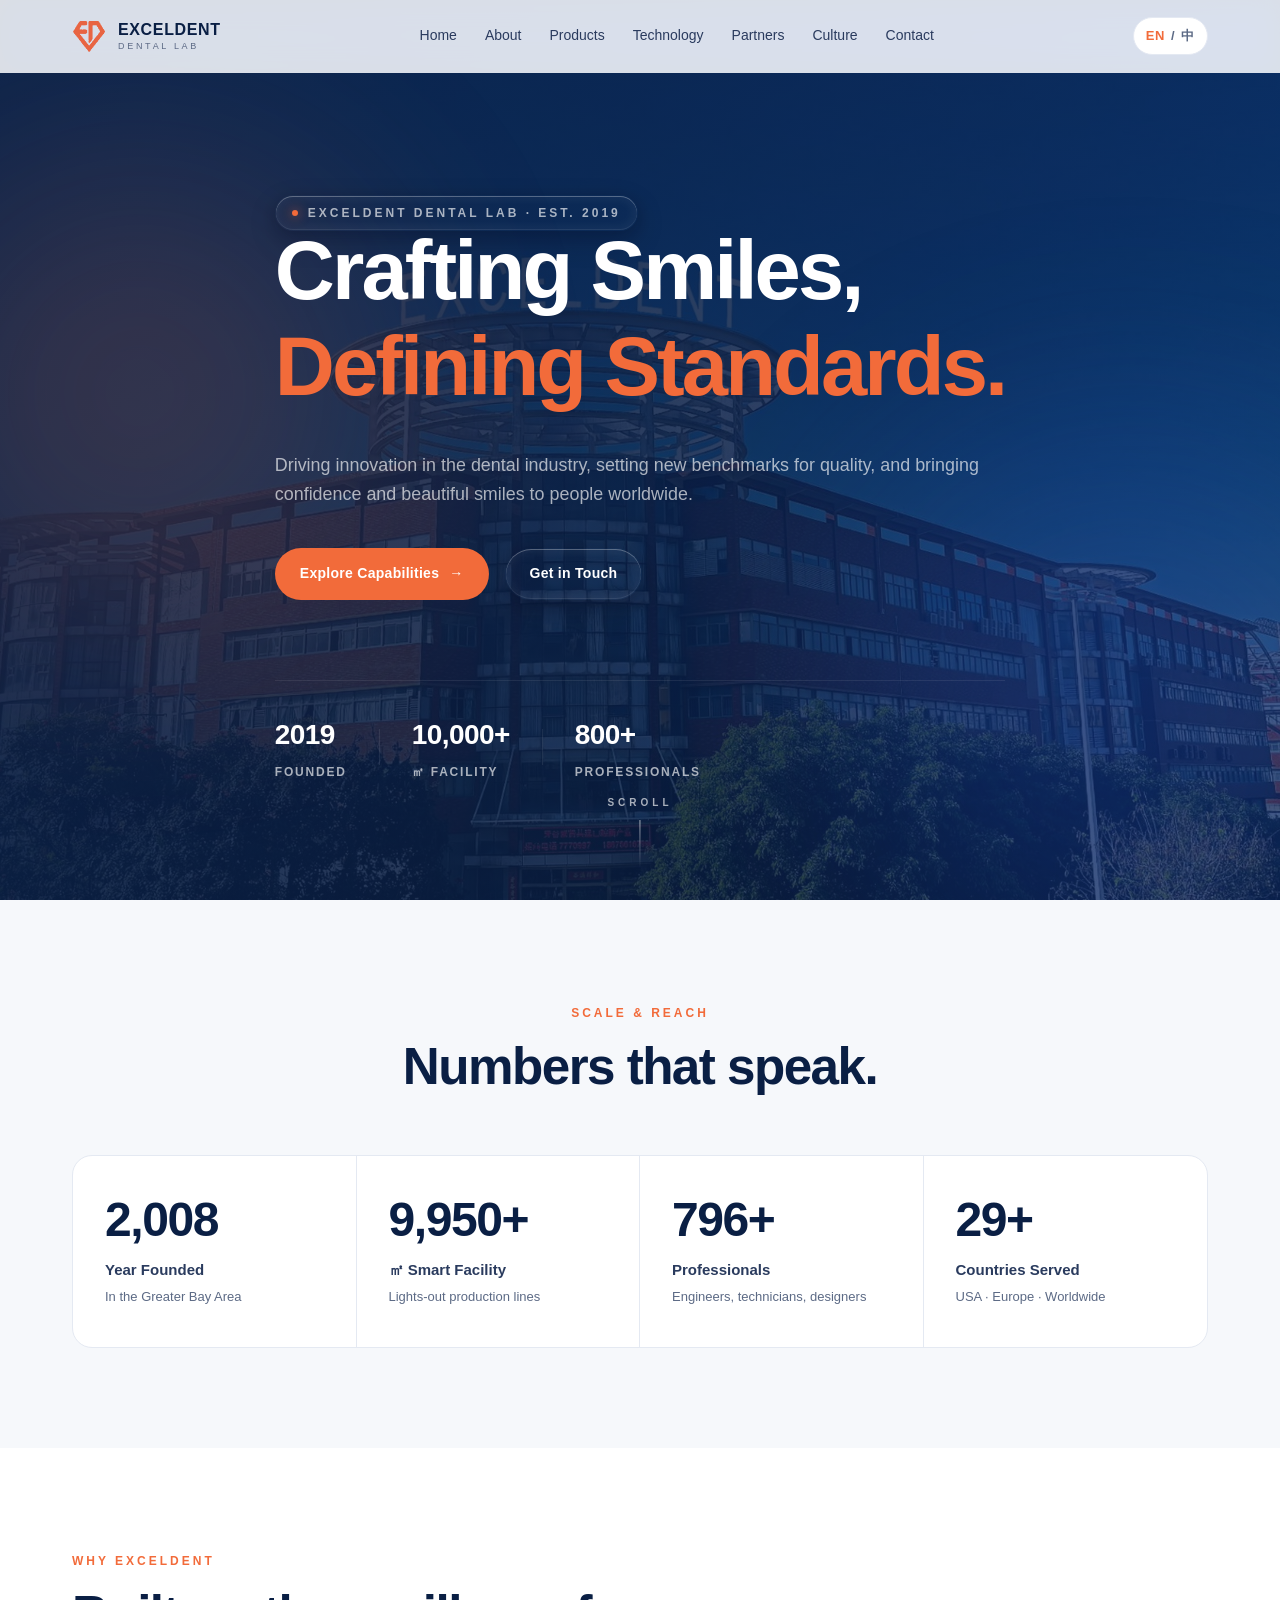
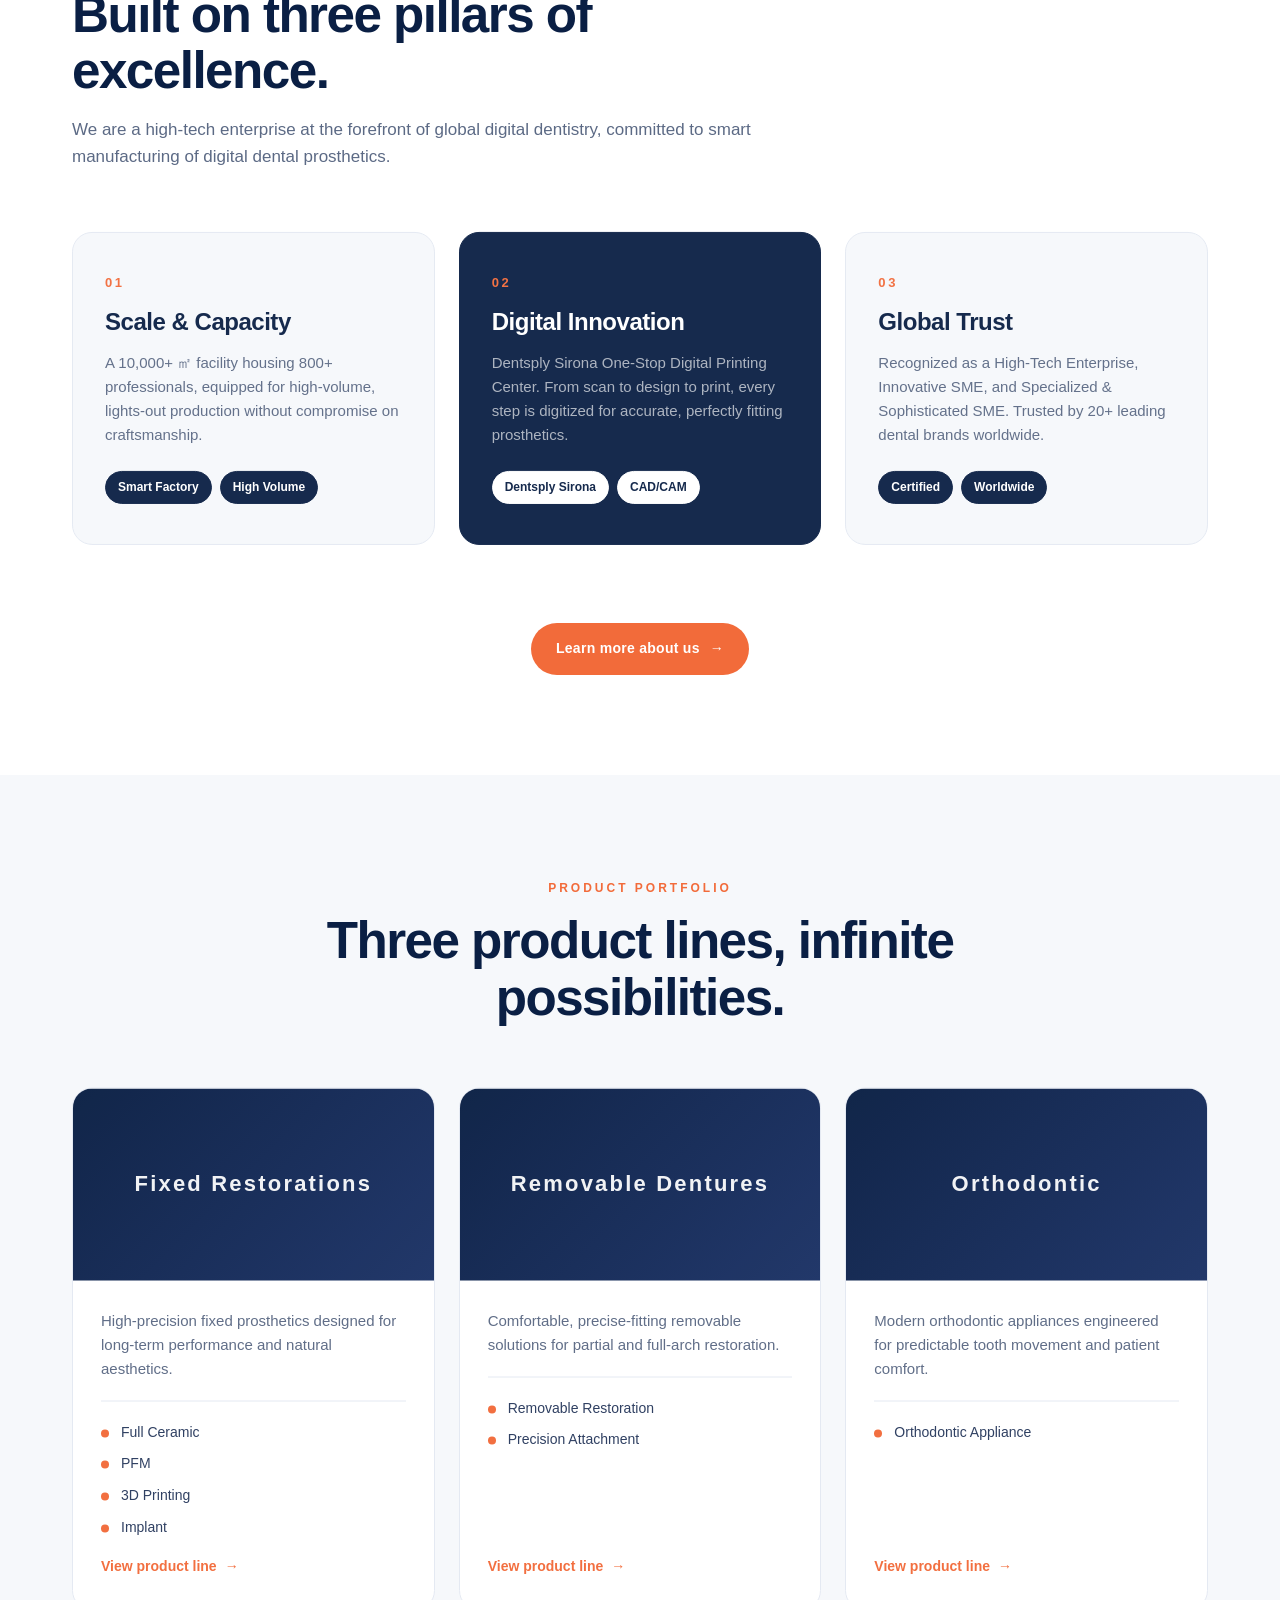
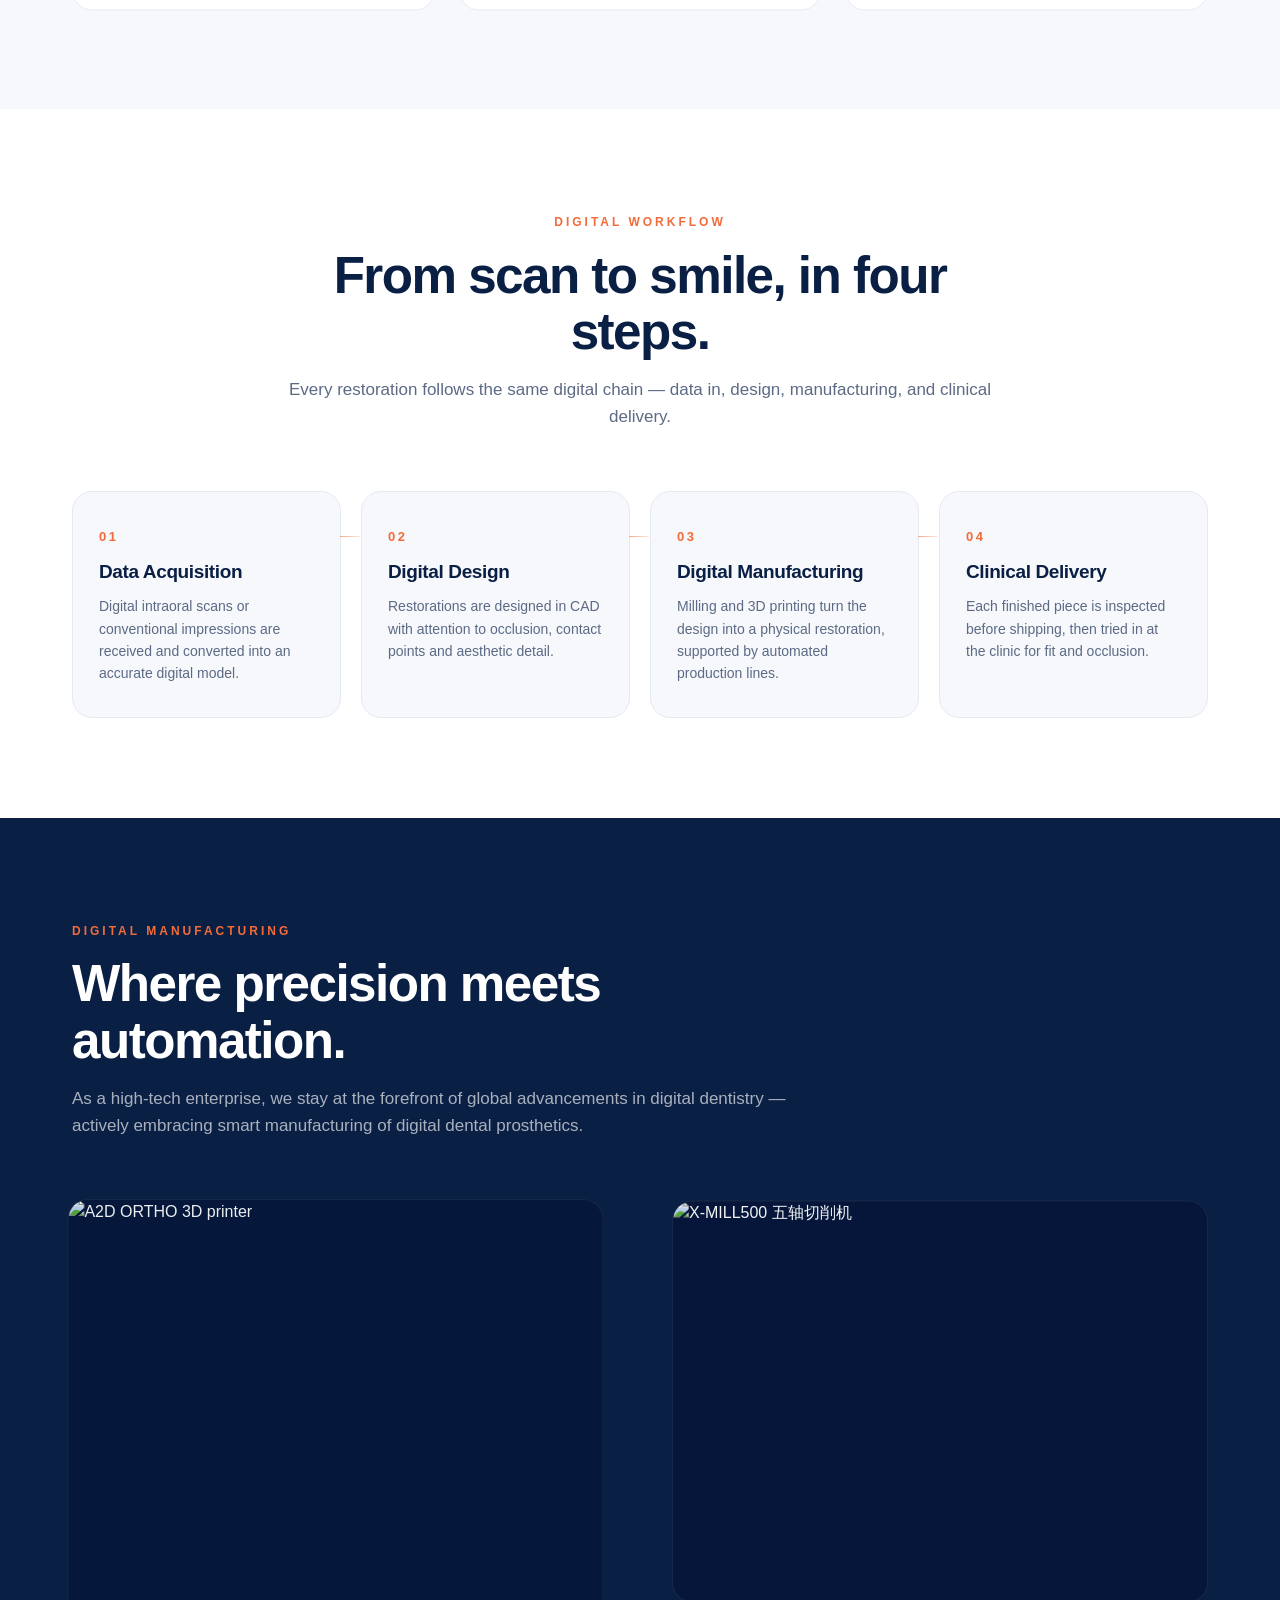
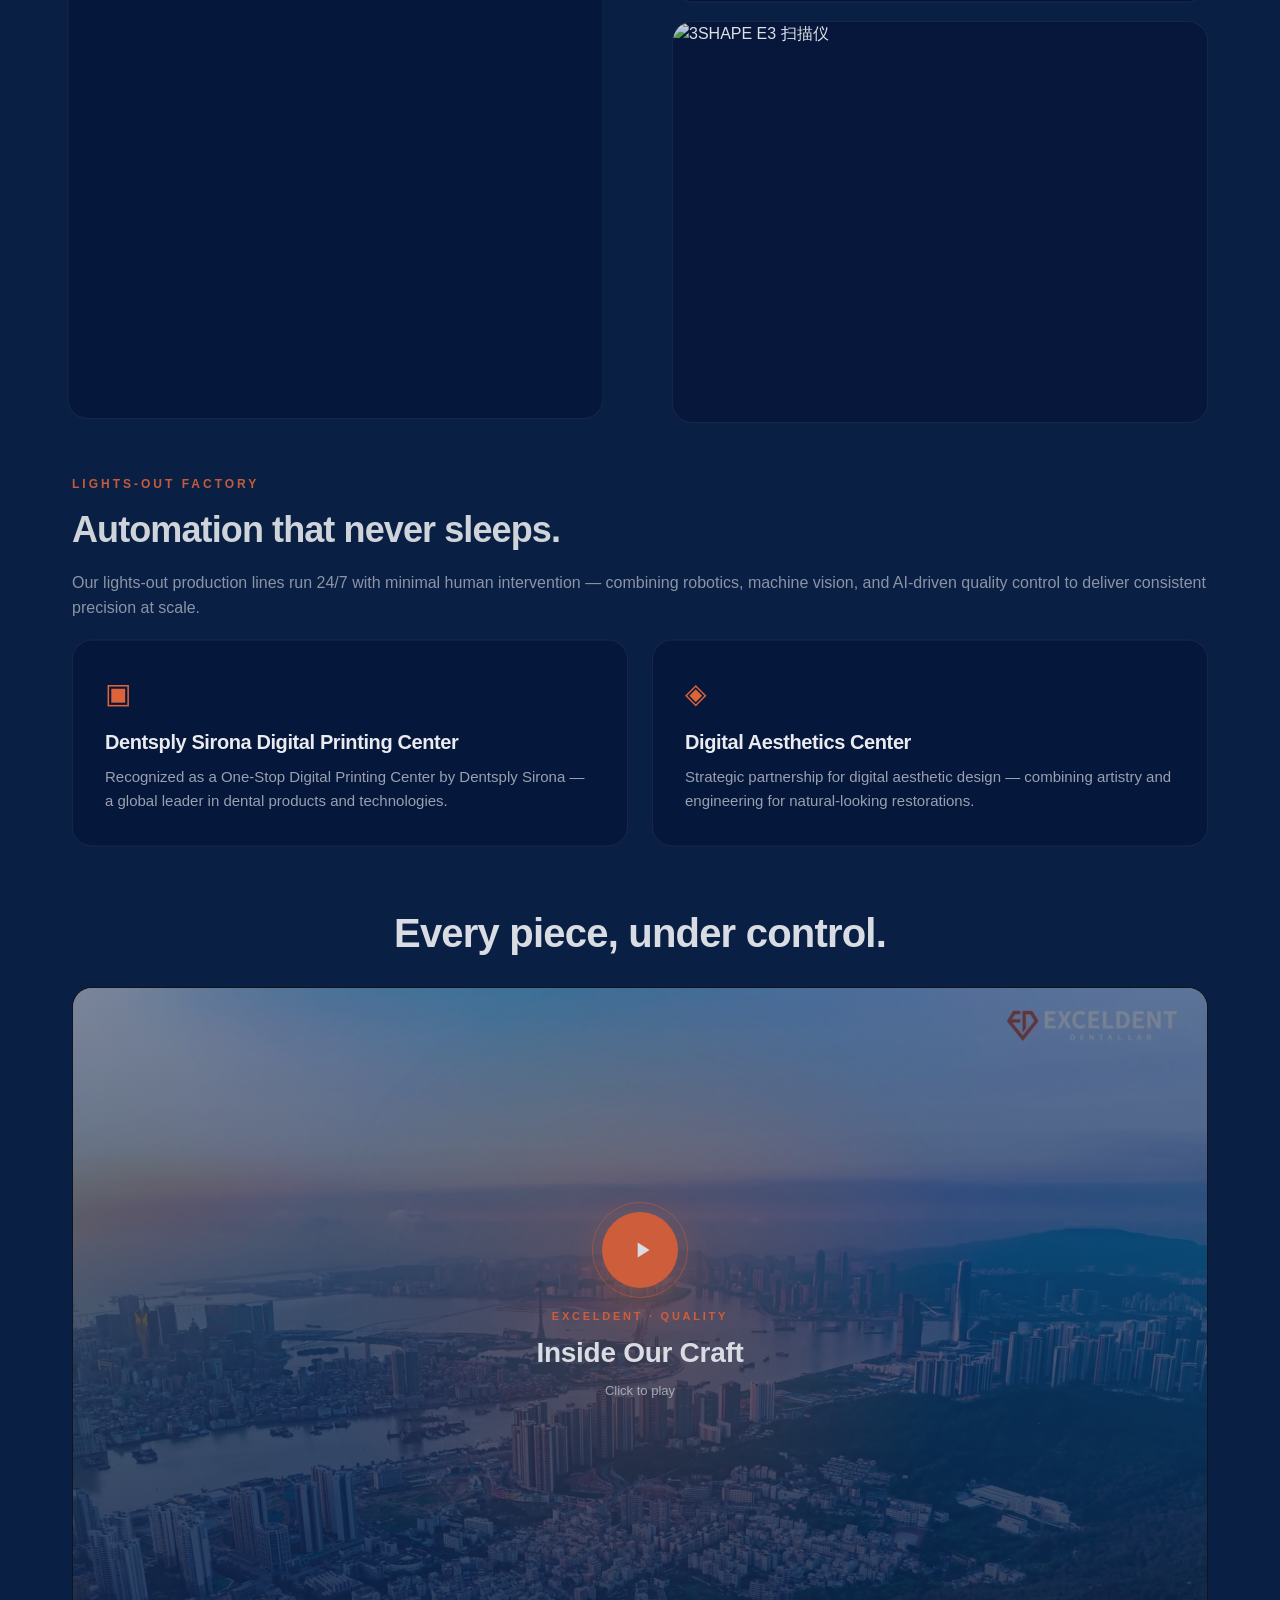
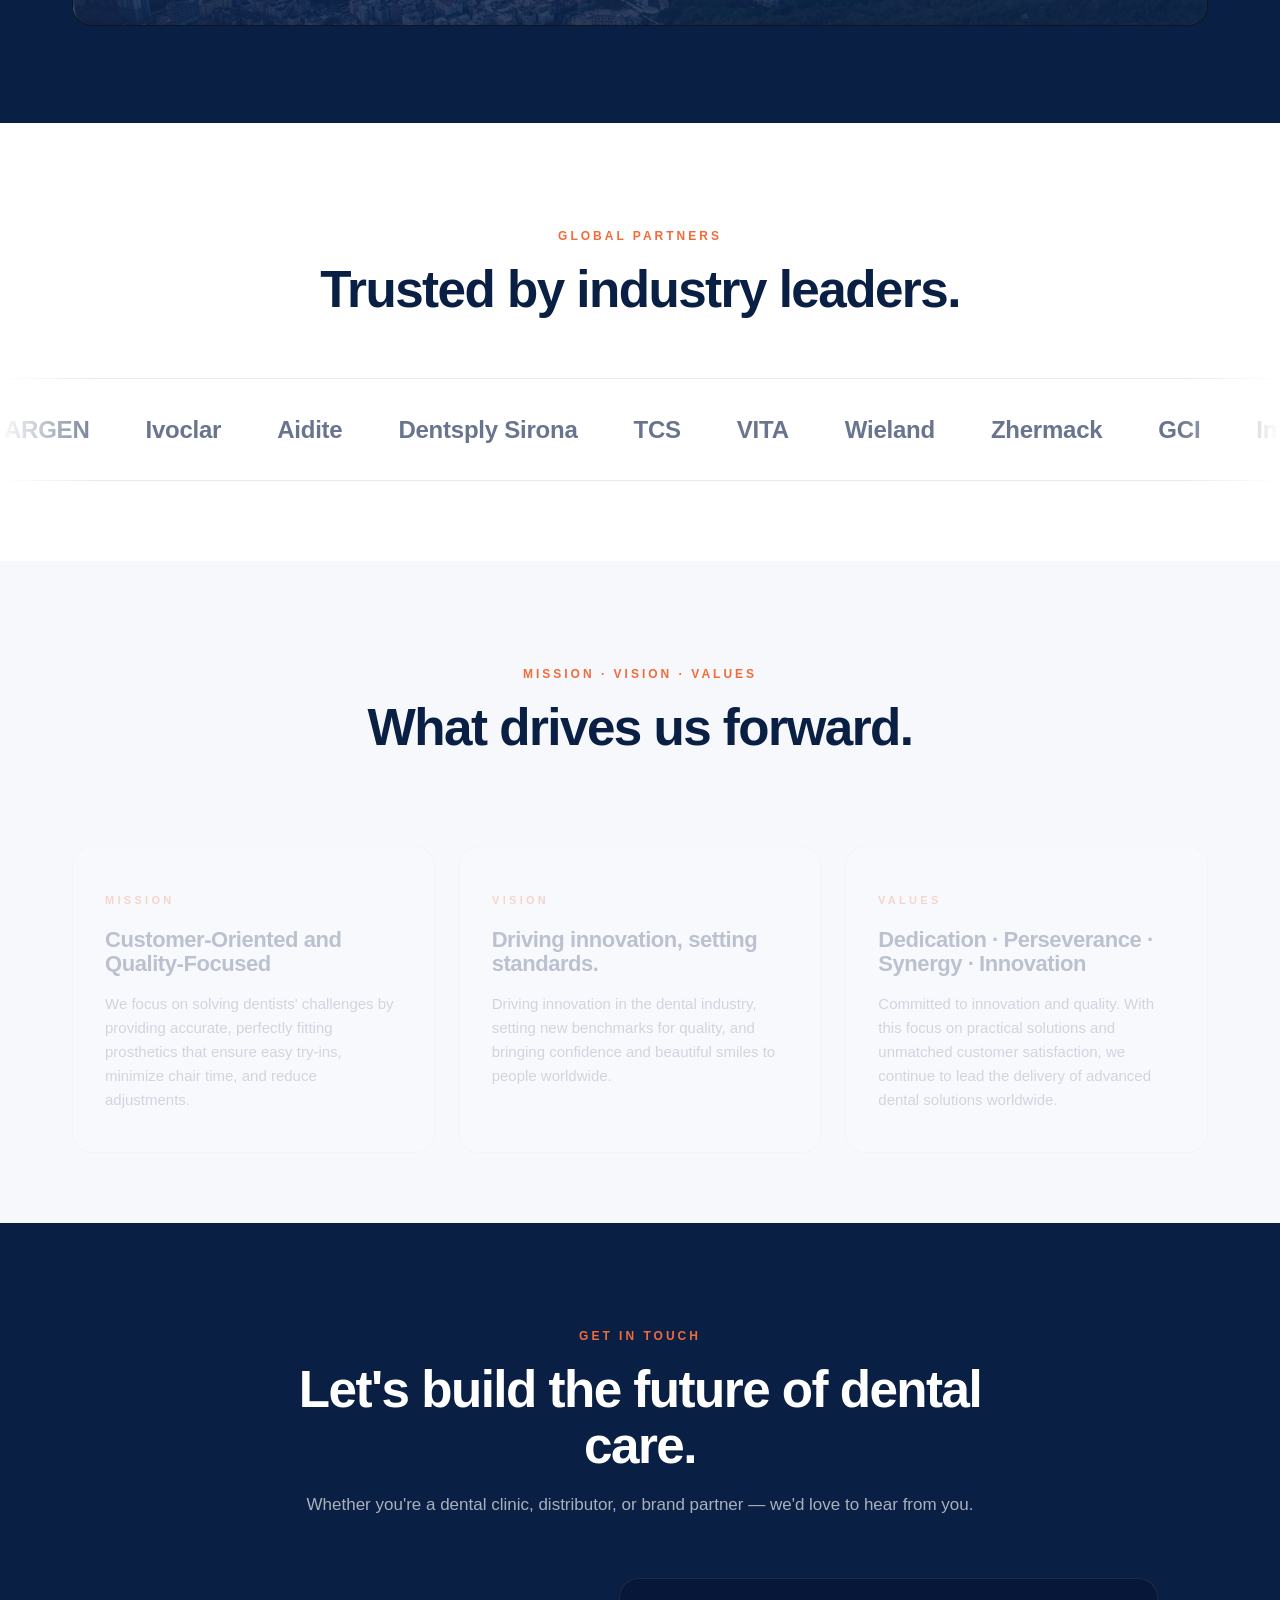
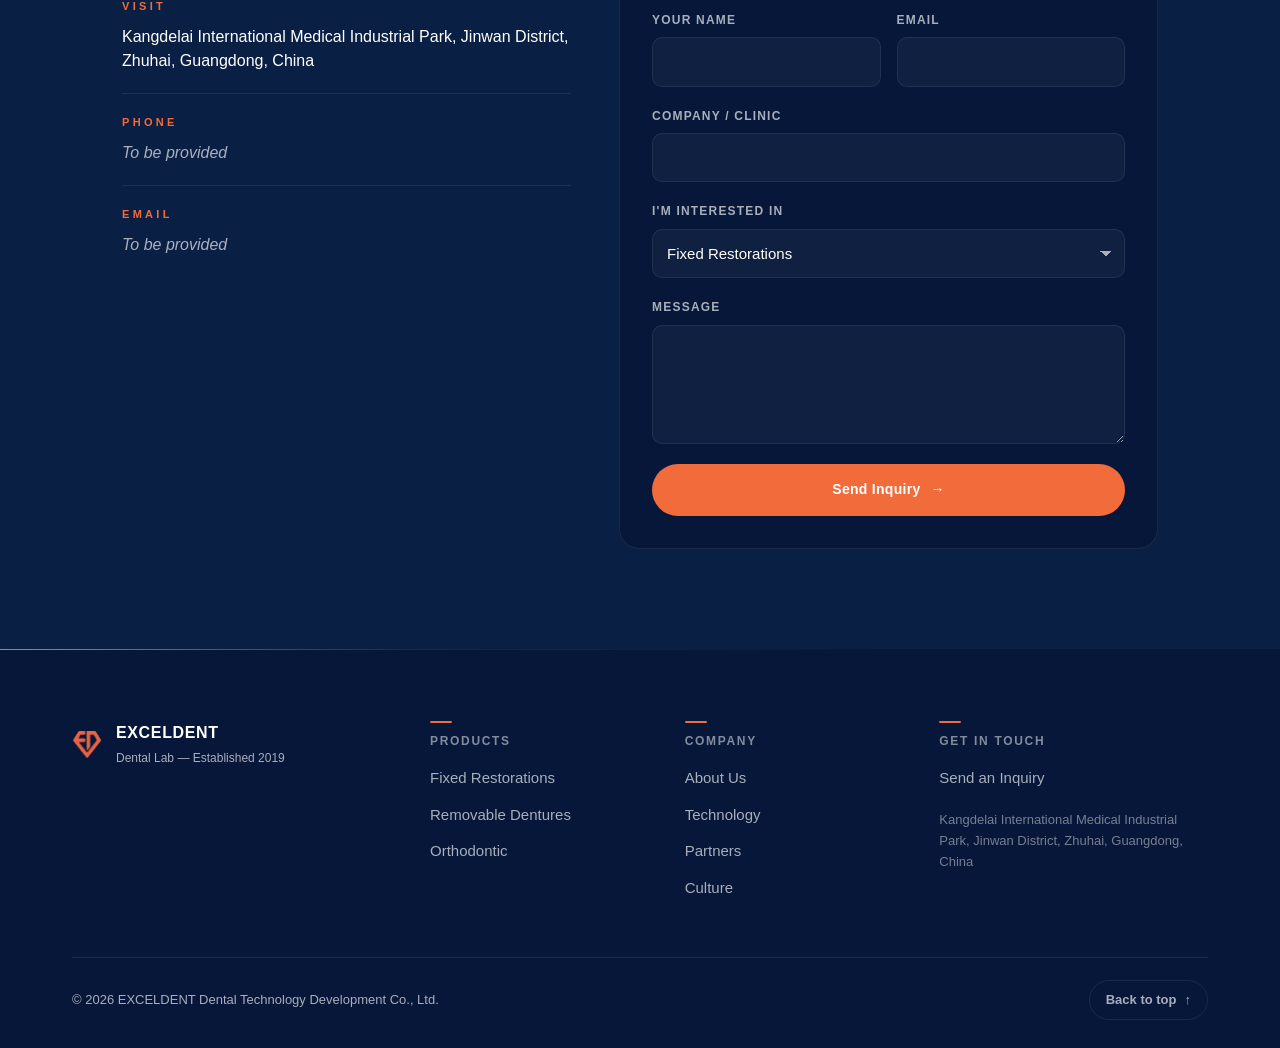
==== commit 6492b5c6: "Revert "portfolio: 移除导航与页脚品牌标识（钻石logo+EXCELDENT字样），页脚版权行改为个人概念设计非官方声明，meta描述中性化" This reverts commit" ====
--- a/index.html
+++ b/index.html
@@ -16,7 +16,7 @@
     })();
   </script>
   <title>个人作品集 · 企业官网概念设计</title>
-  <meta name="description" content="A personal front-end portfolio project: a concept redesign of a dental laboratory corporate website, hand-built with CSS and GSAP animation." />
+  <meta name="description" content="EXCELDENT Dental Technology Development Co., Ltd. — A high-tech enterprise specializing in high-end custom dental prosthetics for global markets, located in the Kangdelai International Medical Industrial Park, Zhuhai, China." />
   <!-- hero 底图预加载：259 KB，避免首屏背景延迟出现 -->
   <link rel="preload" as="image" href="assets/video/poster.jpg" />
   <link rel="stylesheet" href="styles.css" />
@@ -91,6 +91,15 @@
   <!-- ========== Header / Navigation ========== -->
   <header class="site-header" id="site-header">
     <div class="container nav">
+      <a href="#home" class="logo" aria-label="EXCELDENT Dental Lab">
+        <span class="logo-mark" aria-hidden="true">
+          <img src="assets/brand/diamond-logo.png" alt="" width="34" height="33" />
+        </span>
+        <span class="logo-text">
+          <span class="logo-name">EXCELDENT</span>
+          <span class="logo-sub" data-en="DENTAL LAB" data-cn="口腔实验室">DENTAL LAB</span>
+        </span>
+      </a>
 
       <nav class="nav-links" aria-label="Primary">
         <a href="#home" data-en="Home" data-cn="首页">Home</a>
@@ -591,9 +600,12 @@
         <!-- Brand -->
         <div class="footer-col footer-col--brand">
           <div class="footer-brand">
+            <span class="logo-mark" aria-hidden="true">
+              <img src="assets/brand/diamond-logo.png" alt="" width="30" height="29" />
+            </span>
             <div>
-              <div class="footer-name">PORTFOLIO</div>
-              <div class="footer-sub" data-en="Dental Lab Website Concept" data-cn="企业官网概念设计">Dental Lab Website Concept</div>
+              <div class="footer-name">EXCELDENT</div>
+              <div class="footer-sub" data-en="Dental Lab — Established 2019" data-cn="口腔实验室 — 始于 2019">Dental Lab — Established 2019</div>
             </div>
           </div>
         </div>
@@ -631,7 +643,7 @@
       </div>
 
       <div class="footer-bottom">
-        <div class="footer-text" data-en="© 2026 · Personal concept design, not an official corporate site." data-cn="© 2026 · 个人概念设计，非企业官方站点">© 2026 · Personal concept design, not an official corporate site.</div>
+        <div class="footer-text" data-en="© 2026 EXCELDENT Dental Technology Development Co., Ltd." data-cn="© 2026 珠海优里卡齿科技术开发有限公司">© 2026 EXCELDENT Dental Technology Development Co., Ltd.</div>
         <button class="footer-top-btn" id="footer-top-btn" type="button">
           <span data-en="Back to top" data-cn="返回顶部">Back to top</span>
           <span class="footer-top-arrow" aria-hidden="true">↑</span>
--- a/styles.css
+++ b/styles.css
@@ -120,6 +120,33 @@
   justify-content: space-between;
   height: 72px;
   gap: 24px;
+}
+.logo {
+  display: flex;
+  align-items: center;
+  gap: 12px;
+  color: var(--navy-900);
+}
+.logo-mark {
+  color: var(--orange);
+  display: inline-flex;
+}
+.logo-text {
+  display: flex;
+  flex-direction: column;
+  line-height: 1;
+}
+.logo-name {
+  font-weight: 900;
+  letter-spacing: 0.04em;
+  font-size: 16px;
+  color: var(--navy-900);
+}
+.logo-sub {
+  font-size: 9px;
+  letter-spacing: 0.3em;
+  color: var(--muted);
+  margin-top: 4px;
 }
 .nav-links {
   display: flex;
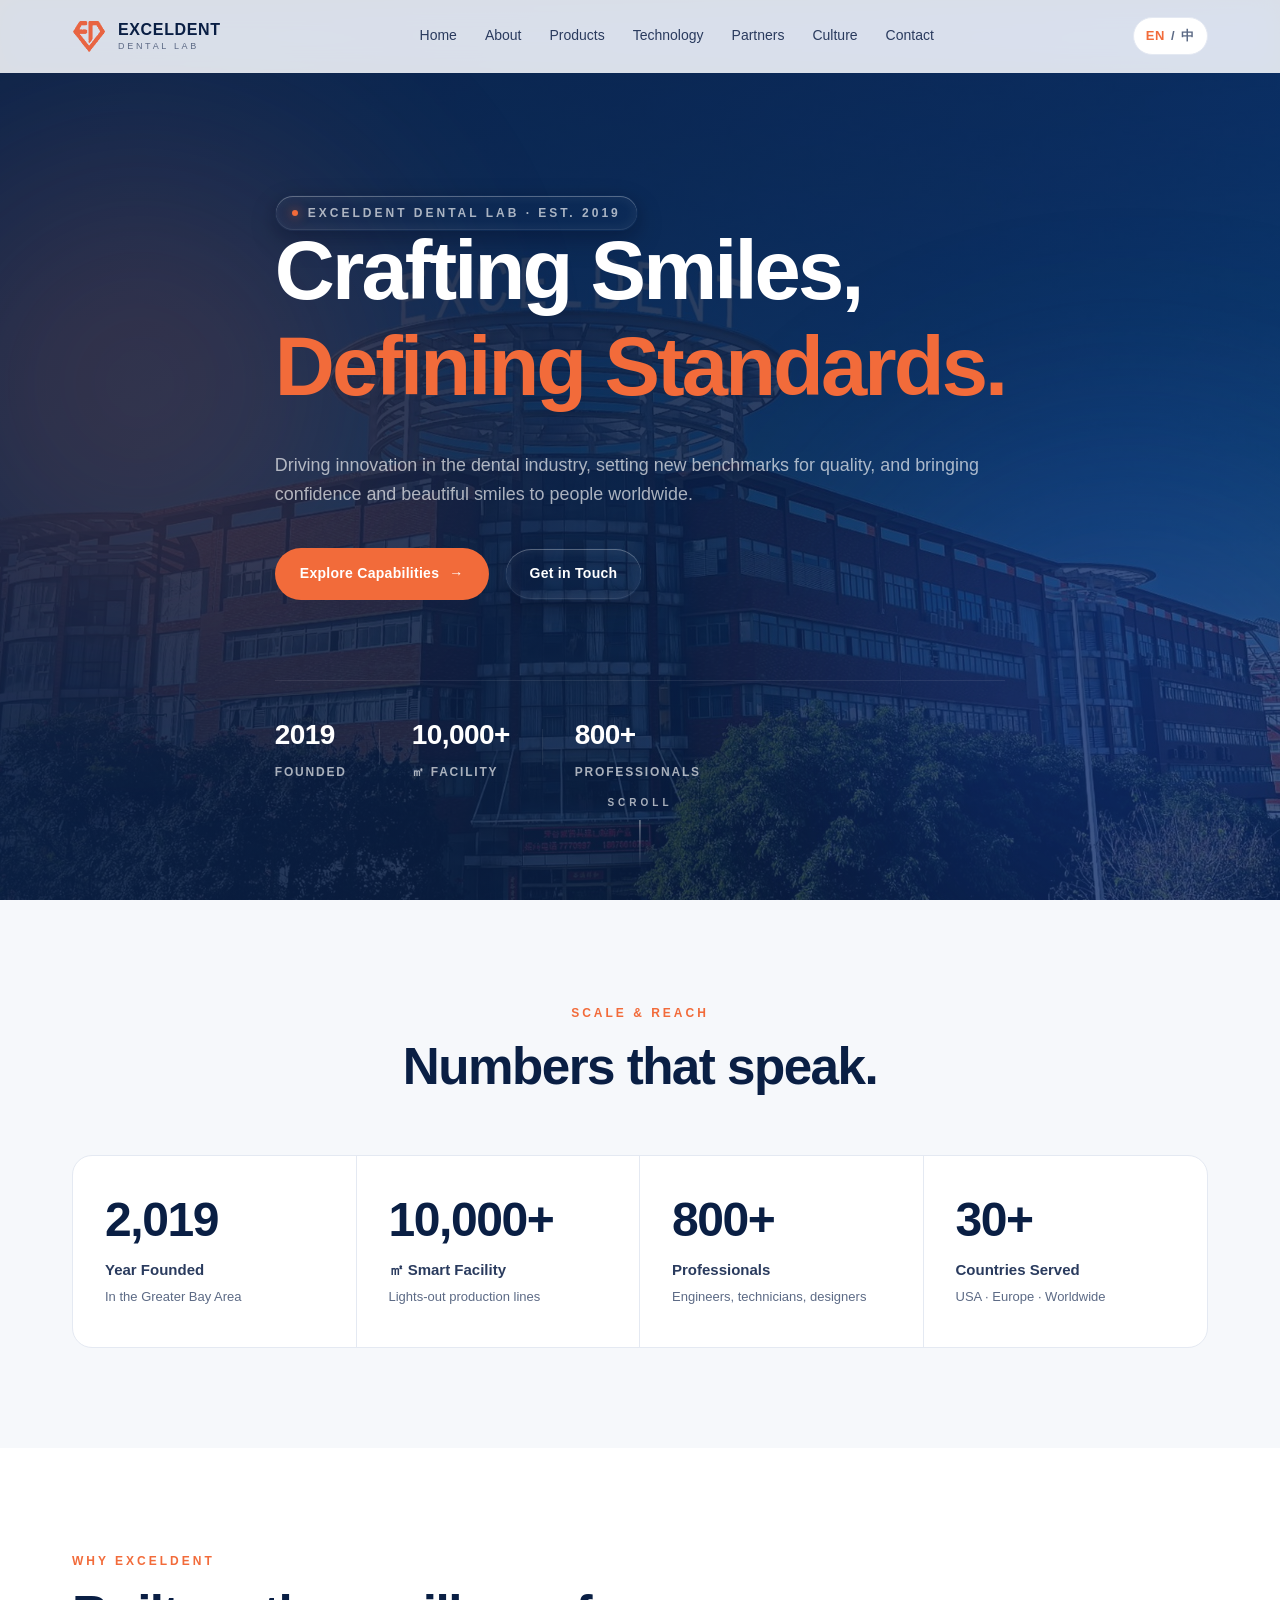
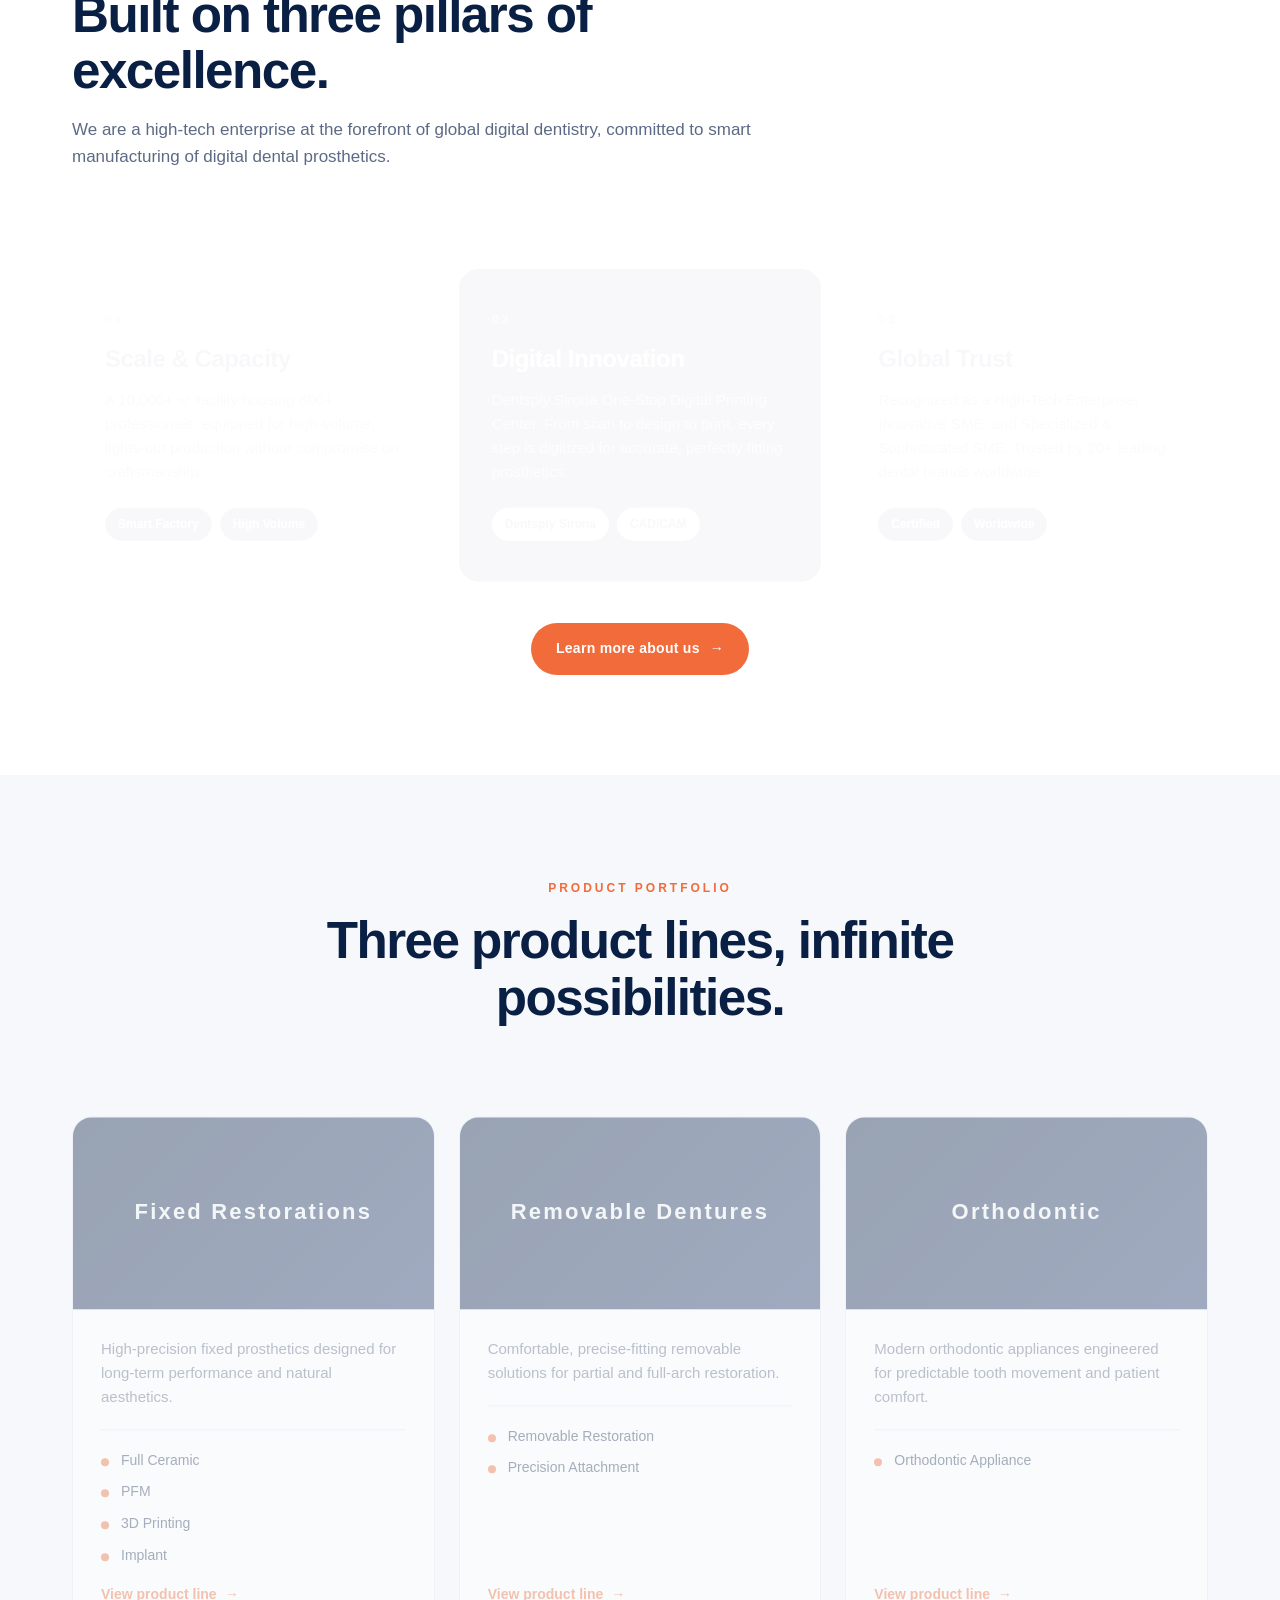
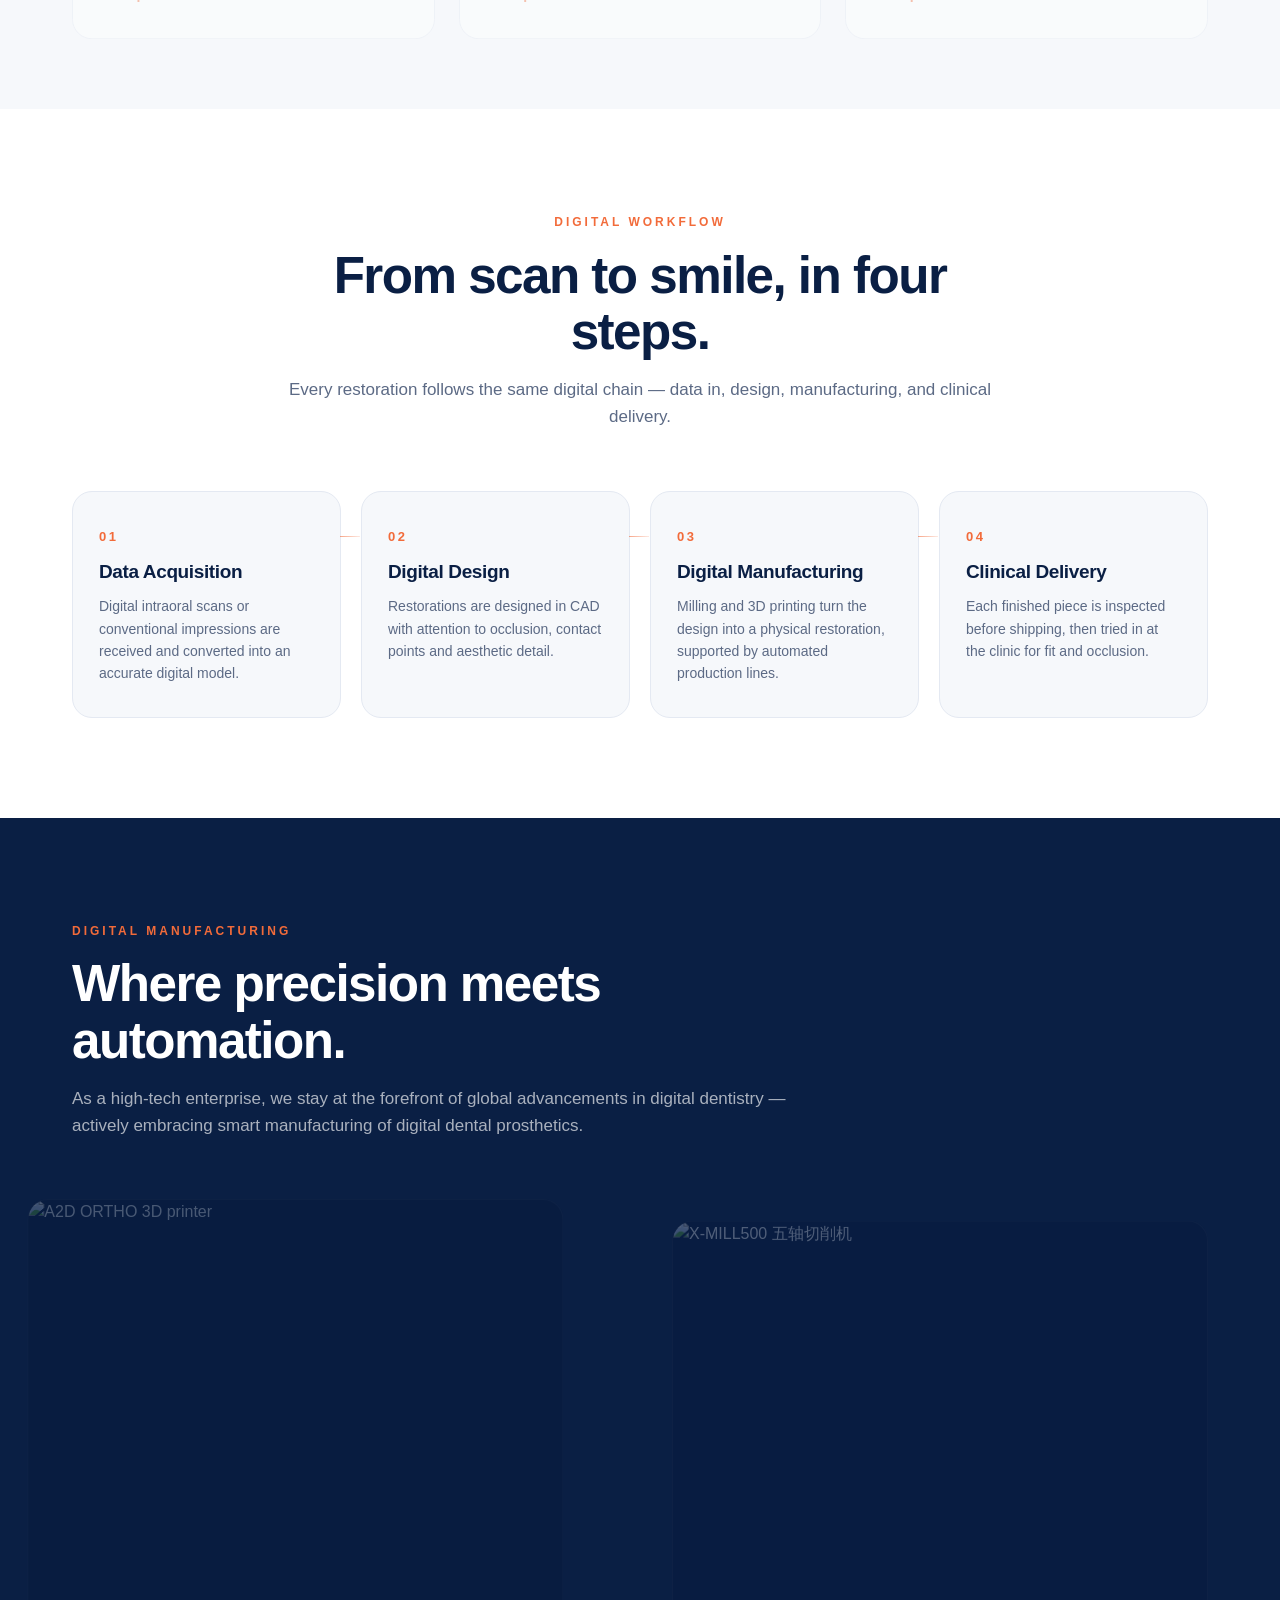
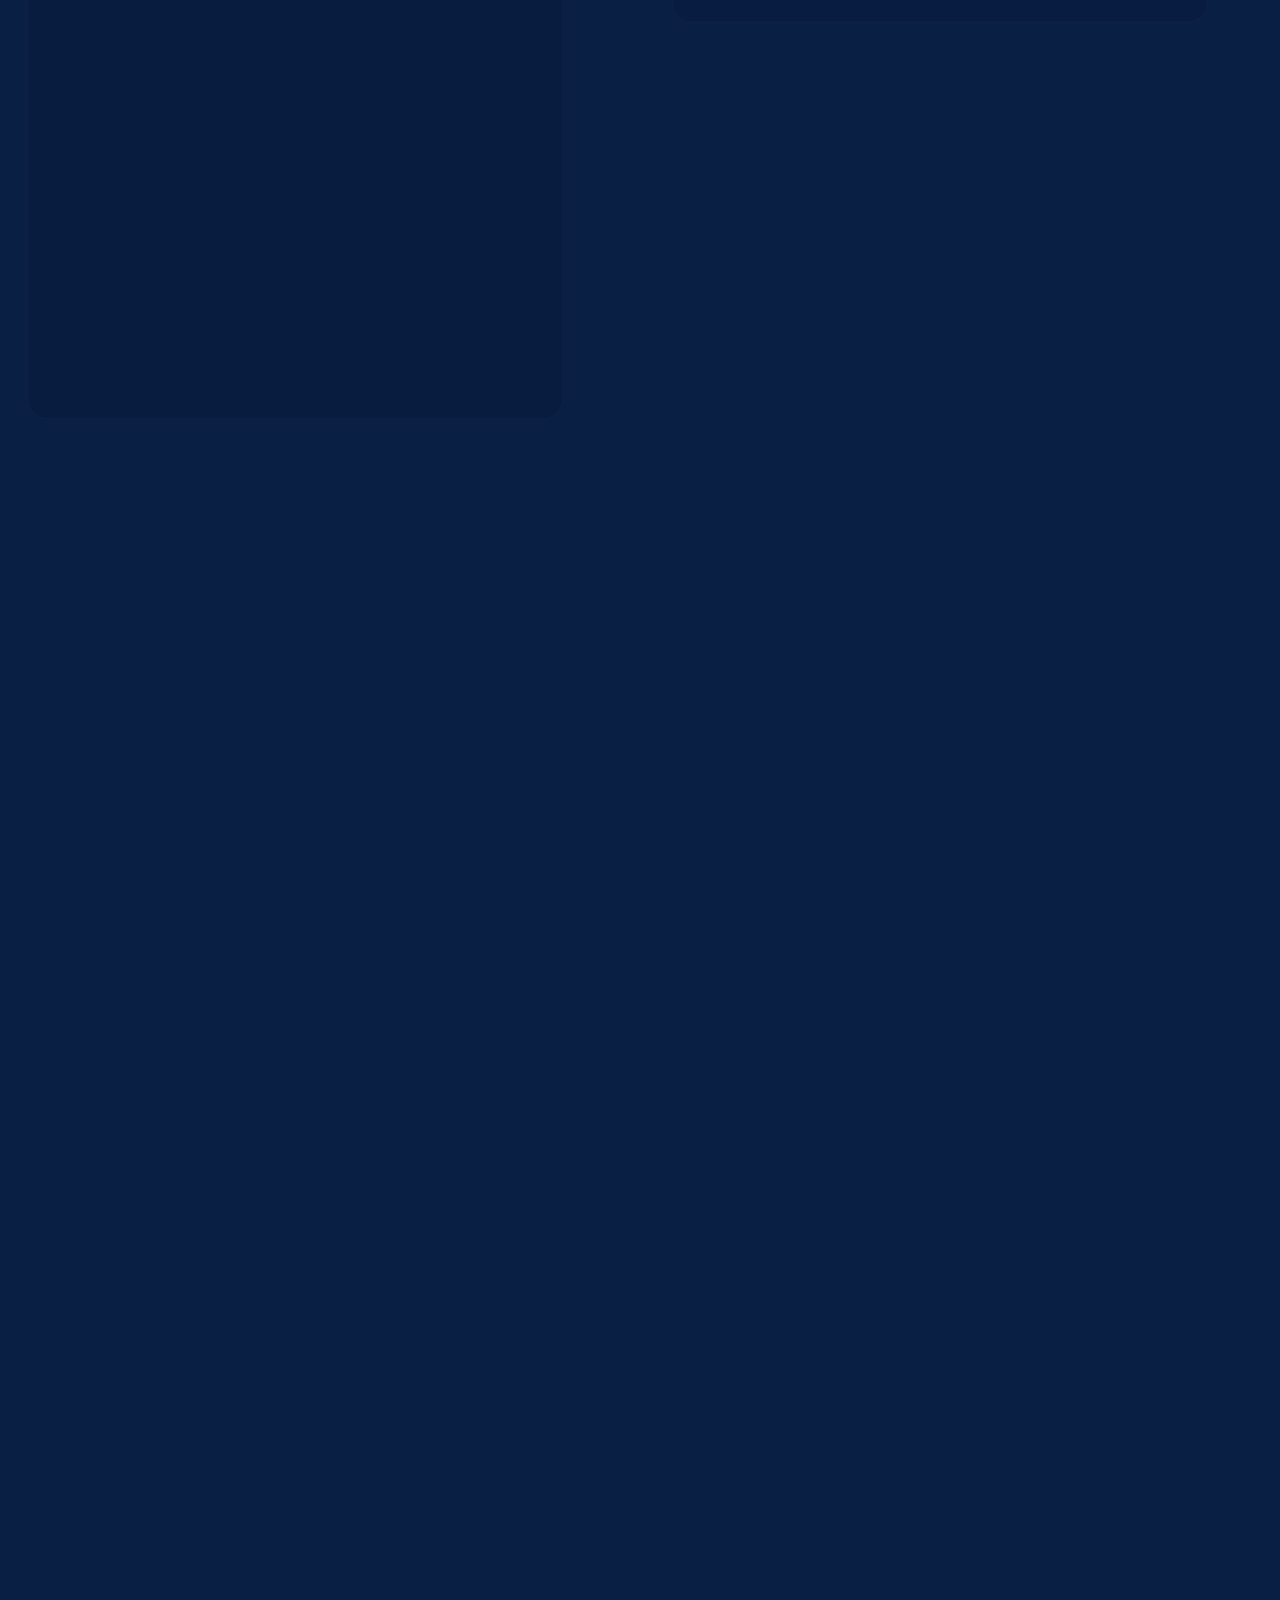
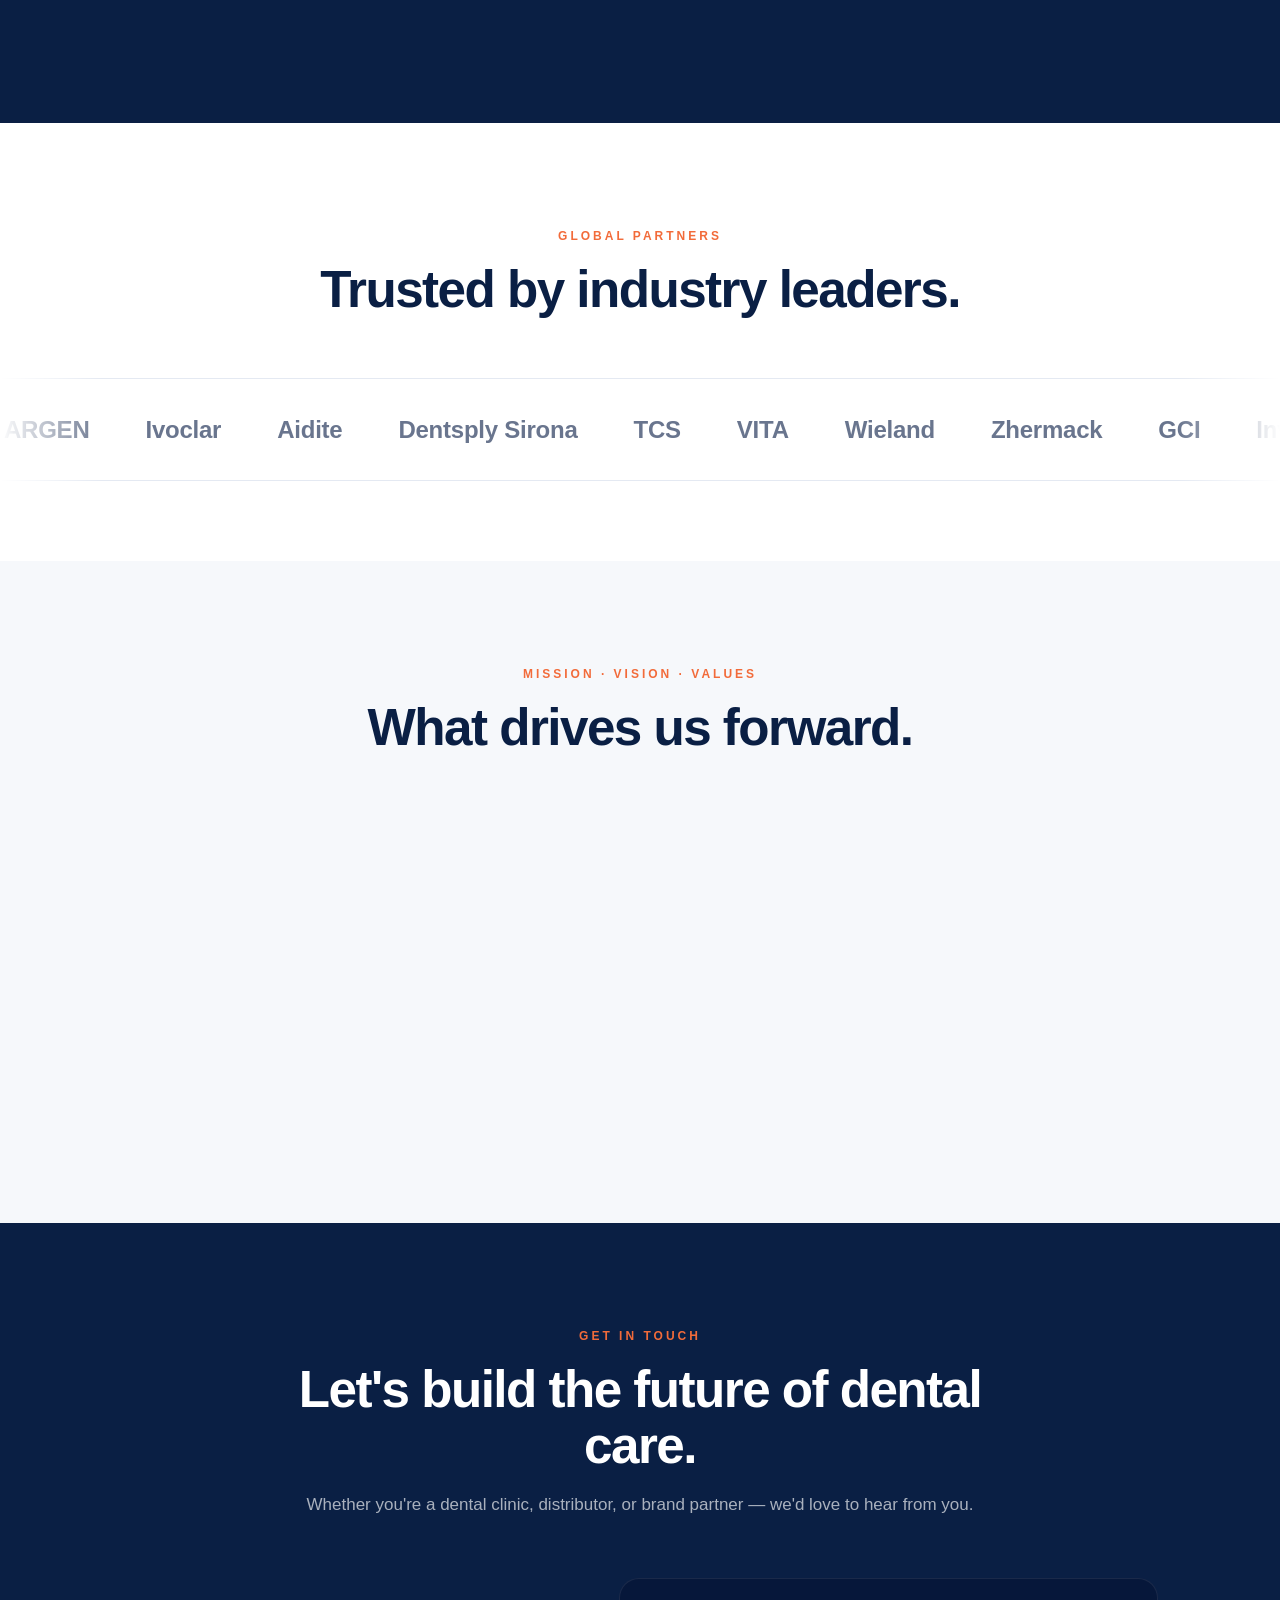
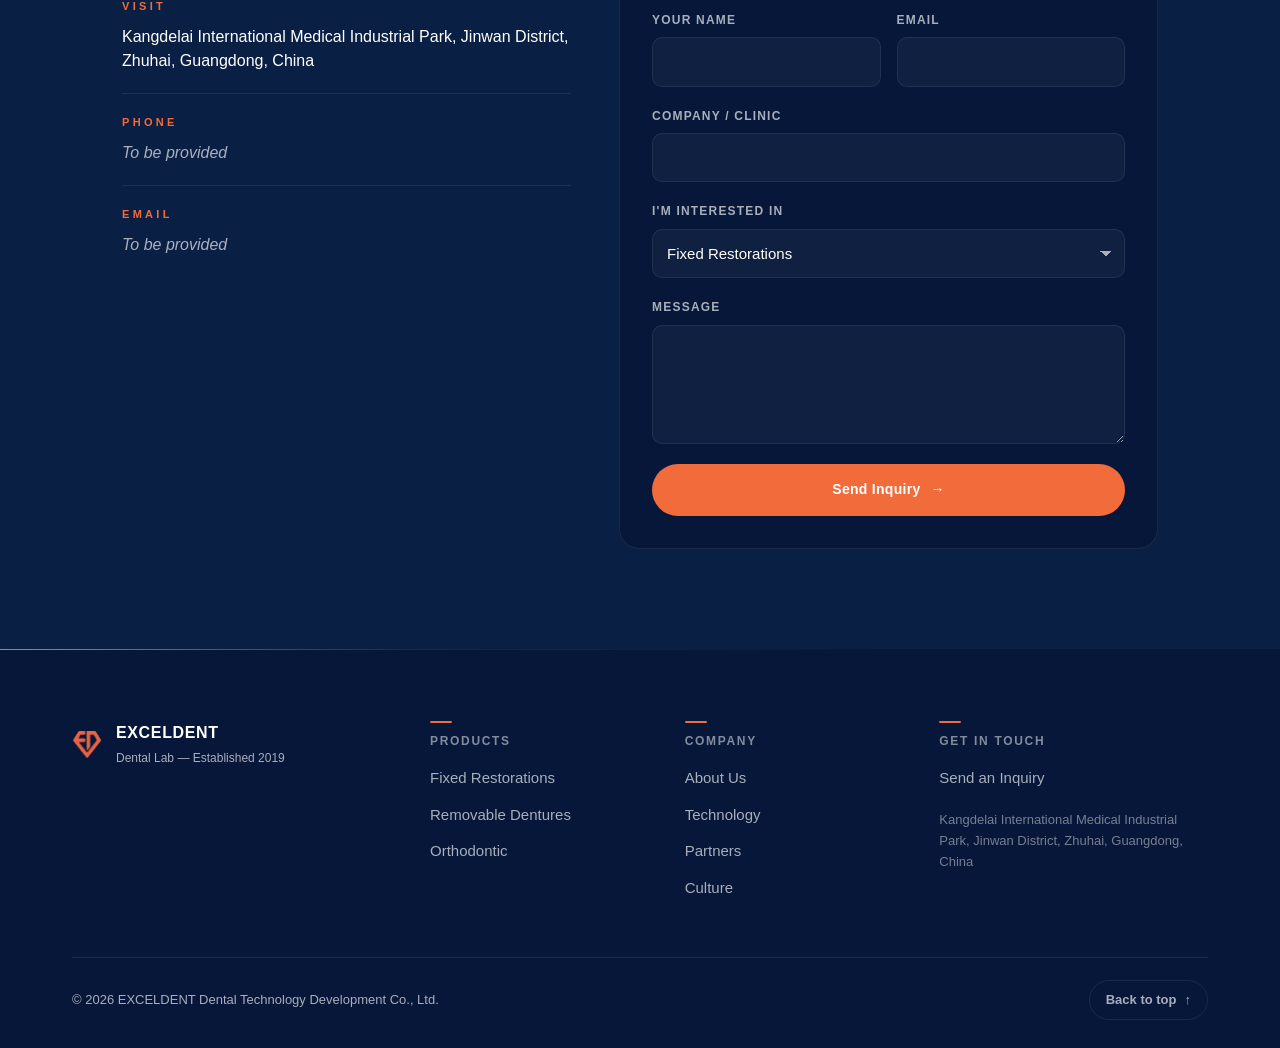
==== commit ac3ed4d3: "portfolio: 加入透明占位favicon，覆盖浏览器缓存的品牌图标使标签页无图标" ====
--- a/index.html
+++ b/index.html
@@ -16,6 +16,7 @@
     })();
   </script>
   <title>个人作品集 · 企业官网概念设计</title>
+  <link rel="icon" href="[data-uri]" />
   <meta name="description" content="EXCELDENT Dental Technology Development Co., Ltd. — A high-tech enterprise specializing in high-end custom dental prosthetics for global markets, located in the Kangdelai International Medical Industrial Park, Zhuhai, China." />
   <!-- hero 底图预加载：259 KB，避免首屏背景延迟出现 -->
   <link rel="preload" as="image" href="assets/video/poster.jpg" />
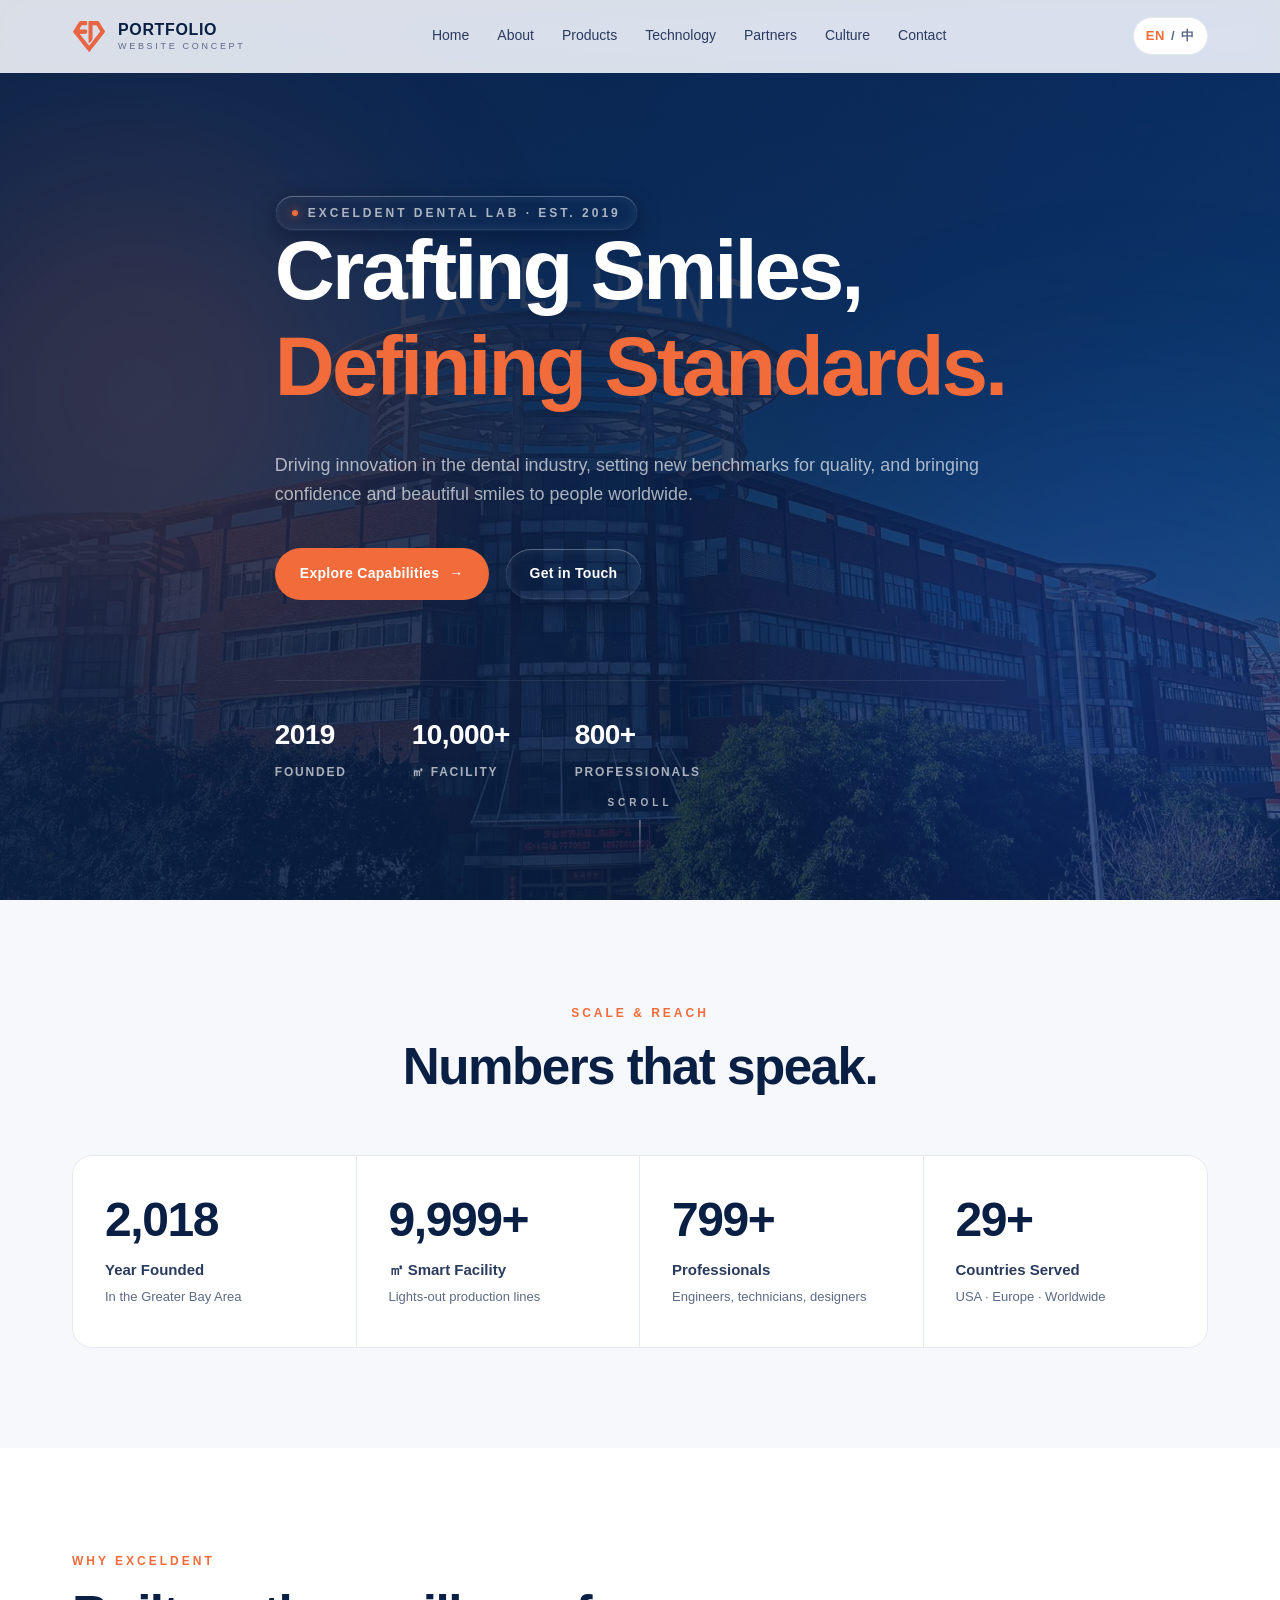
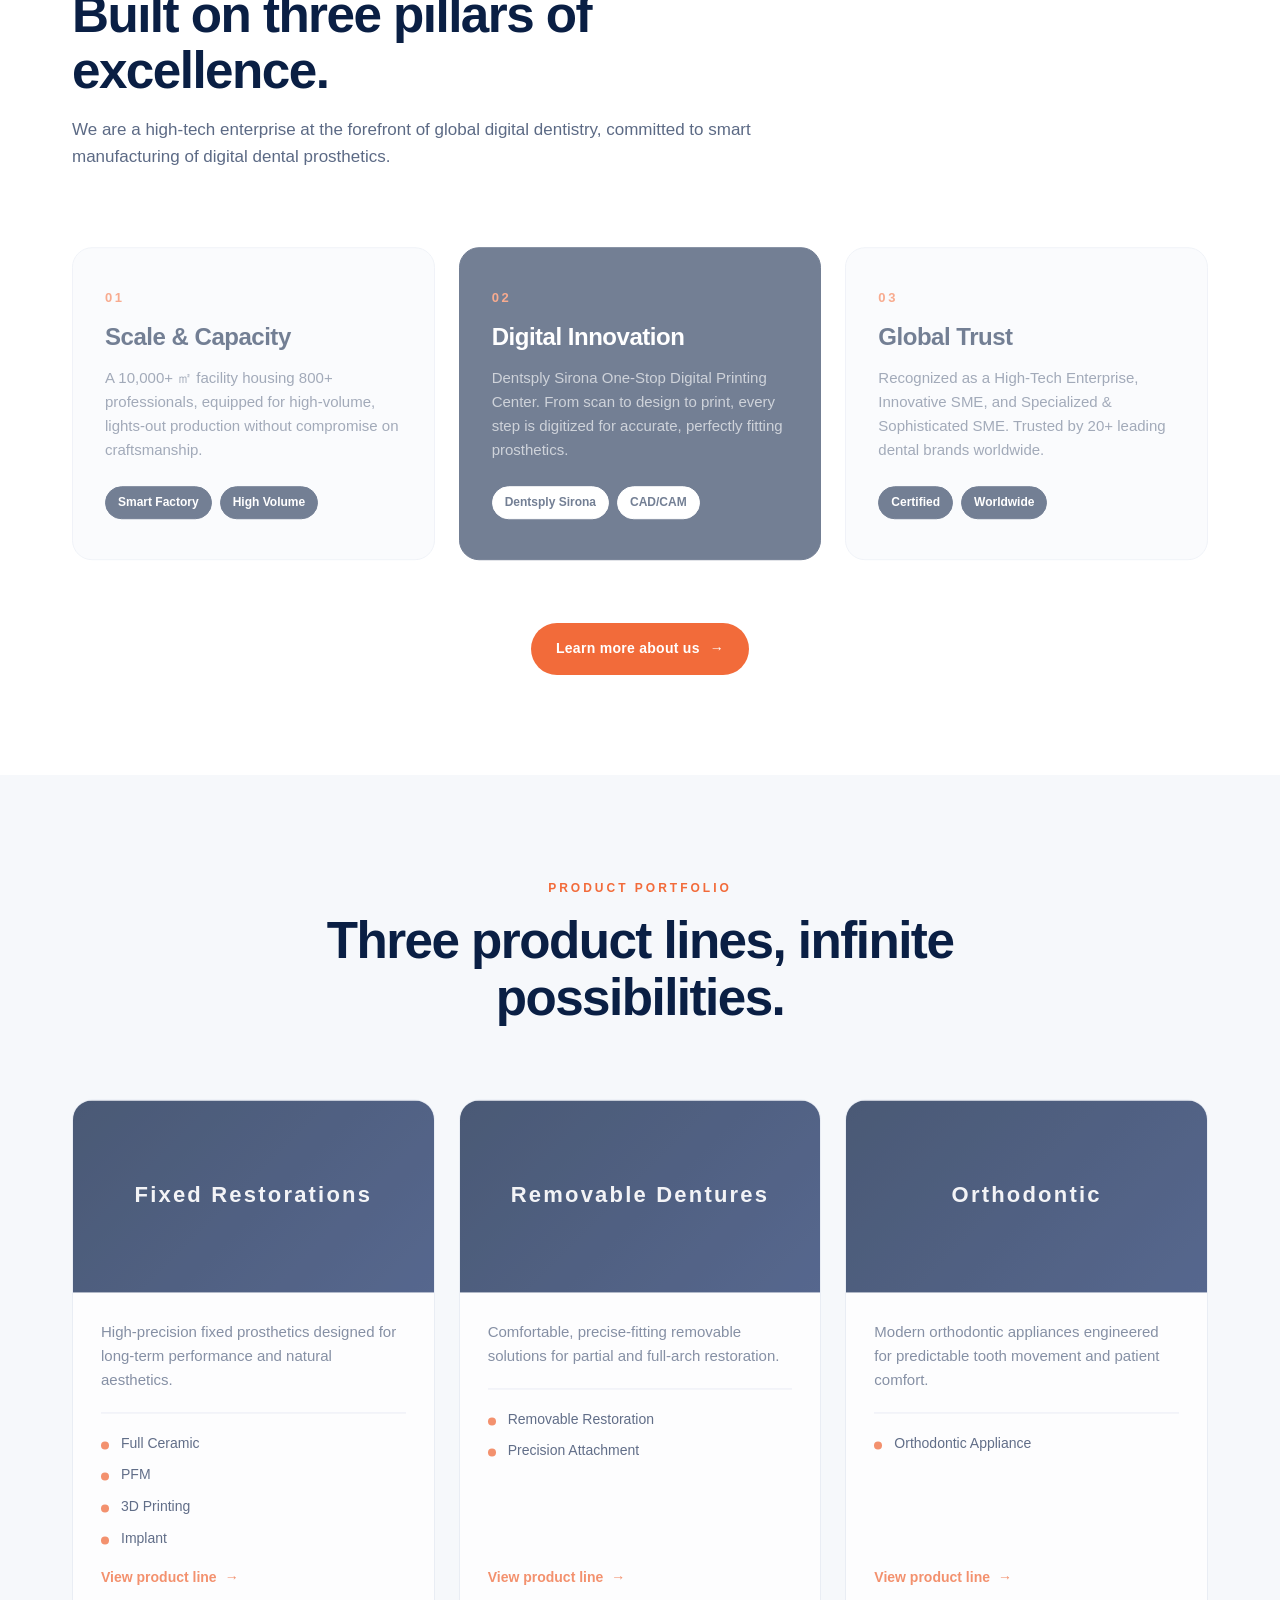
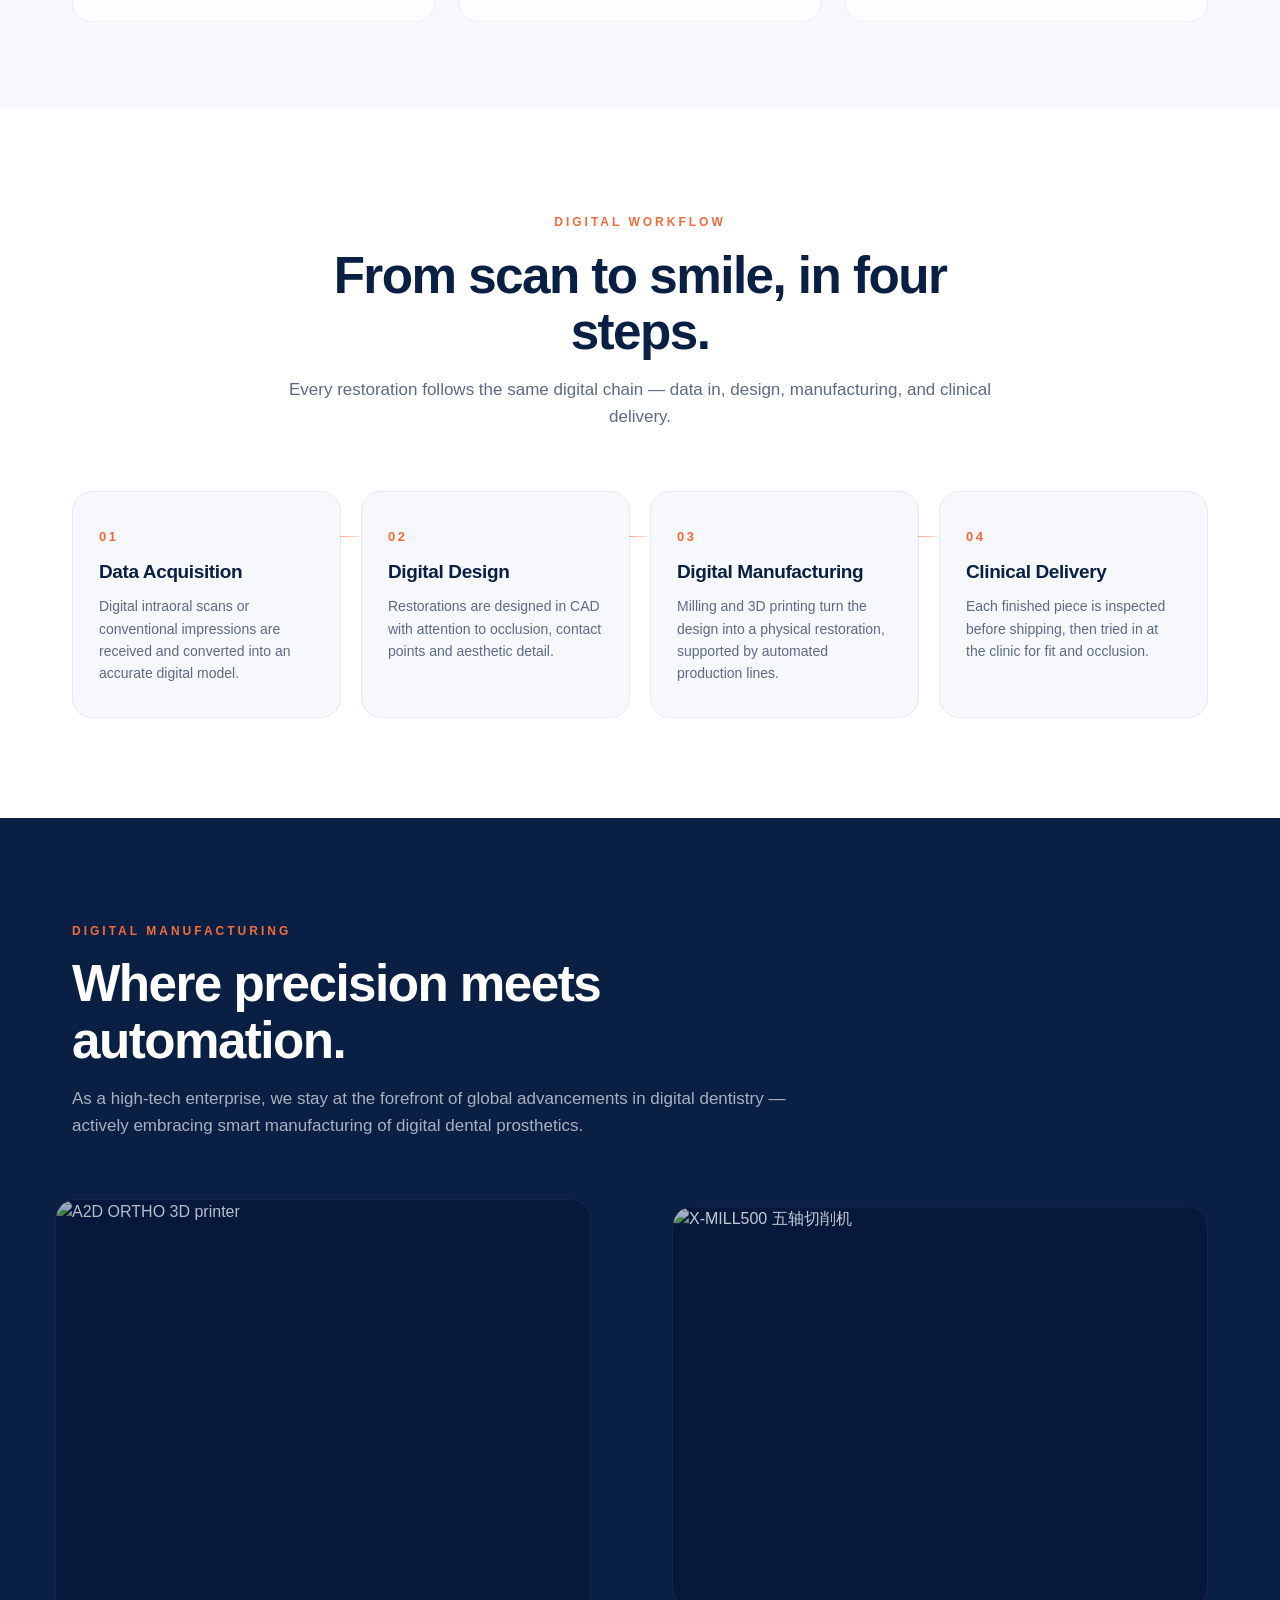
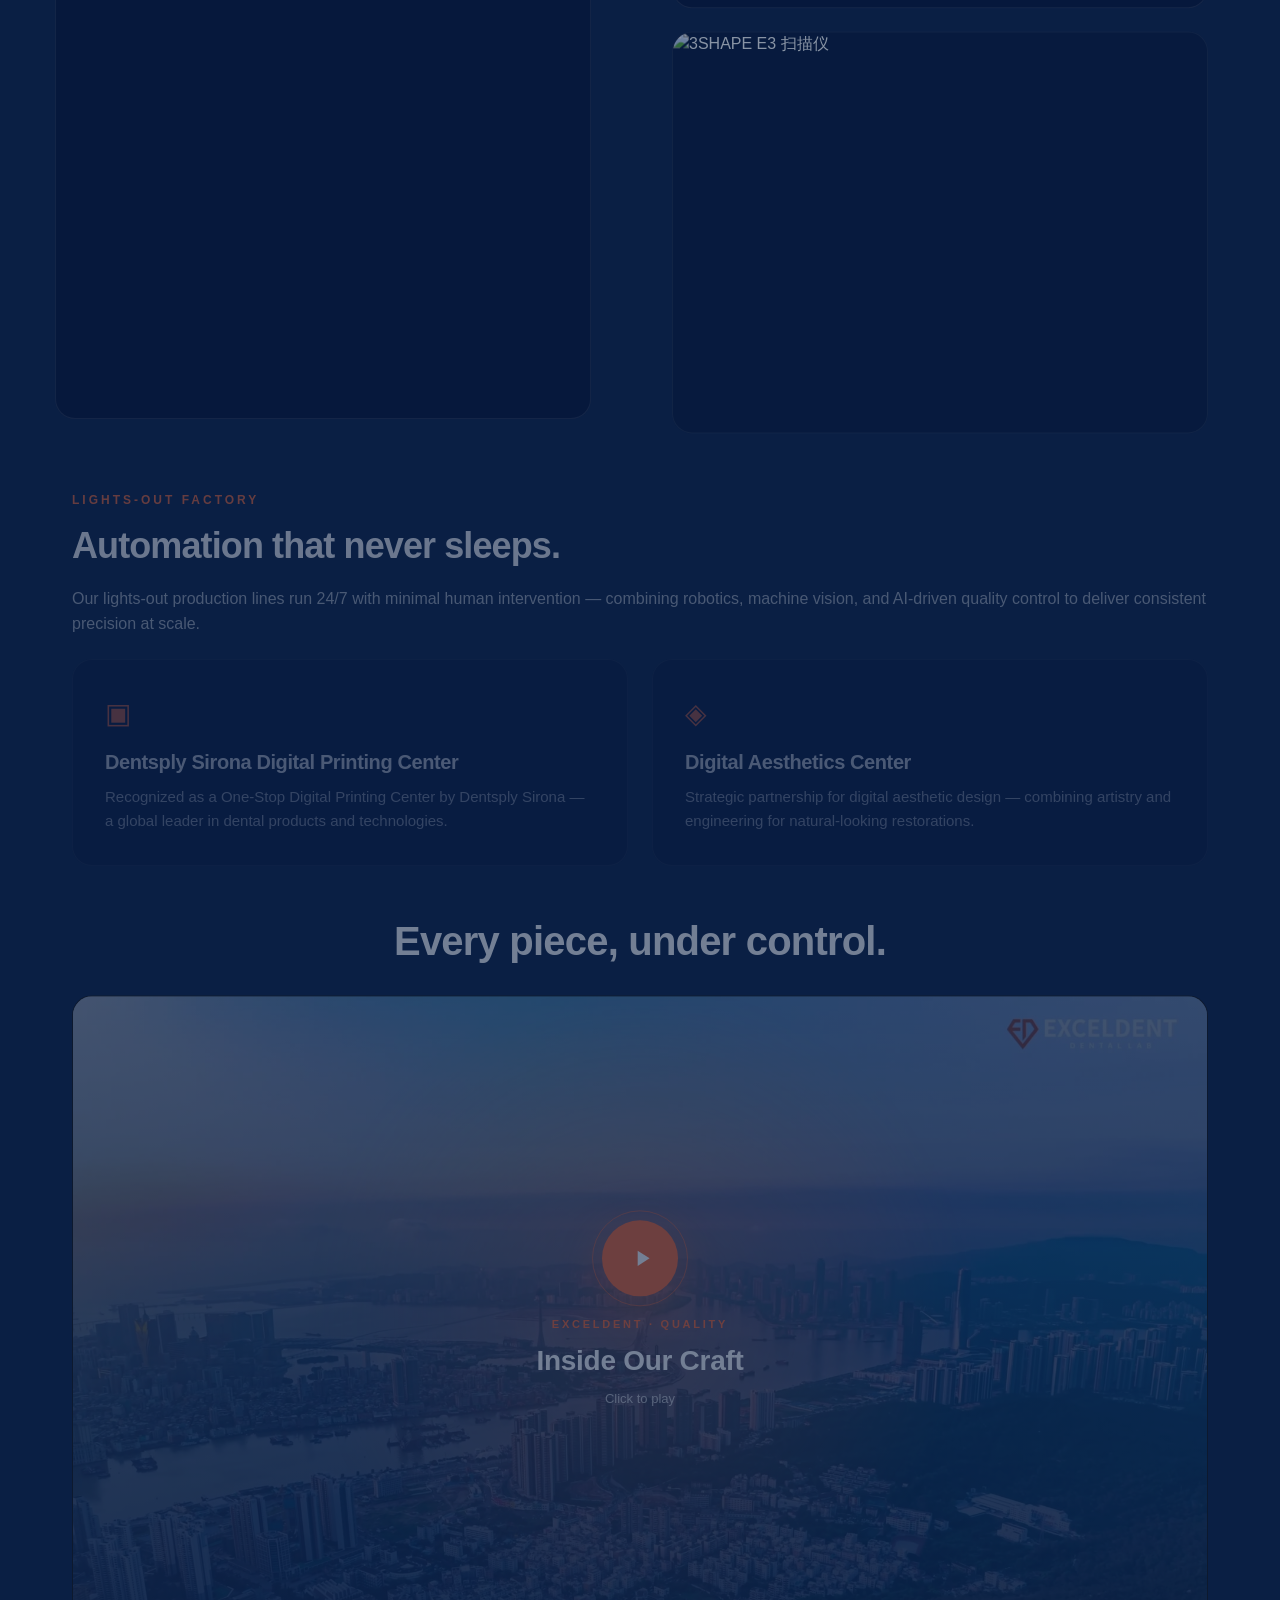
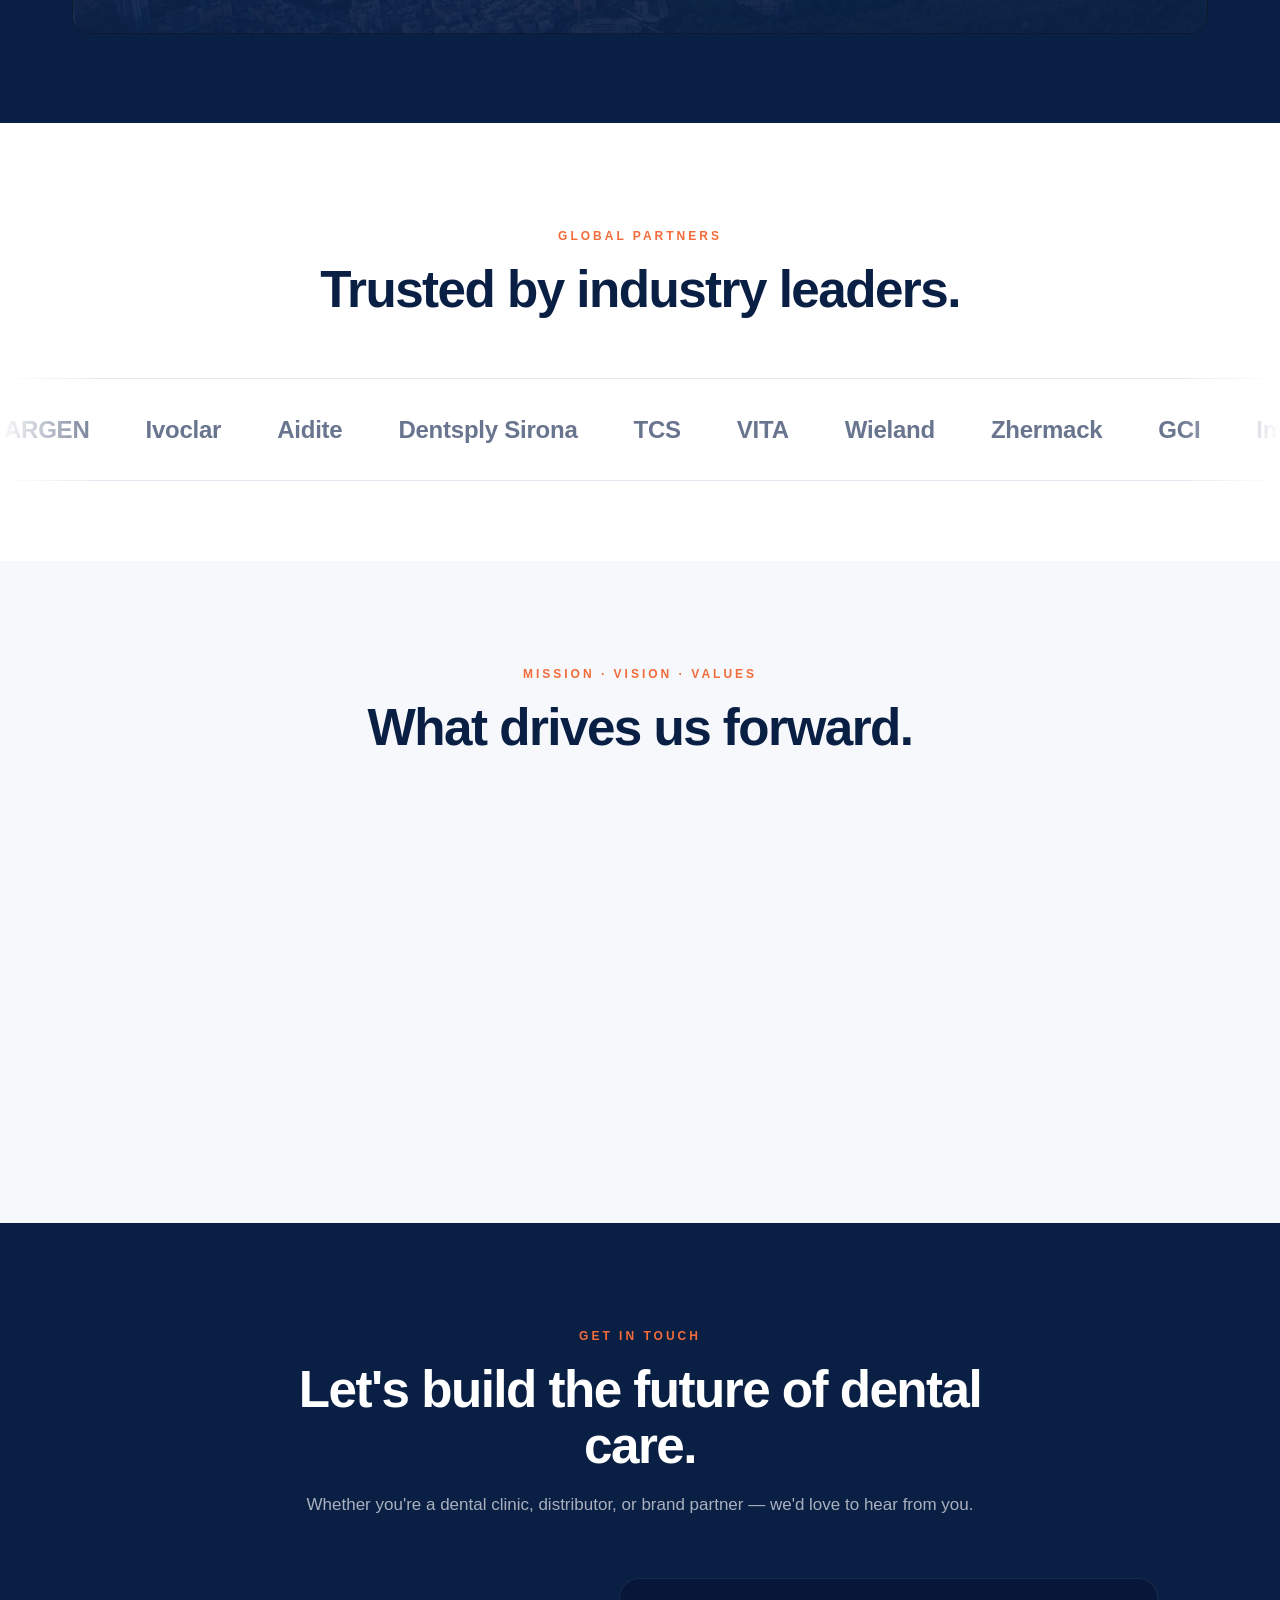
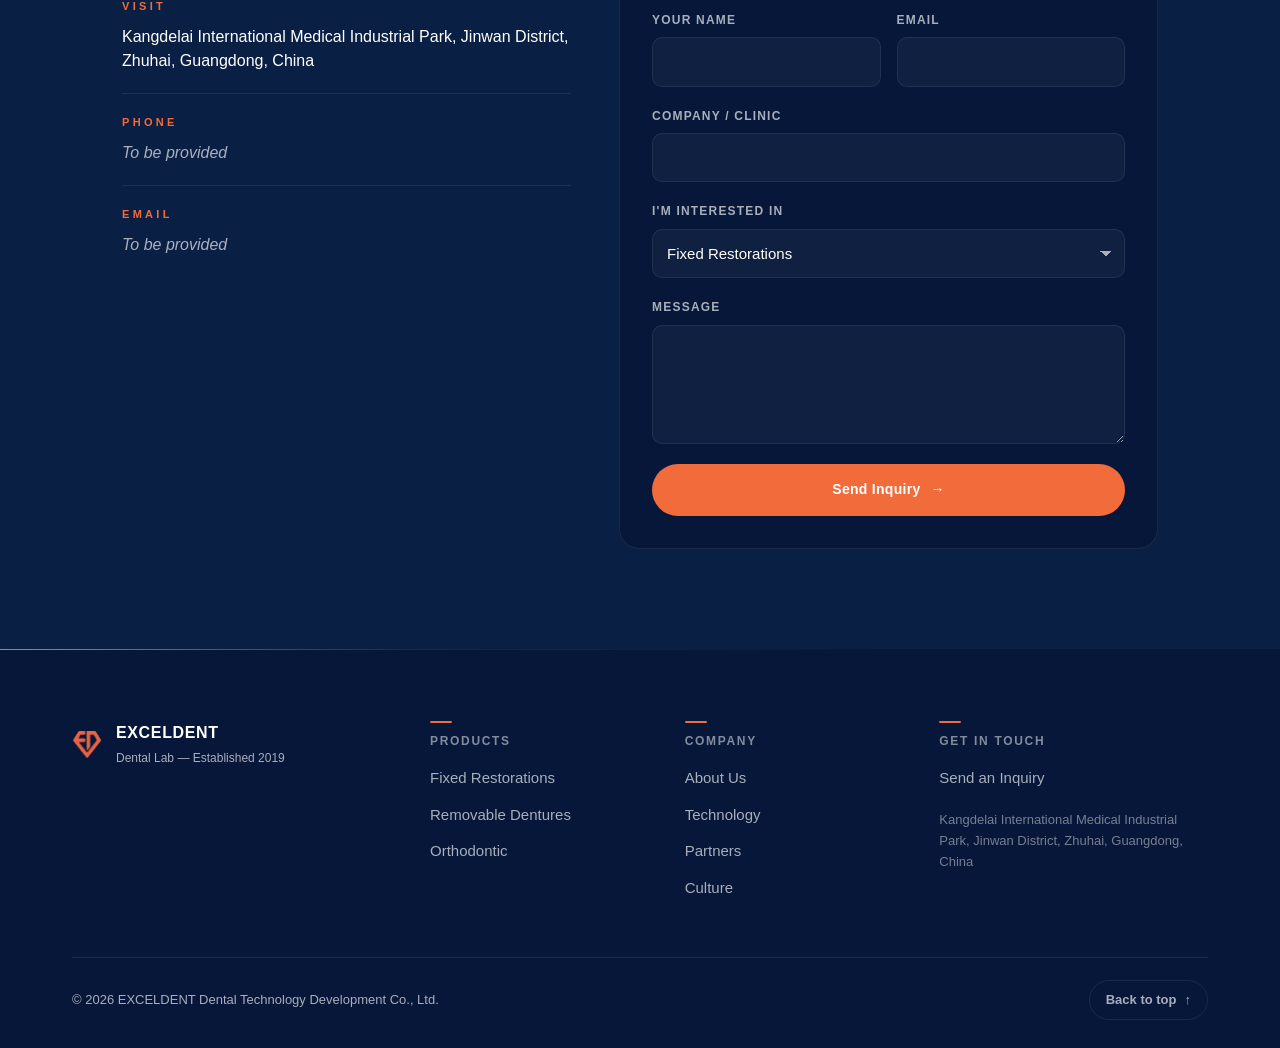
==== commit 325cc6e3: "portfolio: 导航标识改为 PORTFOLIO/个人作品集 + WEBSITE CONCEPT/企业官网概念（双语），移除透明占位favicon" ====
--- a/index.html
+++ b/index.html
@@ -16,7 +16,6 @@
     })();
   </script>
   <title>个人作品集 · 企业官网概念设计</title>
-  <link rel="icon" href="[data-uri]" />
   <meta name="description" content="EXCELDENT Dental Technology Development Co., Ltd. — A high-tech enterprise specializing in high-end custom dental prosthetics for global markets, located in the Kangdelai International Medical Industrial Park, Zhuhai, China." />
   <!-- hero 底图预加载：259 KB，避免首屏背景延迟出现 -->
   <link rel="preload" as="image" href="assets/video/poster.jpg" />
@@ -92,13 +91,13 @@
   <!-- ========== Header / Navigation ========== -->
   <header class="site-header" id="site-header">
     <div class="container nav">
-      <a href="#home" class="logo" aria-label="EXCELDENT Dental Lab">
+      <a href="#home" class="logo" aria-label="Portfolio — Dental Lab Website Concept">
         <span class="logo-mark" aria-hidden="true">
           <img src="assets/brand/diamond-logo.png" alt="" width="34" height="33" />
         </span>
         <span class="logo-text">
-          <span class="logo-name">EXCELDENT</span>
-          <span class="logo-sub" data-en="DENTAL LAB" data-cn="口腔实验室">DENTAL LAB</span>
+          <span class="logo-name" data-en="PORTFOLIO" data-cn="个人作品集">PORTFOLIO</span>
+          <span class="logo-sub" data-en="WEBSITE CONCEPT" data-cn="企业官网概念">WEBSITE CONCEPT</span>
         </span>
       </a>
 
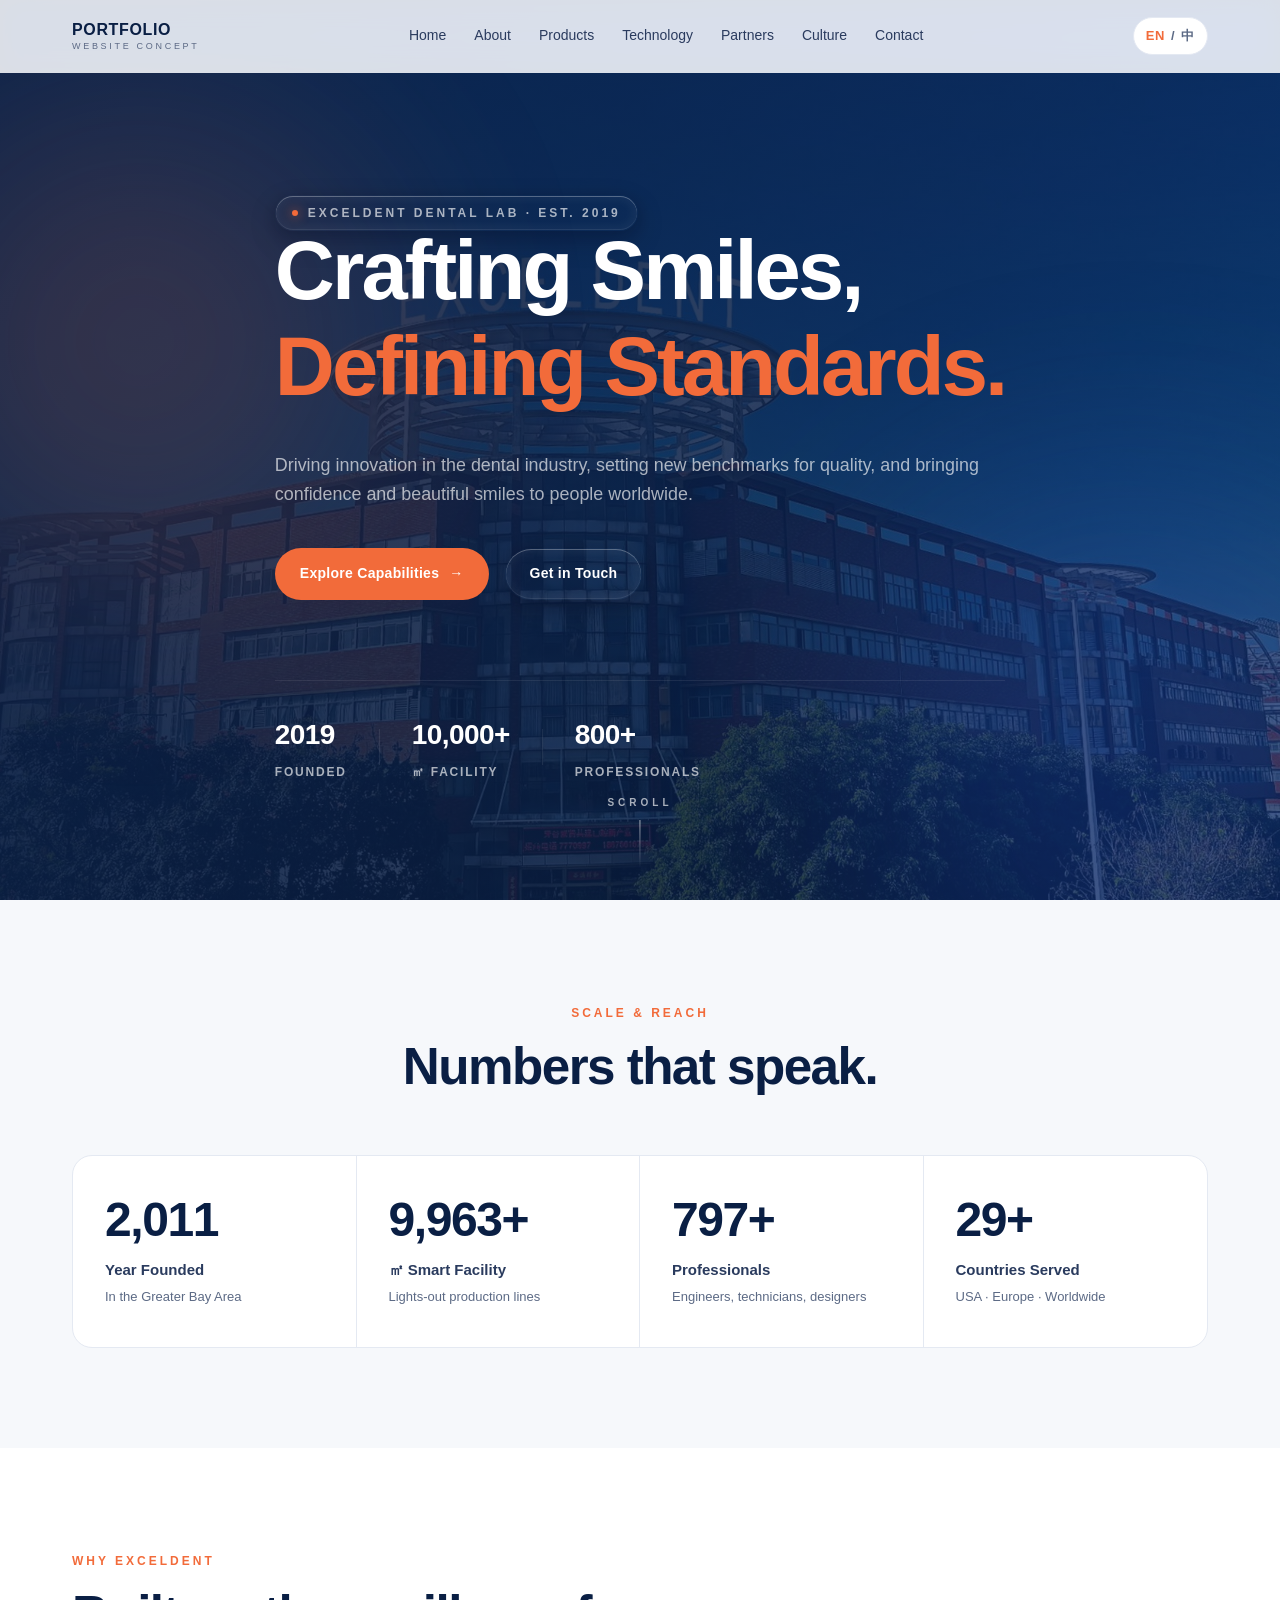
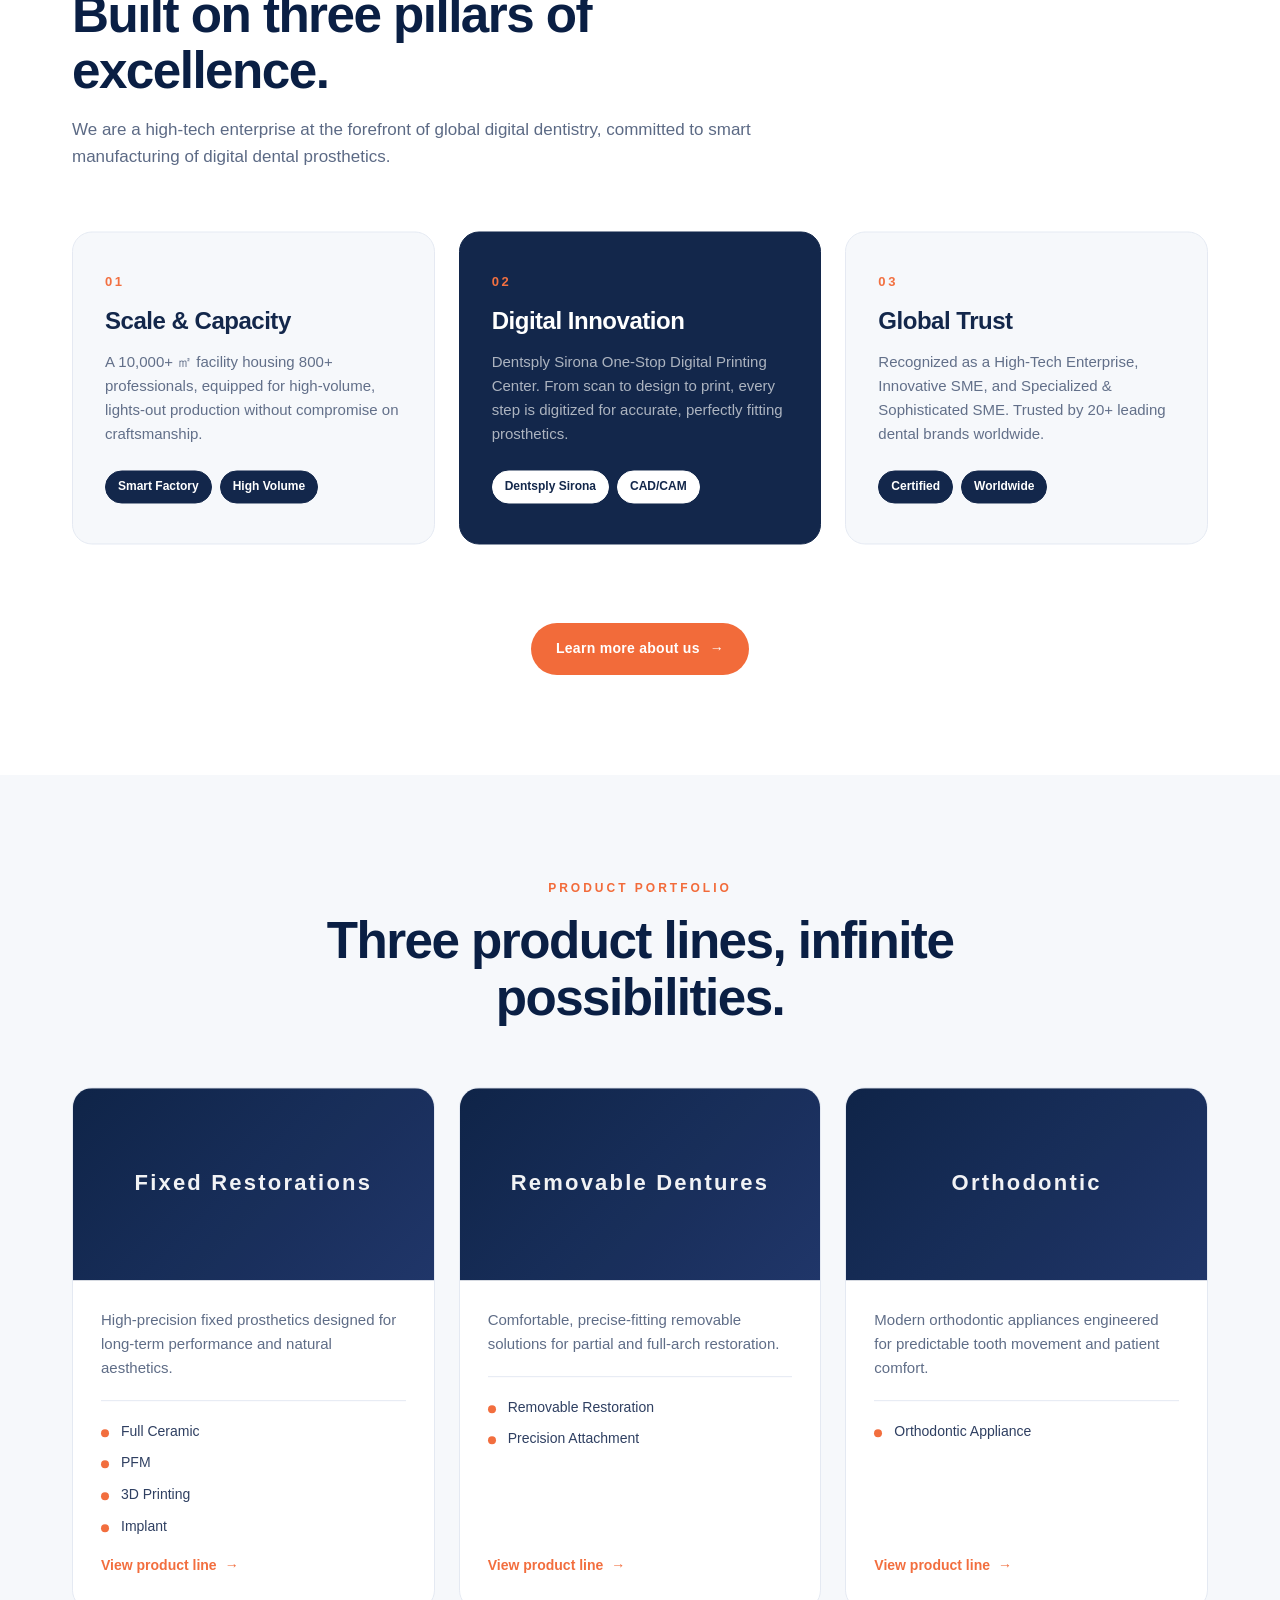
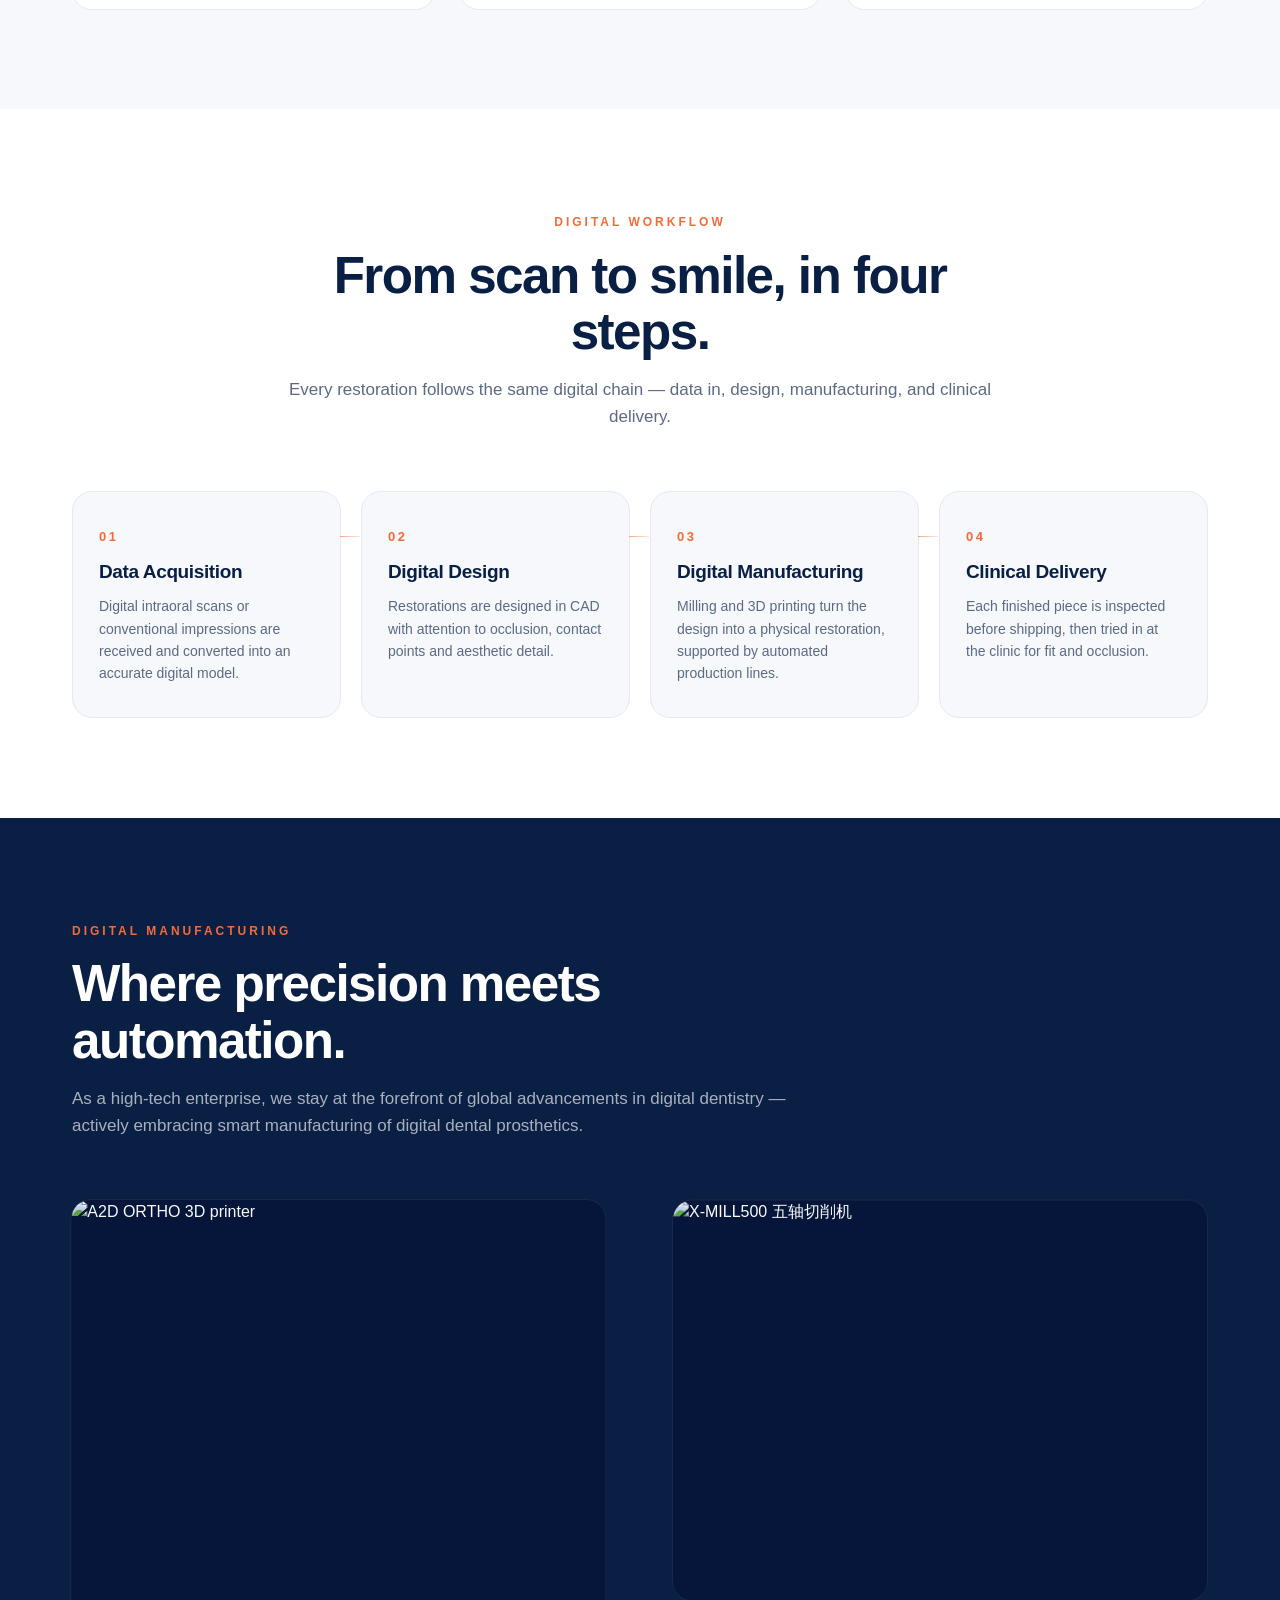
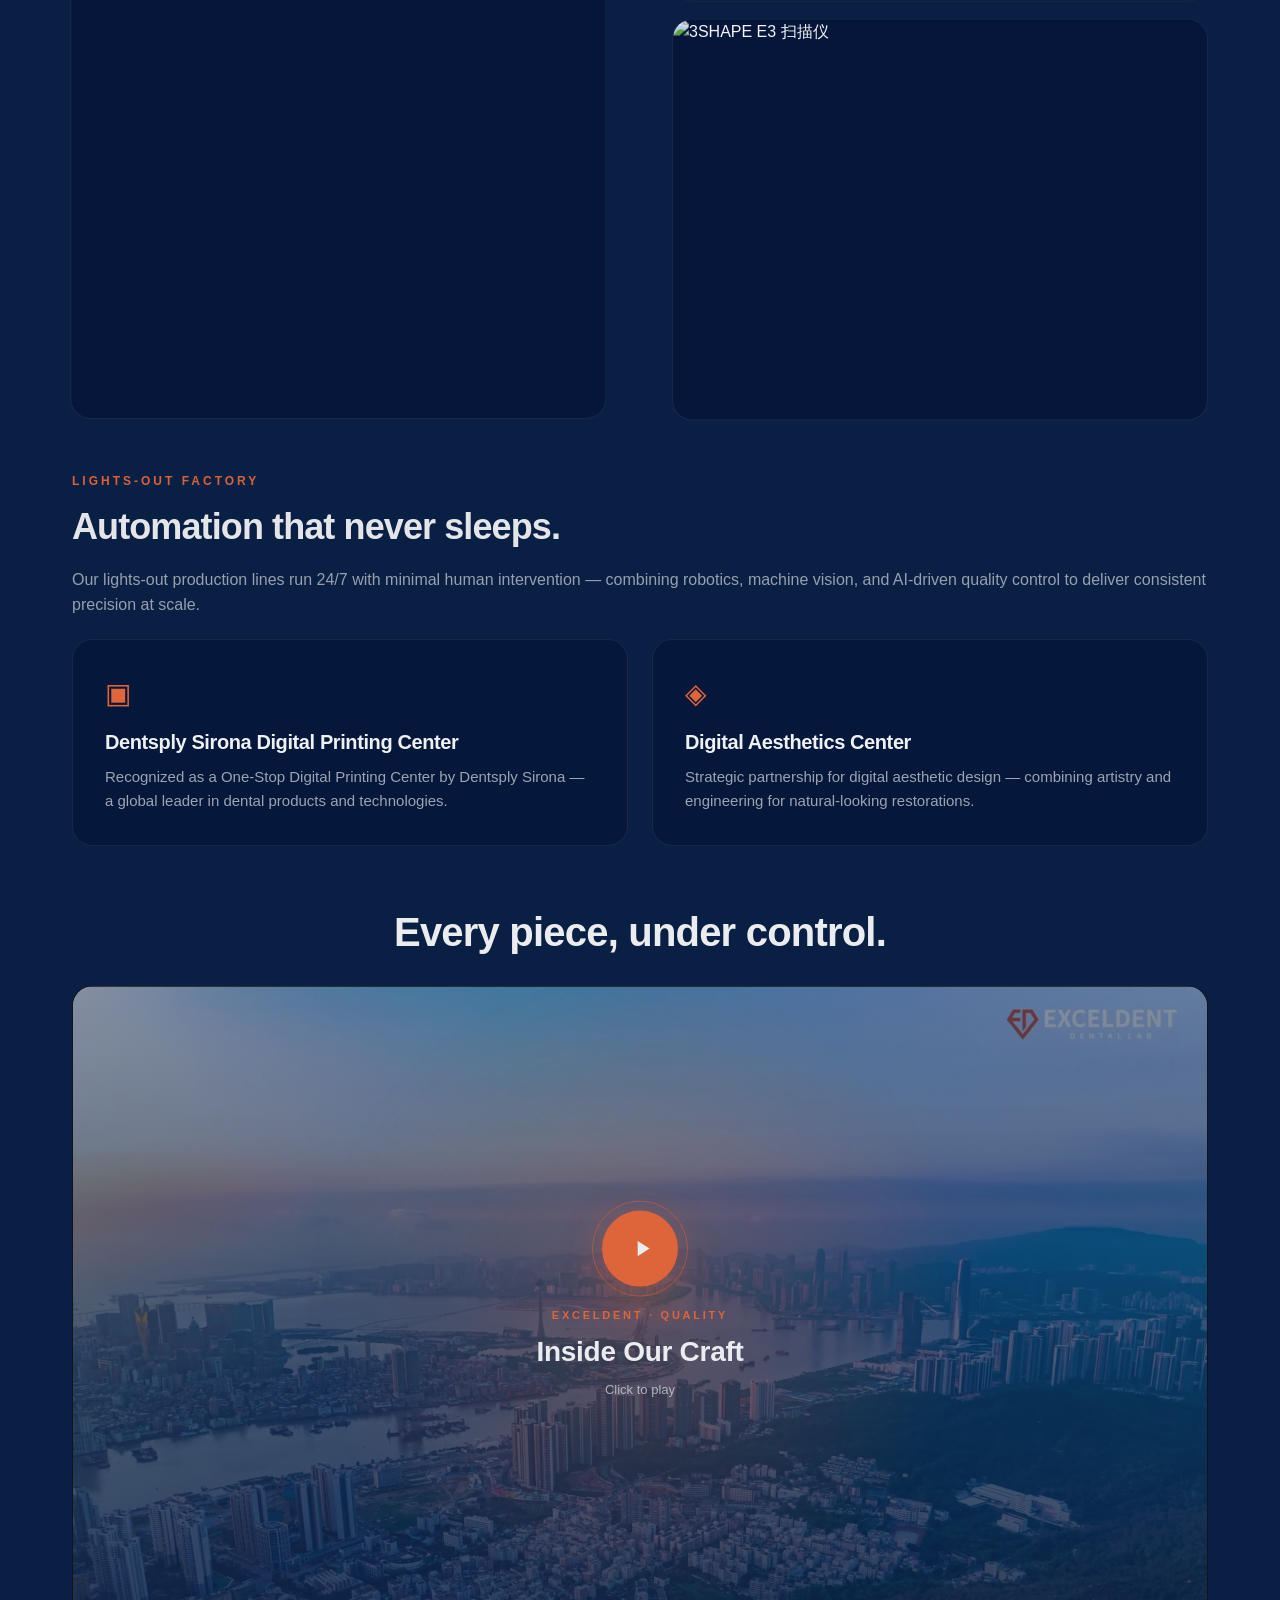
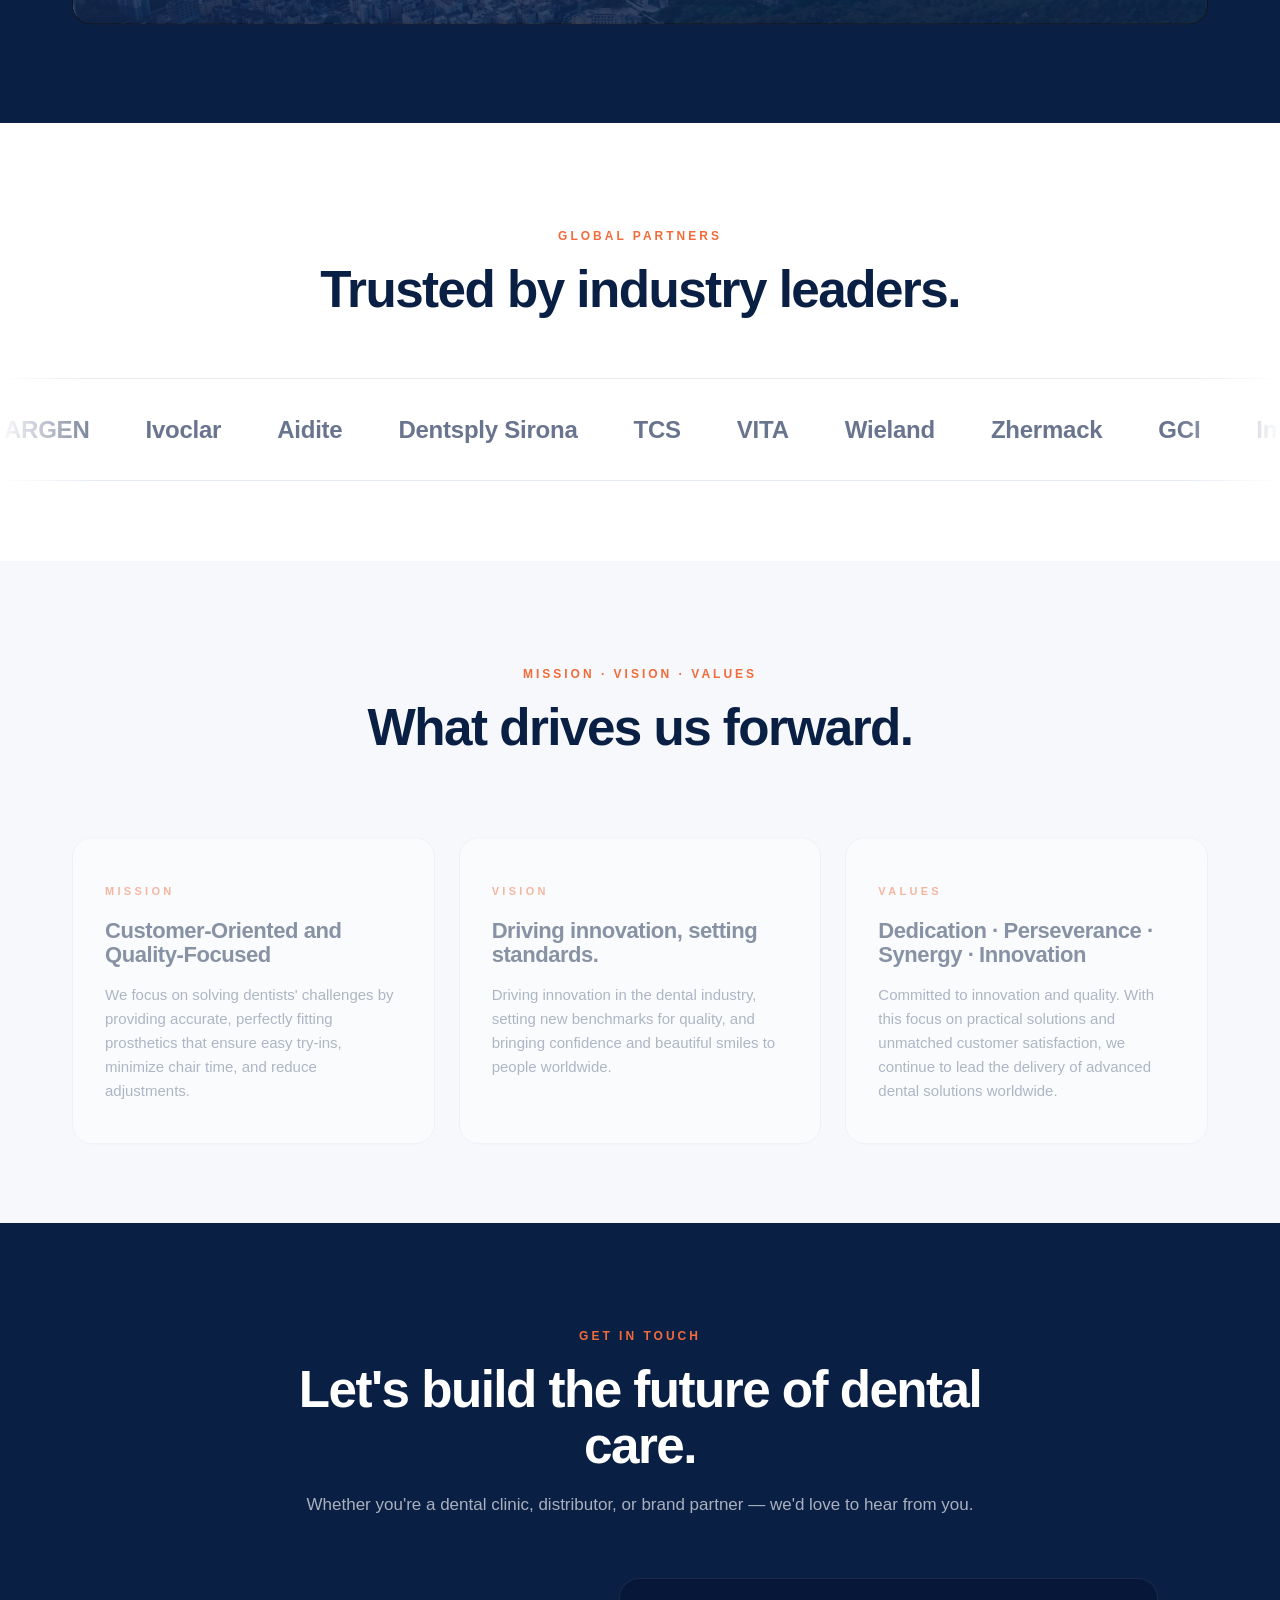
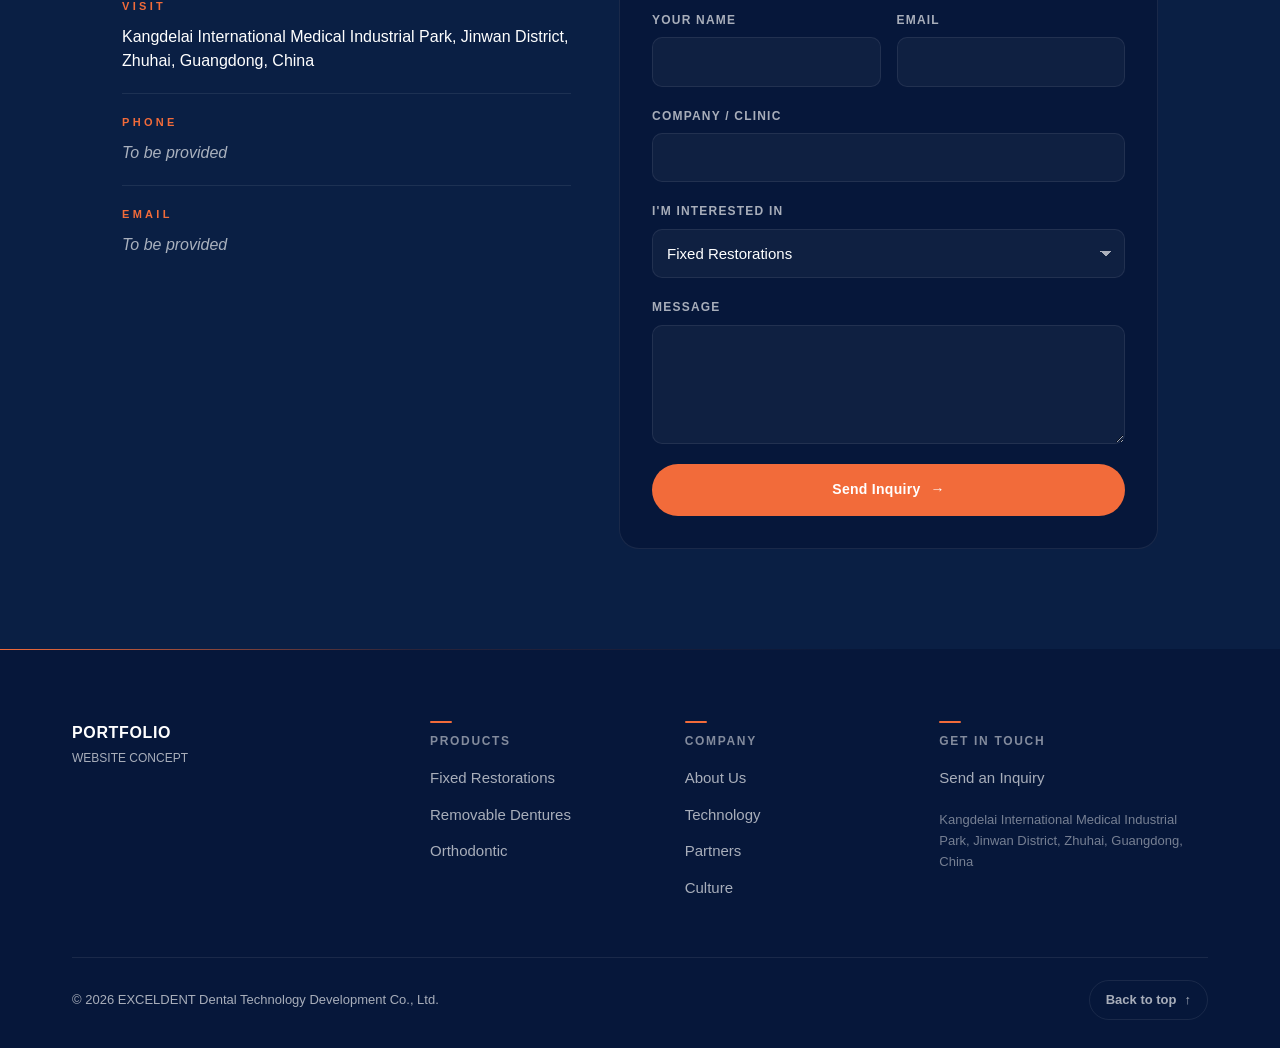
==== commit b5d3b803: "portfolio: 页脚品牌列同步改为 PORTFOLIO/个人作品集 + WEBSITE CONCEPT/企业官网概念（双语），删除导航与页脚钻石logo图" ====
--- a/index.html
+++ b/index.html
@@ -92,9 +92,6 @@
   <header class="site-header" id="site-header">
     <div class="container nav">
       <a href="#home" class="logo" aria-label="Portfolio — Dental Lab Website Concept">
-        <span class="logo-mark" aria-hidden="true">
-          <img src="assets/brand/diamond-logo.png" alt="" width="34" height="33" />
-        </span>
         <span class="logo-text">
           <span class="logo-name" data-en="PORTFOLIO" data-cn="个人作品集">PORTFOLIO</span>
           <span class="logo-sub" data-en="WEBSITE CONCEPT" data-cn="企业官网概念">WEBSITE CONCEPT</span>
@@ -600,12 +597,9 @@
         <!-- Brand -->
         <div class="footer-col footer-col--brand">
           <div class="footer-brand">
-            <span class="logo-mark" aria-hidden="true">
-              <img src="assets/brand/diamond-logo.png" alt="" width="30" height="29" />
-            </span>
             <div>
-              <div class="footer-name">EXCELDENT</div>
-              <div class="footer-sub" data-en="Dental Lab — Established 2019" data-cn="口腔实验室 — 始于 2019">Dental Lab — Established 2019</div>
+              <div class="footer-name" data-en="PORTFOLIO" data-cn="个人作品集">PORTFOLIO</div>
+              <div class="footer-sub" data-en="WEBSITE CONCEPT" data-cn="企业官网概念">WEBSITE CONCEPT</div>
             </div>
           </div>
         </div>
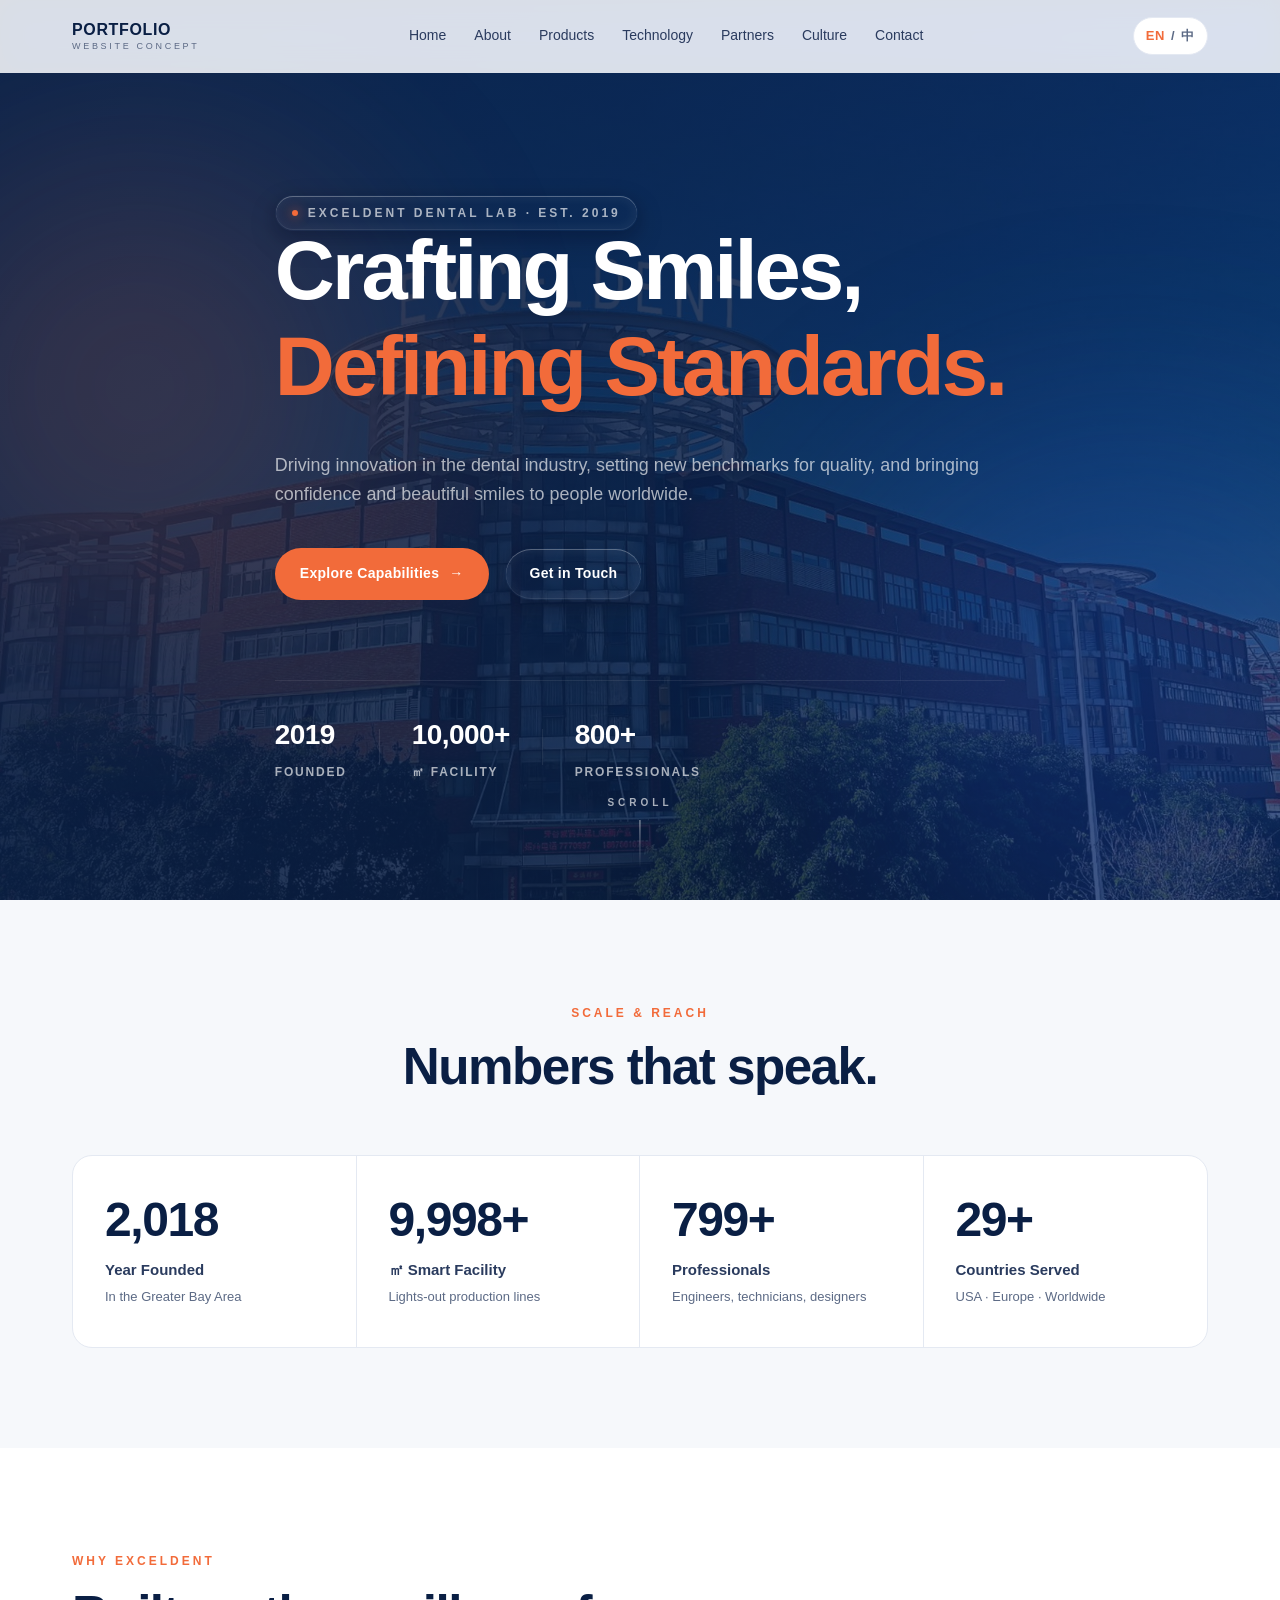
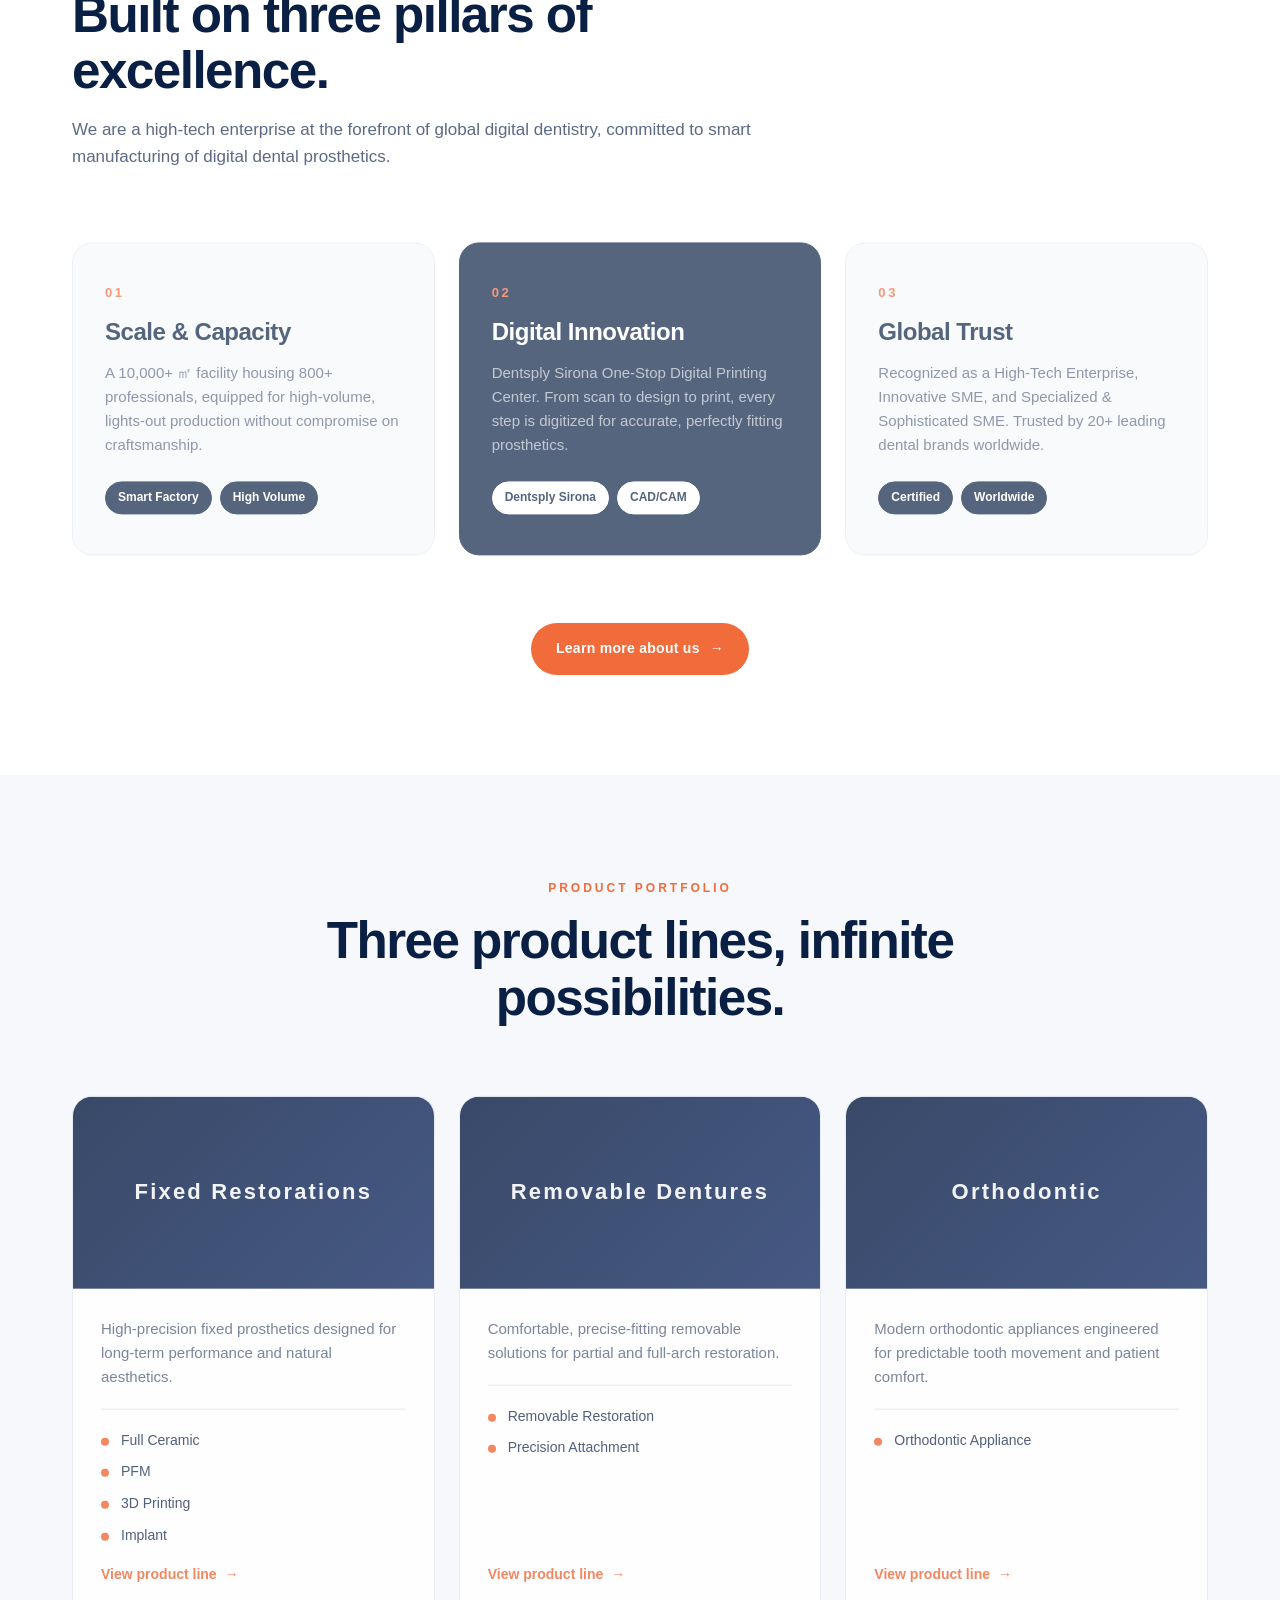
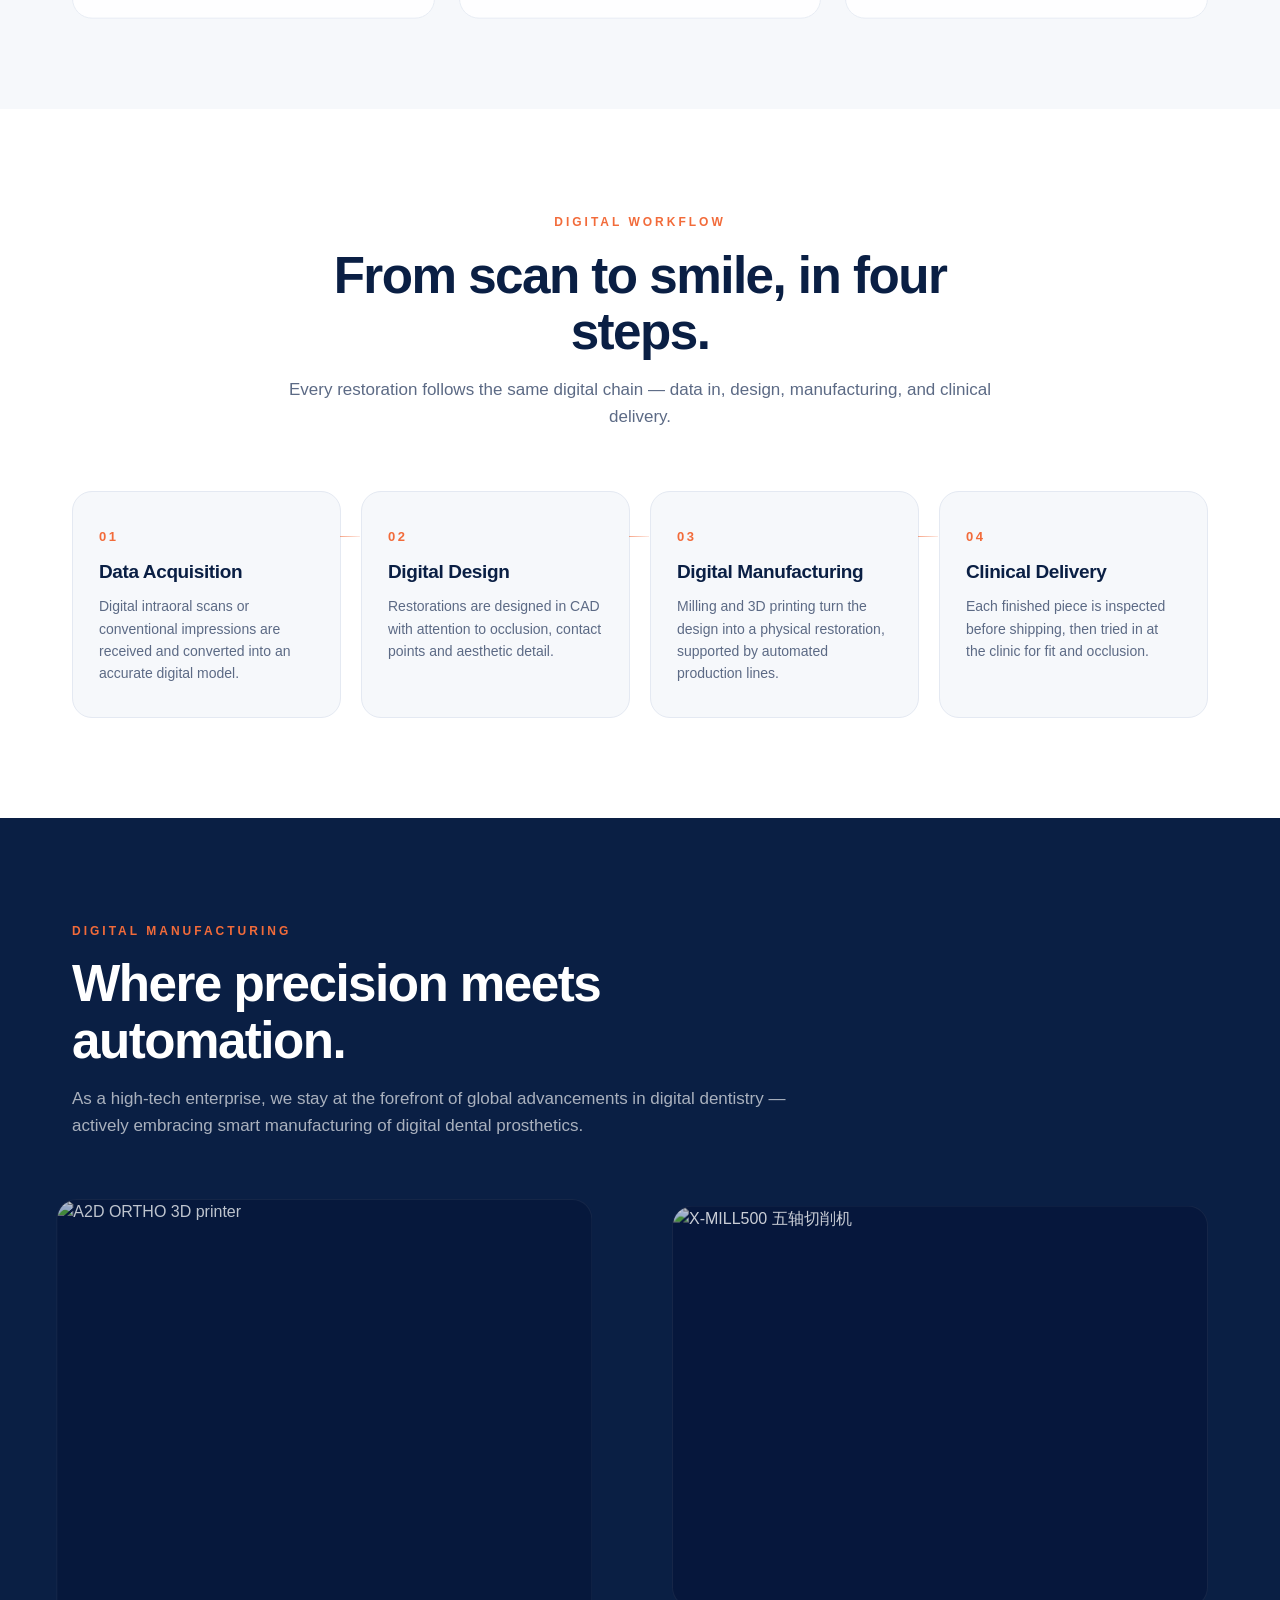
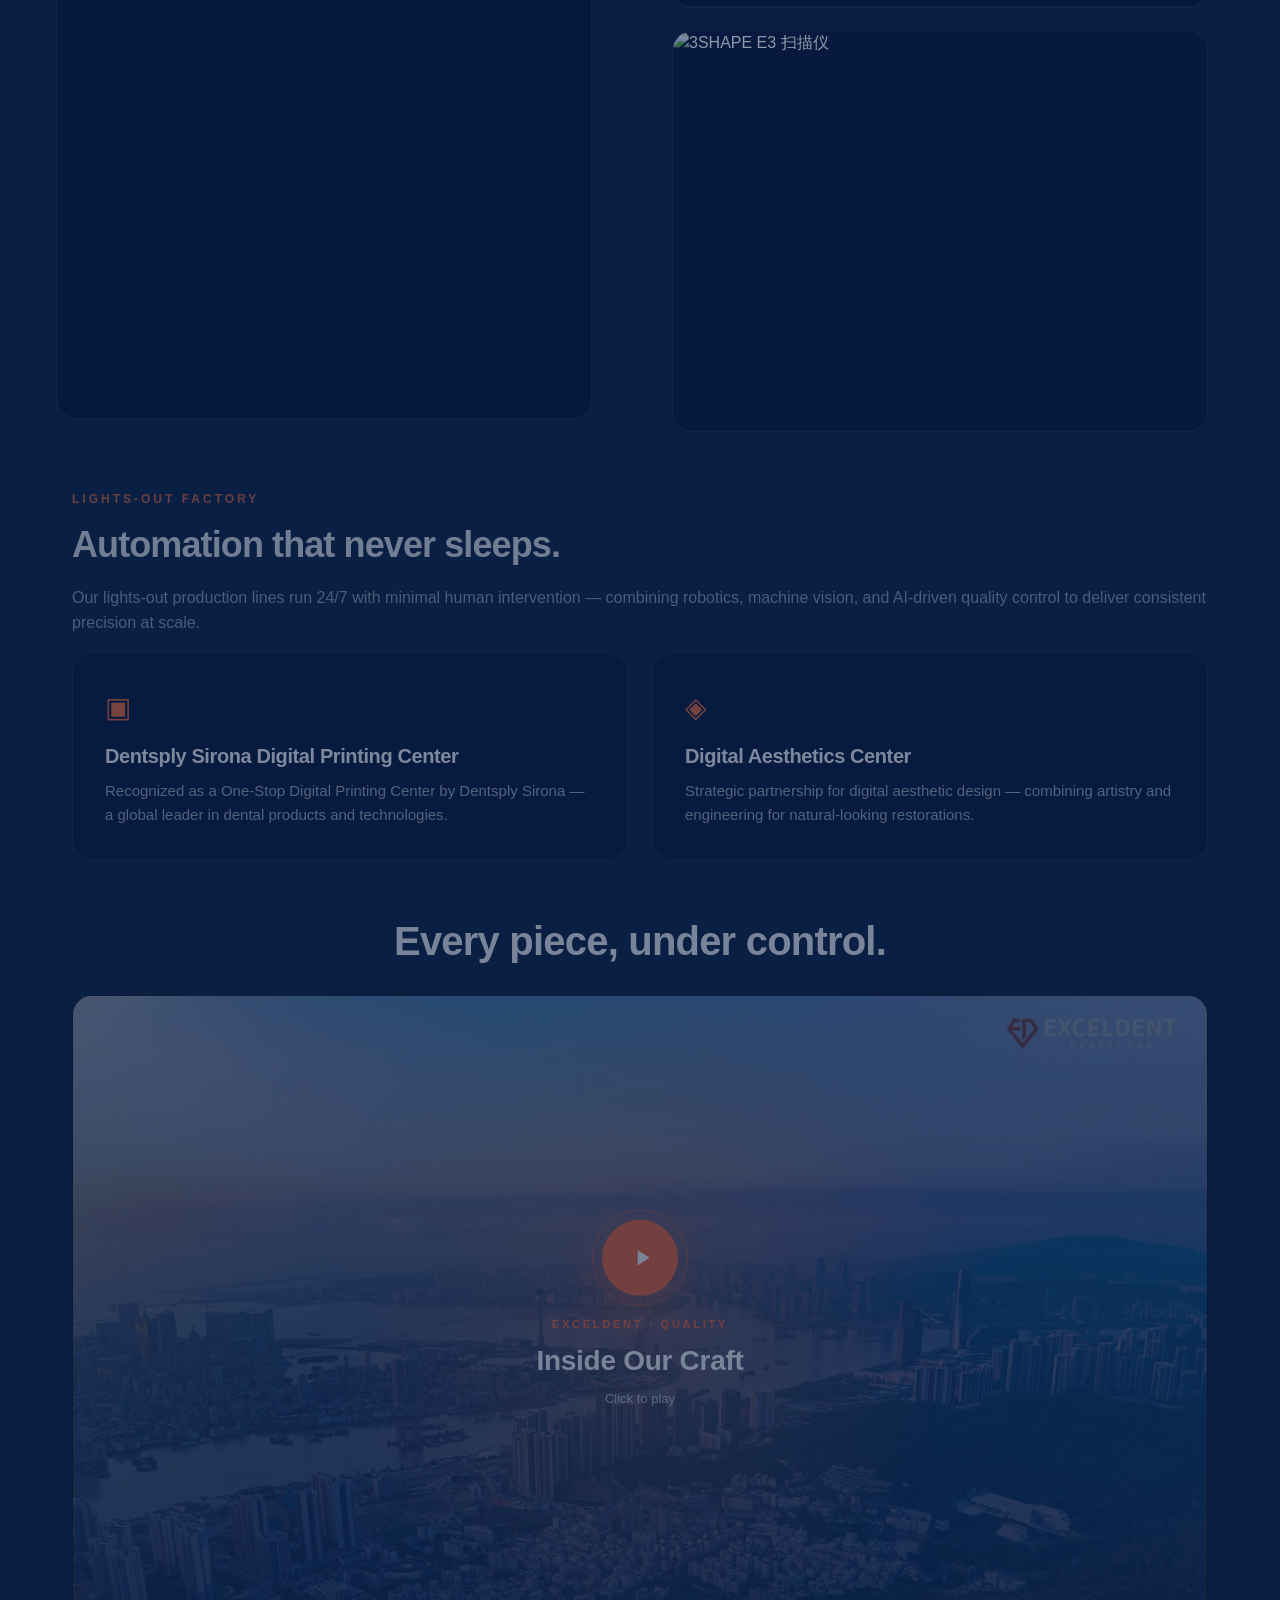
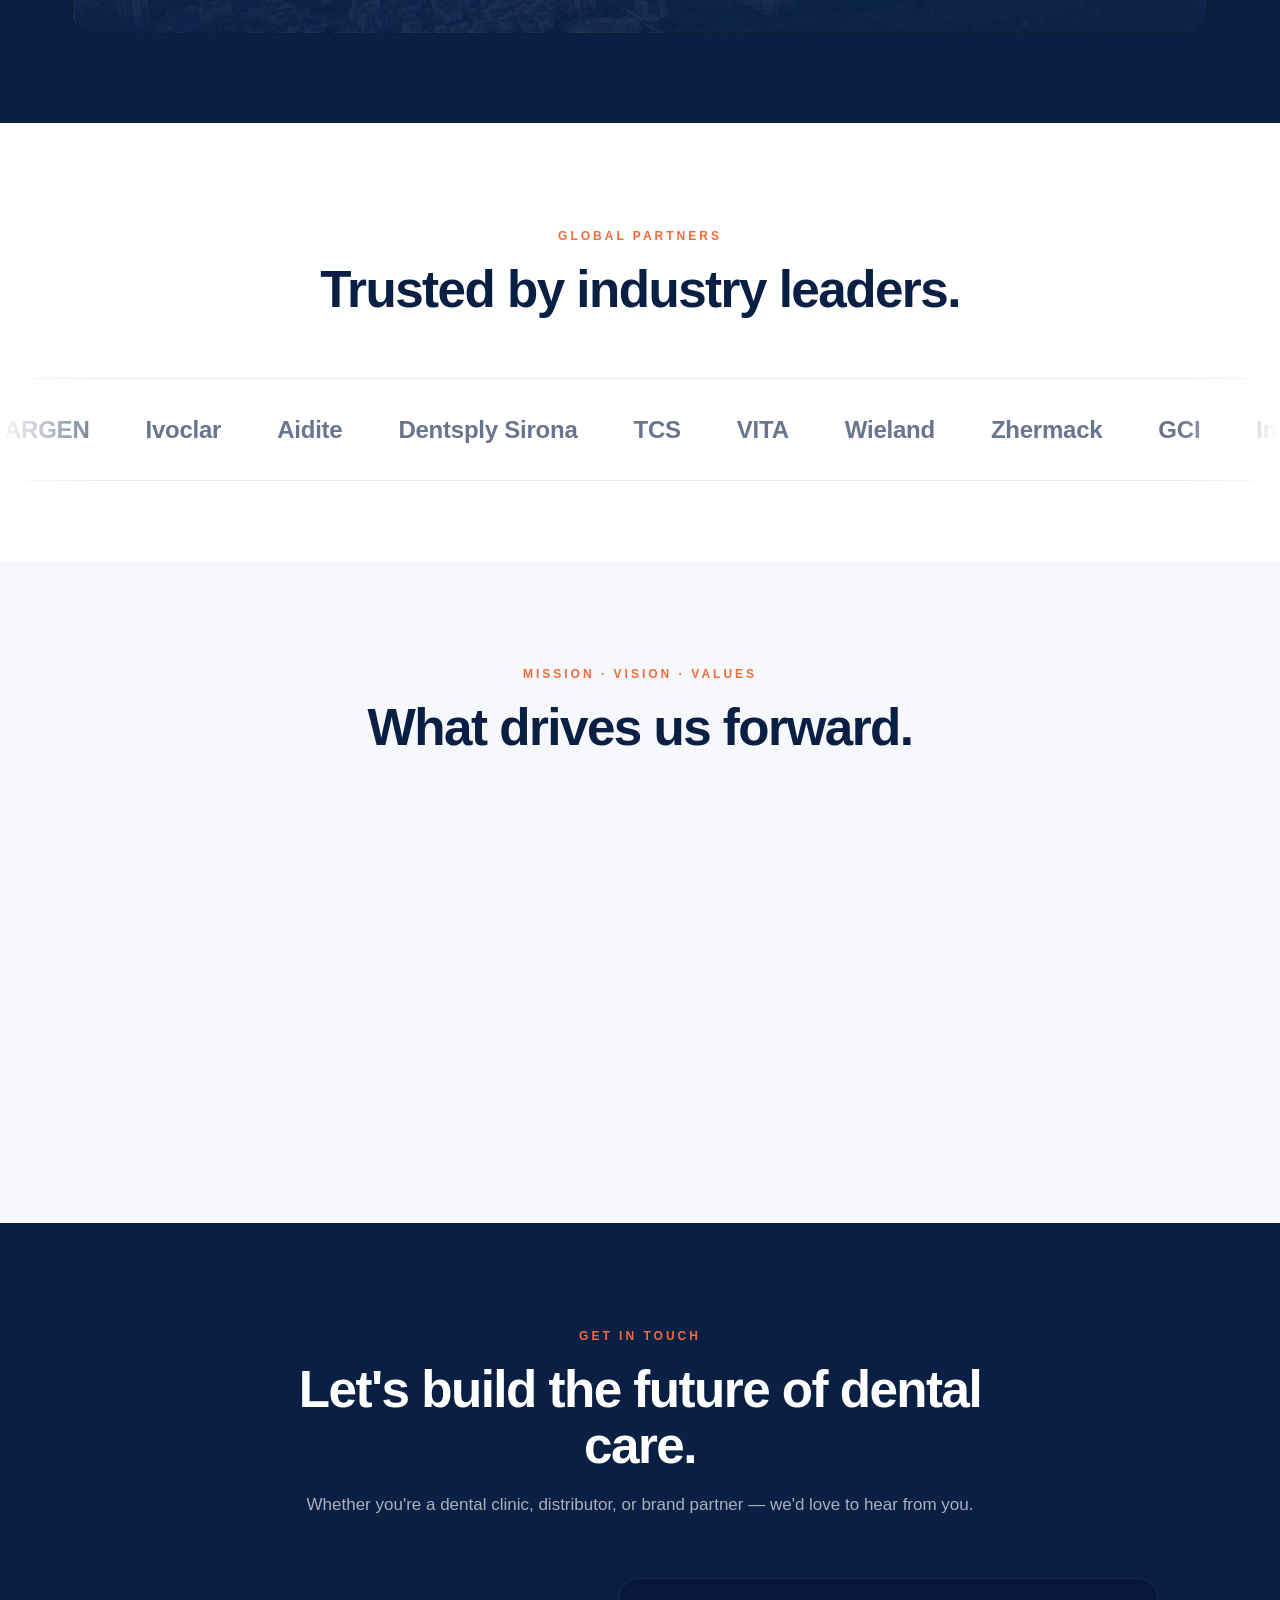
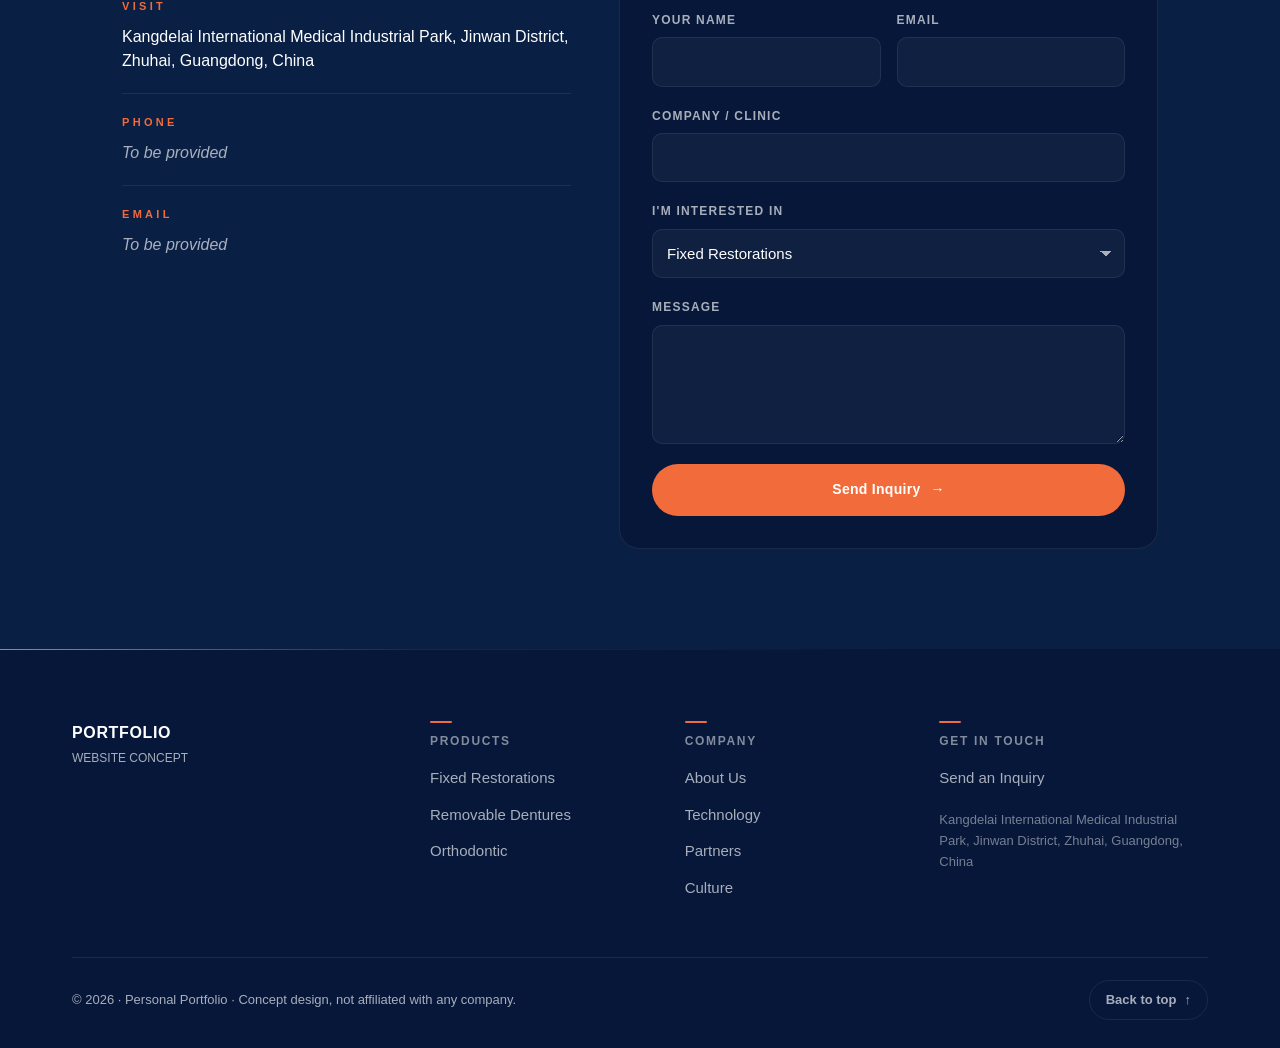
==== commit 010caee3: "portfolio: 页脚版权行脱敏，改为个人作品集概念设计与公司无关表述（双语）" ====
--- a/index.html
+++ b/index.html
@@ -637,7 +637,7 @@
       </div>
 
       <div class="footer-bottom">
-        <div class="footer-text" data-en="© 2026 EXCELDENT Dental Technology Development Co., Ltd." data-cn="© 2026 珠海优里卡齿科技术开发有限公司">© 2026 EXCELDENT Dental Technology Development Co., Ltd.</div>
+        <div class="footer-text" data-en="© 2026 · Personal Portfolio · Concept design, not affiliated with any company." data-cn="© 2026 · 个人作品集 · 概念设计，与任何公司无关">© 2026 · Personal Portfolio · Concept design, not affiliated with any company.</div>
         <button class="footer-top-btn" id="footer-top-btn" type="button">
           <span data-en="Back to top" data-cn="返回顶部">Back to top</span>
           <span class="footer-top-arrow" aria-hidden="true">↑</span>
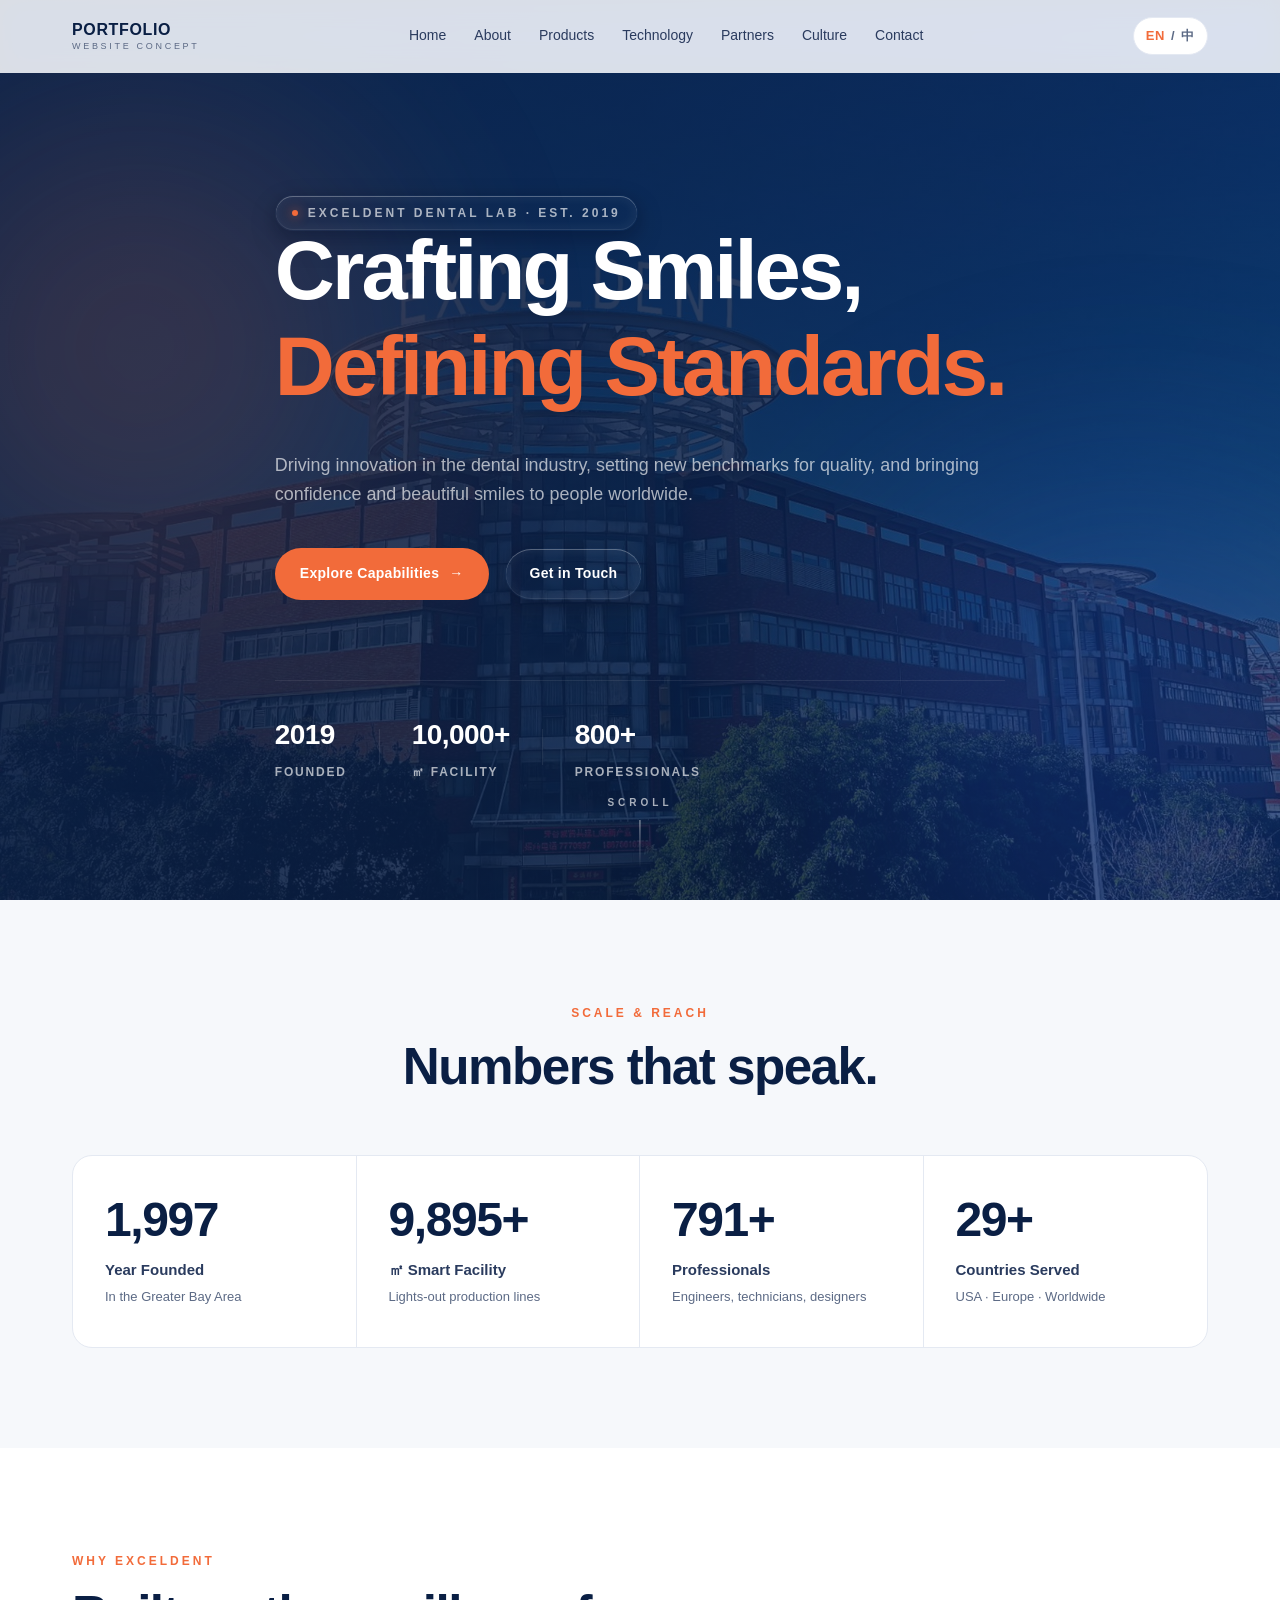
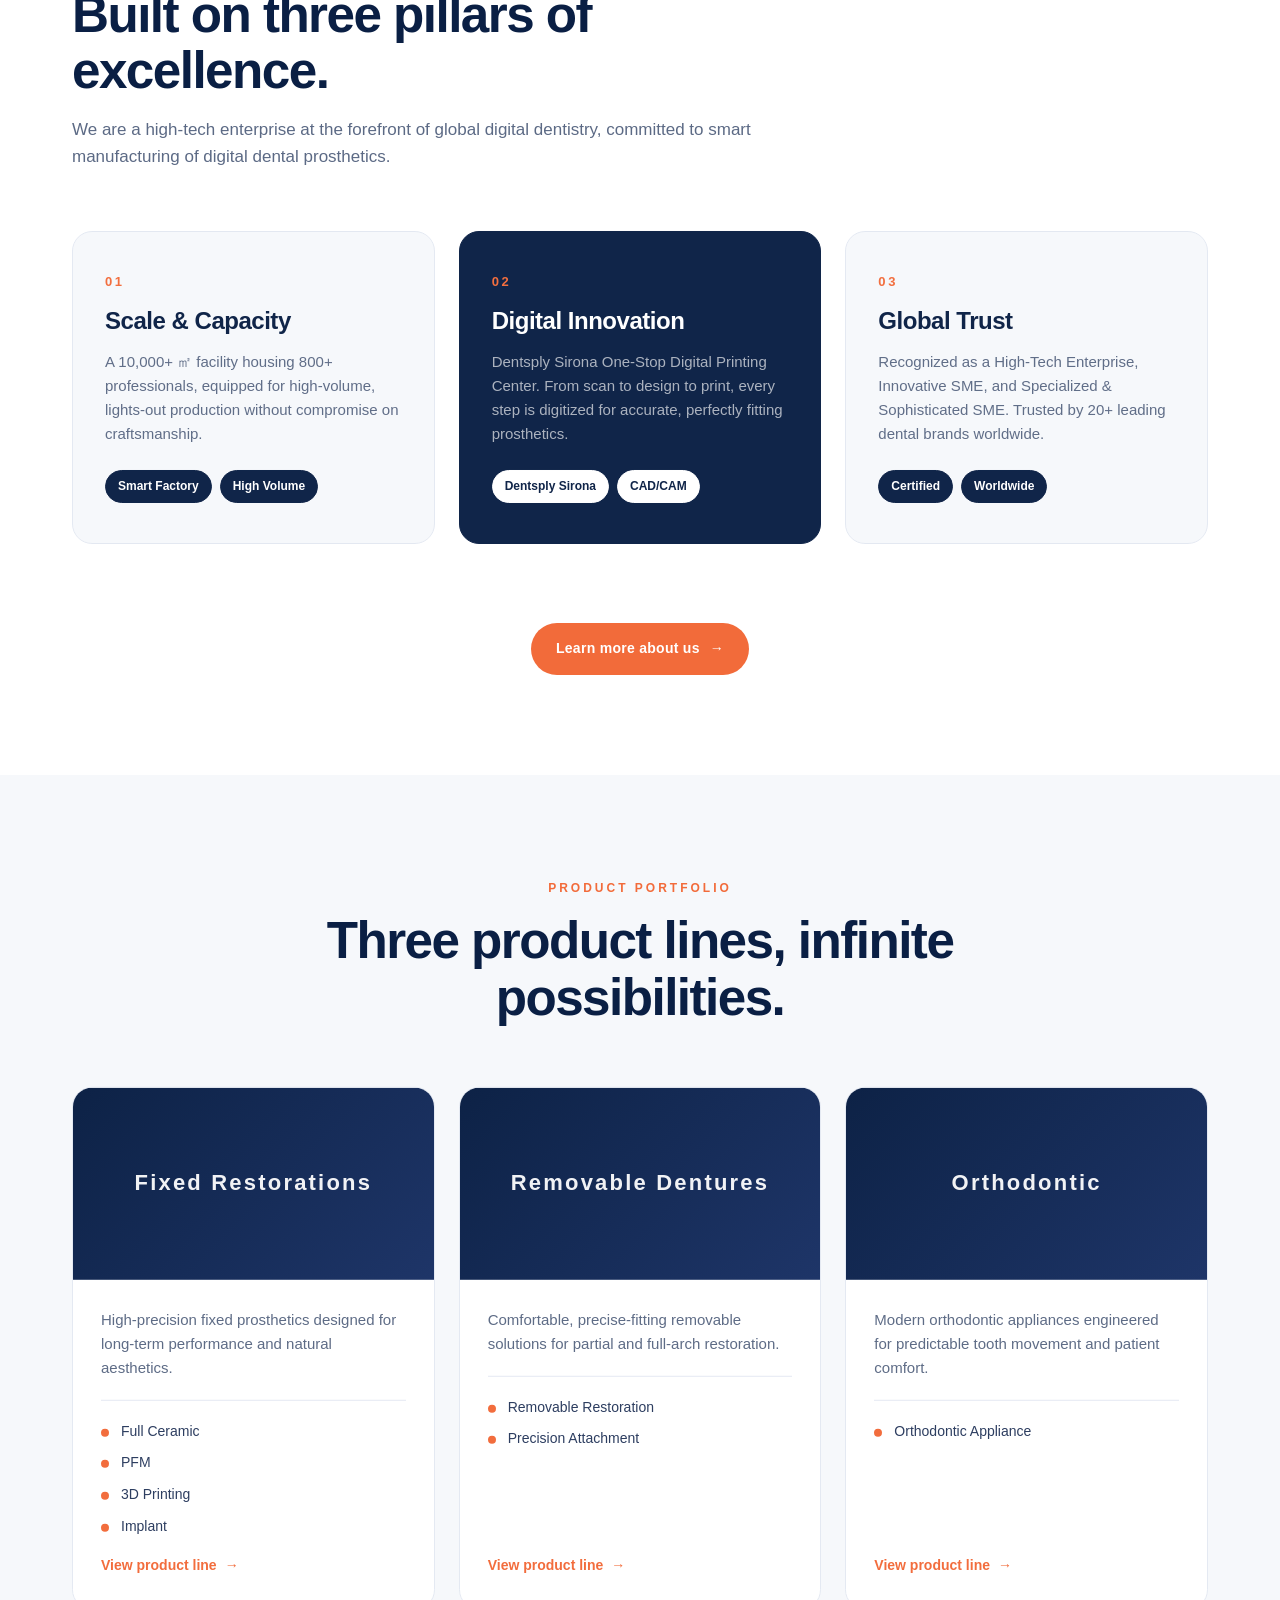
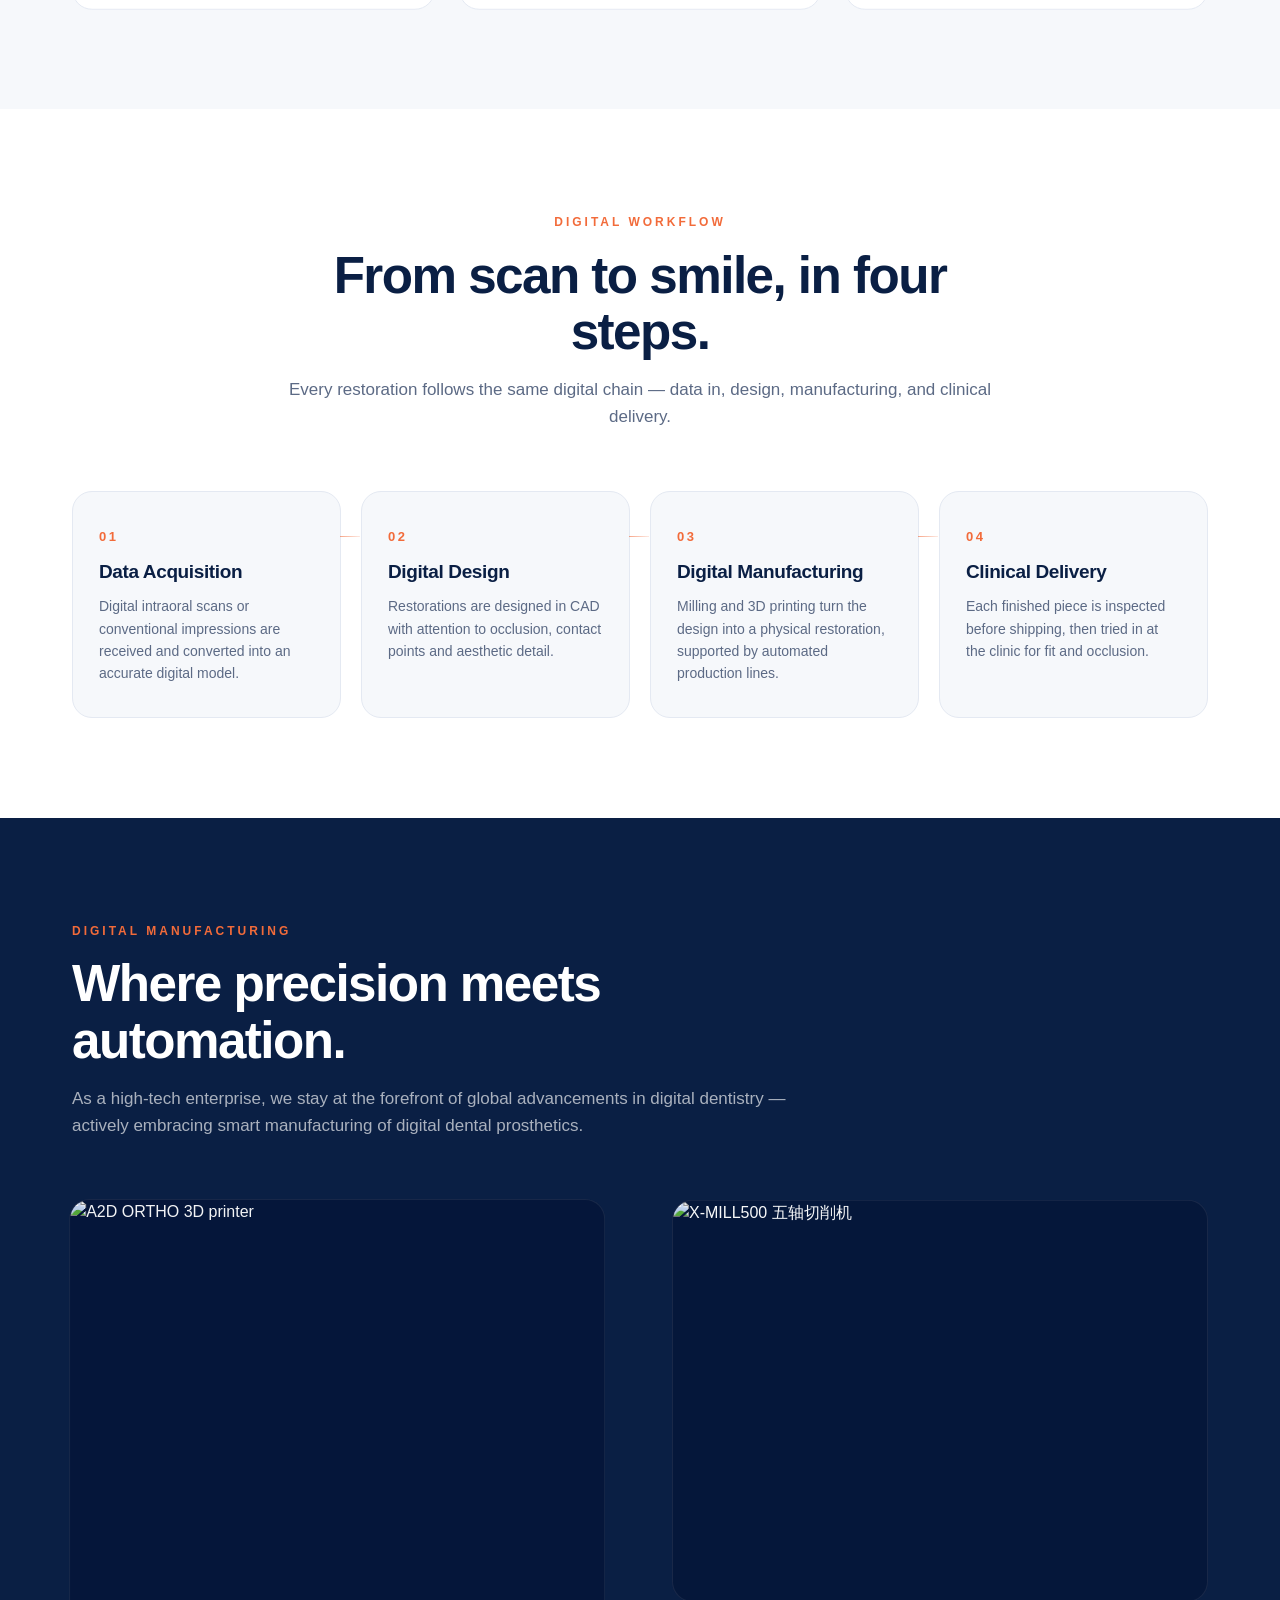
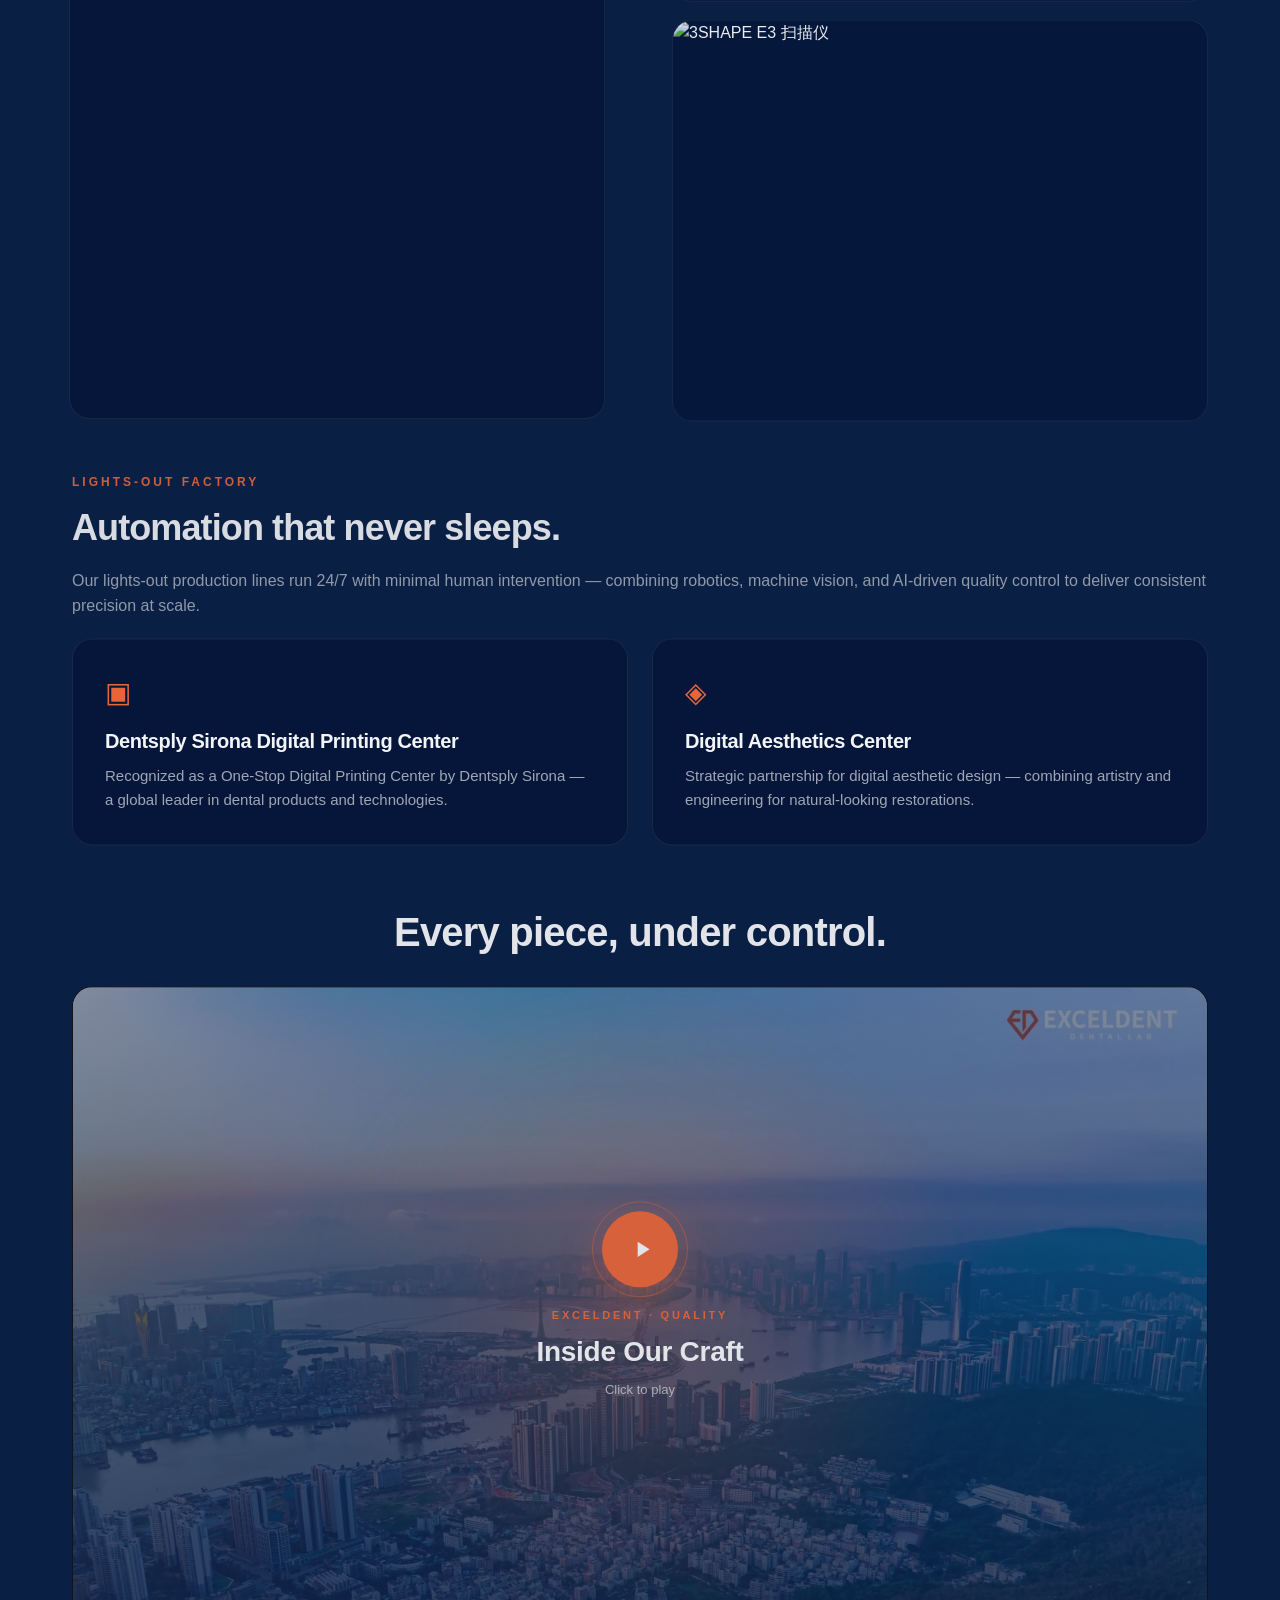
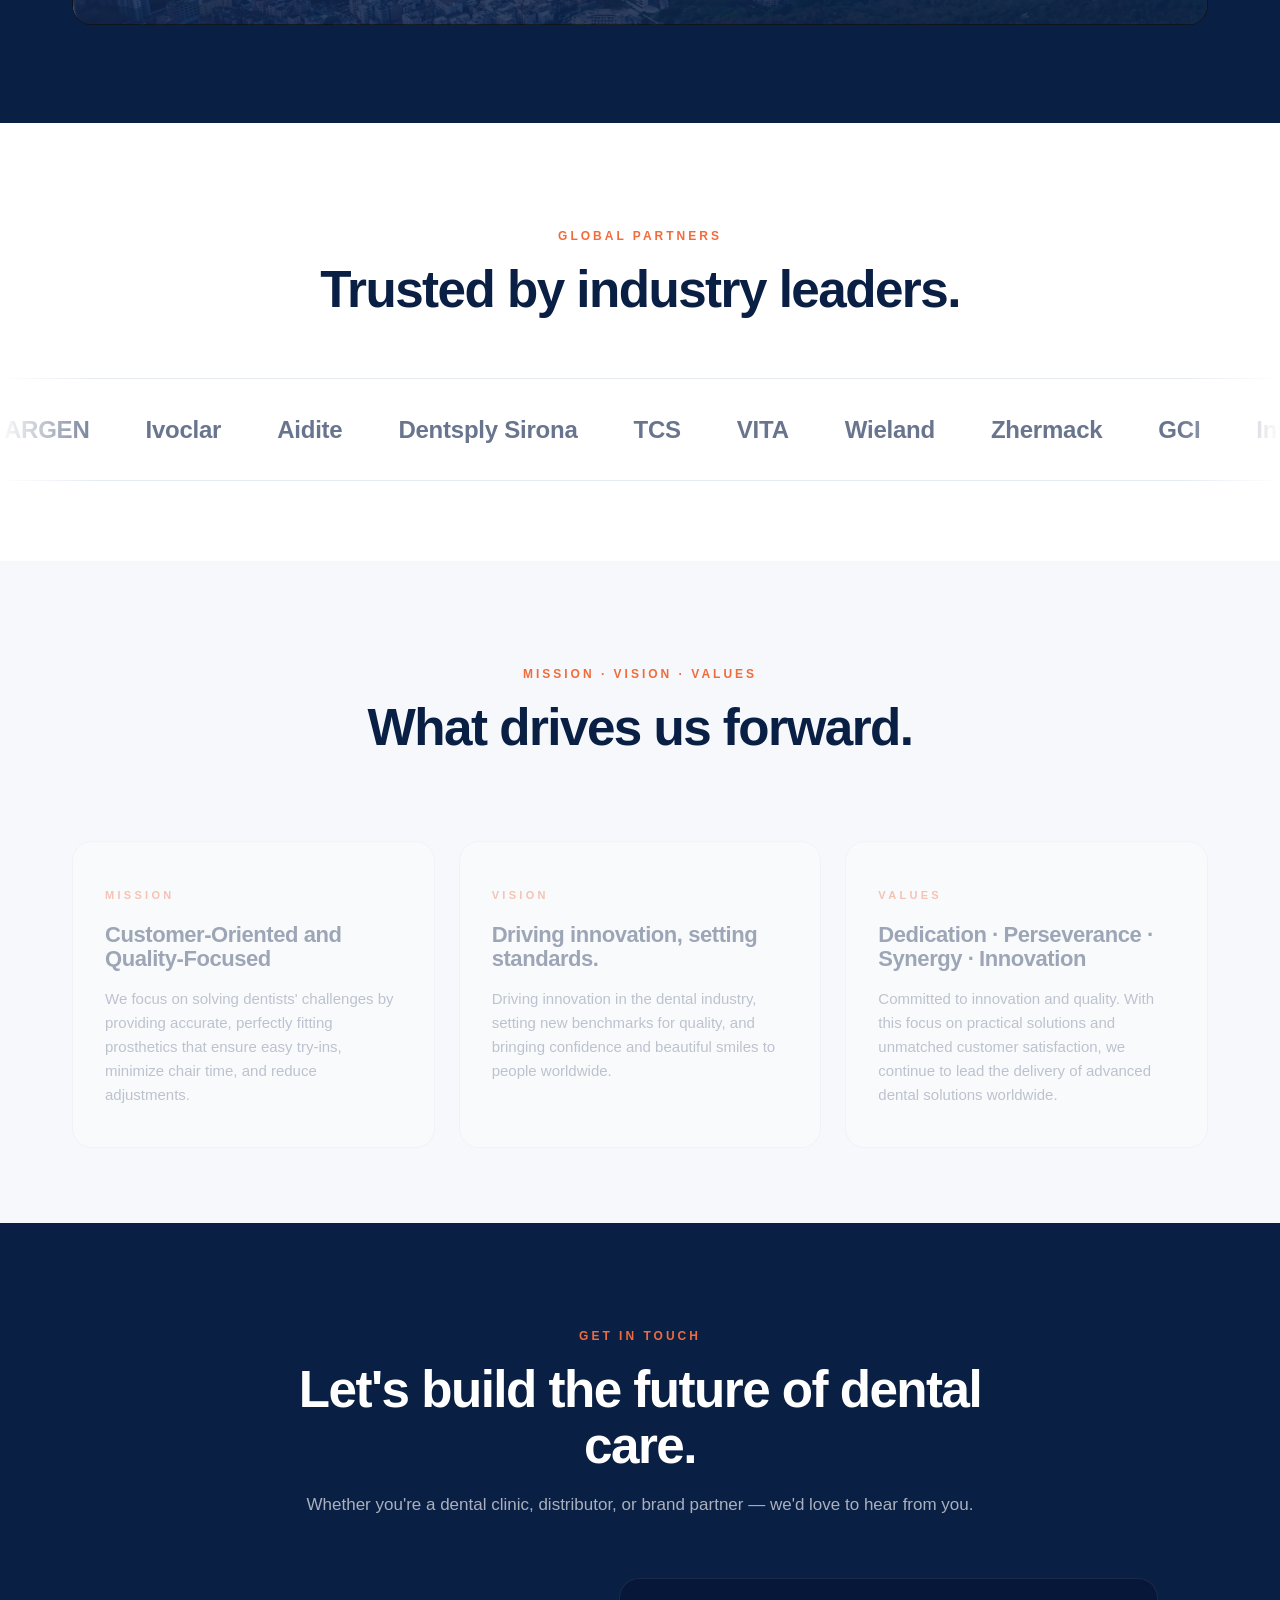
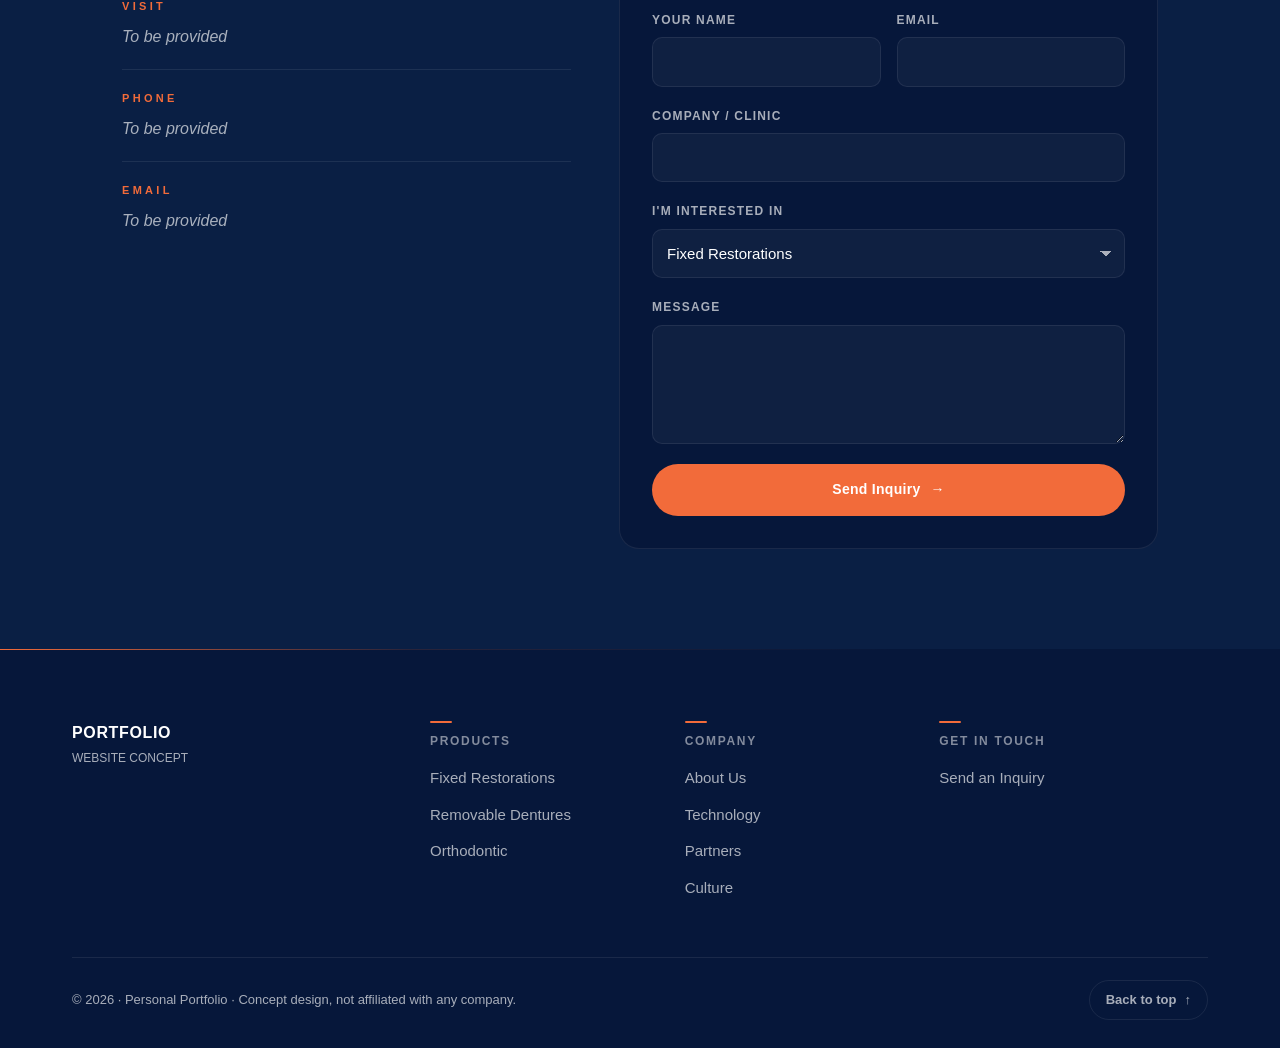
==== commit 0b7bd45c: "portfolio: 删除全站真实地址（页脚三页+首页到访栏改占位+meta描述），联系区三项统一为待补充占位" ====
--- a/index.html
+++ b/index.html
@@ -16,7 +16,7 @@
     })();
   </script>
   <title>个人作品集 · 企业官网概念设计</title>
-  <meta name="description" content="EXCELDENT Dental Technology Development Co., Ltd. — A high-tech enterprise specializing in high-end custom dental prosthetics for global markets, located in the Kangdelai International Medical Industrial Park, Zhuhai, China." />
+  <meta name="description" content="A personal front-end portfolio project: a concept redesign of a dental laboratory corporate website, hand-built with CSS and GSAP animation." />
   <!-- hero 底图预加载：259 KB，避免首屏背景延迟出现 -->
   <link rel="preload" as="image" href="assets/video/poster.jpg" />
   <link rel="stylesheet" href="styles.css" />
@@ -535,7 +535,7 @@
           <div class="contact-info">
             <div class="info-block">
               <div class="info-label" data-en="VISIT" data-cn="到访">VISIT</div>
-              <div class="info-value" data-en="Kangdelai International Medical Industrial Park, Jinwan District, Zhuhai, Guangdong, China" data-cn="广东省珠海市金湾区康德莱国际医疗产业园">Kangdelai International Medical Industrial Park, Jinwan District, Zhuhai, Guangdong, China</div>
+              <div class="info-value info-value--placeholder" data-en="To be provided" data-cn="待补充">To be provided</div>
             </div>
             <div class="info-block">
               <div class="info-label" data-en="PHONE" data-cn="电话">PHONE</div>
@@ -631,7 +631,6 @@
           <ul class="footer-links">
             <li><a href="#contact" data-en="Send an Inquiry" data-cn="发送询单">Send an Inquiry</a></li>
           </ul>
-          <p class="footer-address" data-en="Kangdelai International Medical Industrial Park, Jinwan District, Zhuhai, Guangdong, China" data-cn="广东省珠海市金湾区康德莱国际医疗产业园">Kangdelai International Medical Industrial Park, Jinwan District, Zhuhai, Guangdong, China</p>
         </div>
 
       </div>
